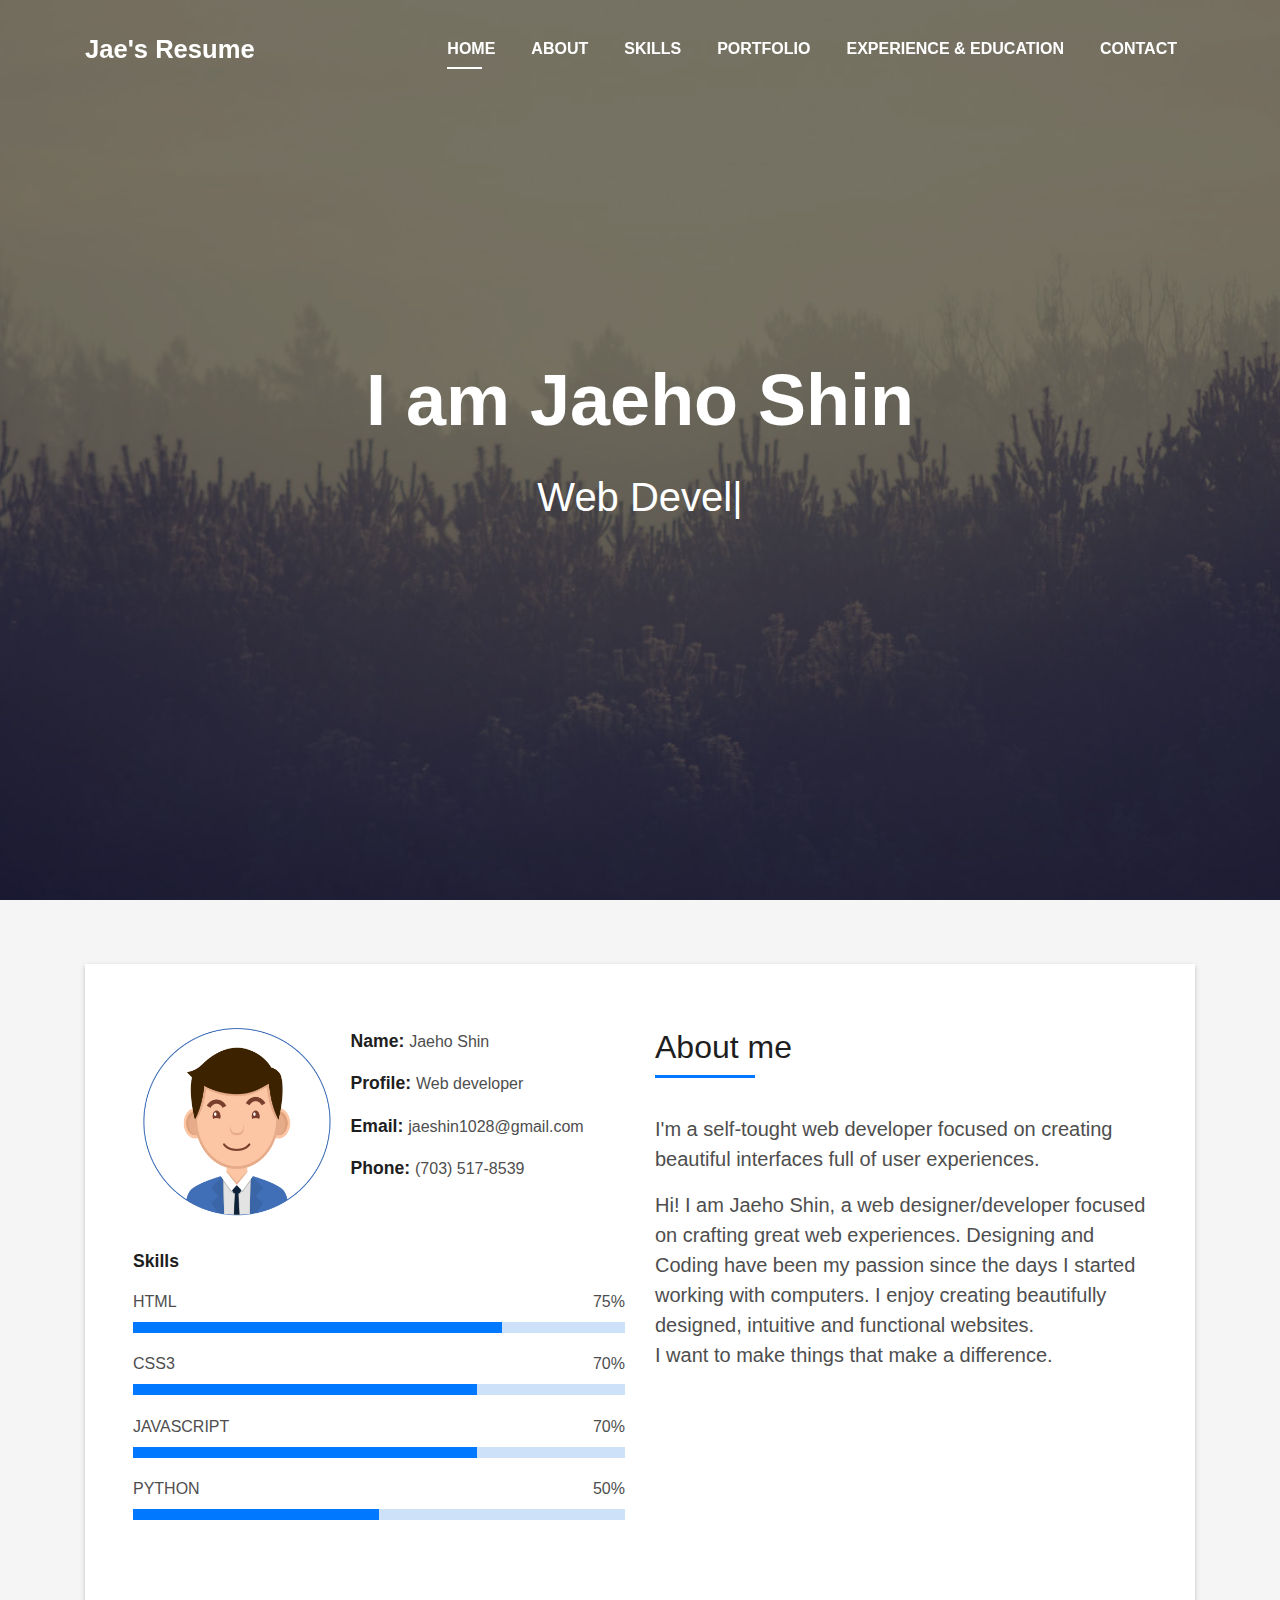
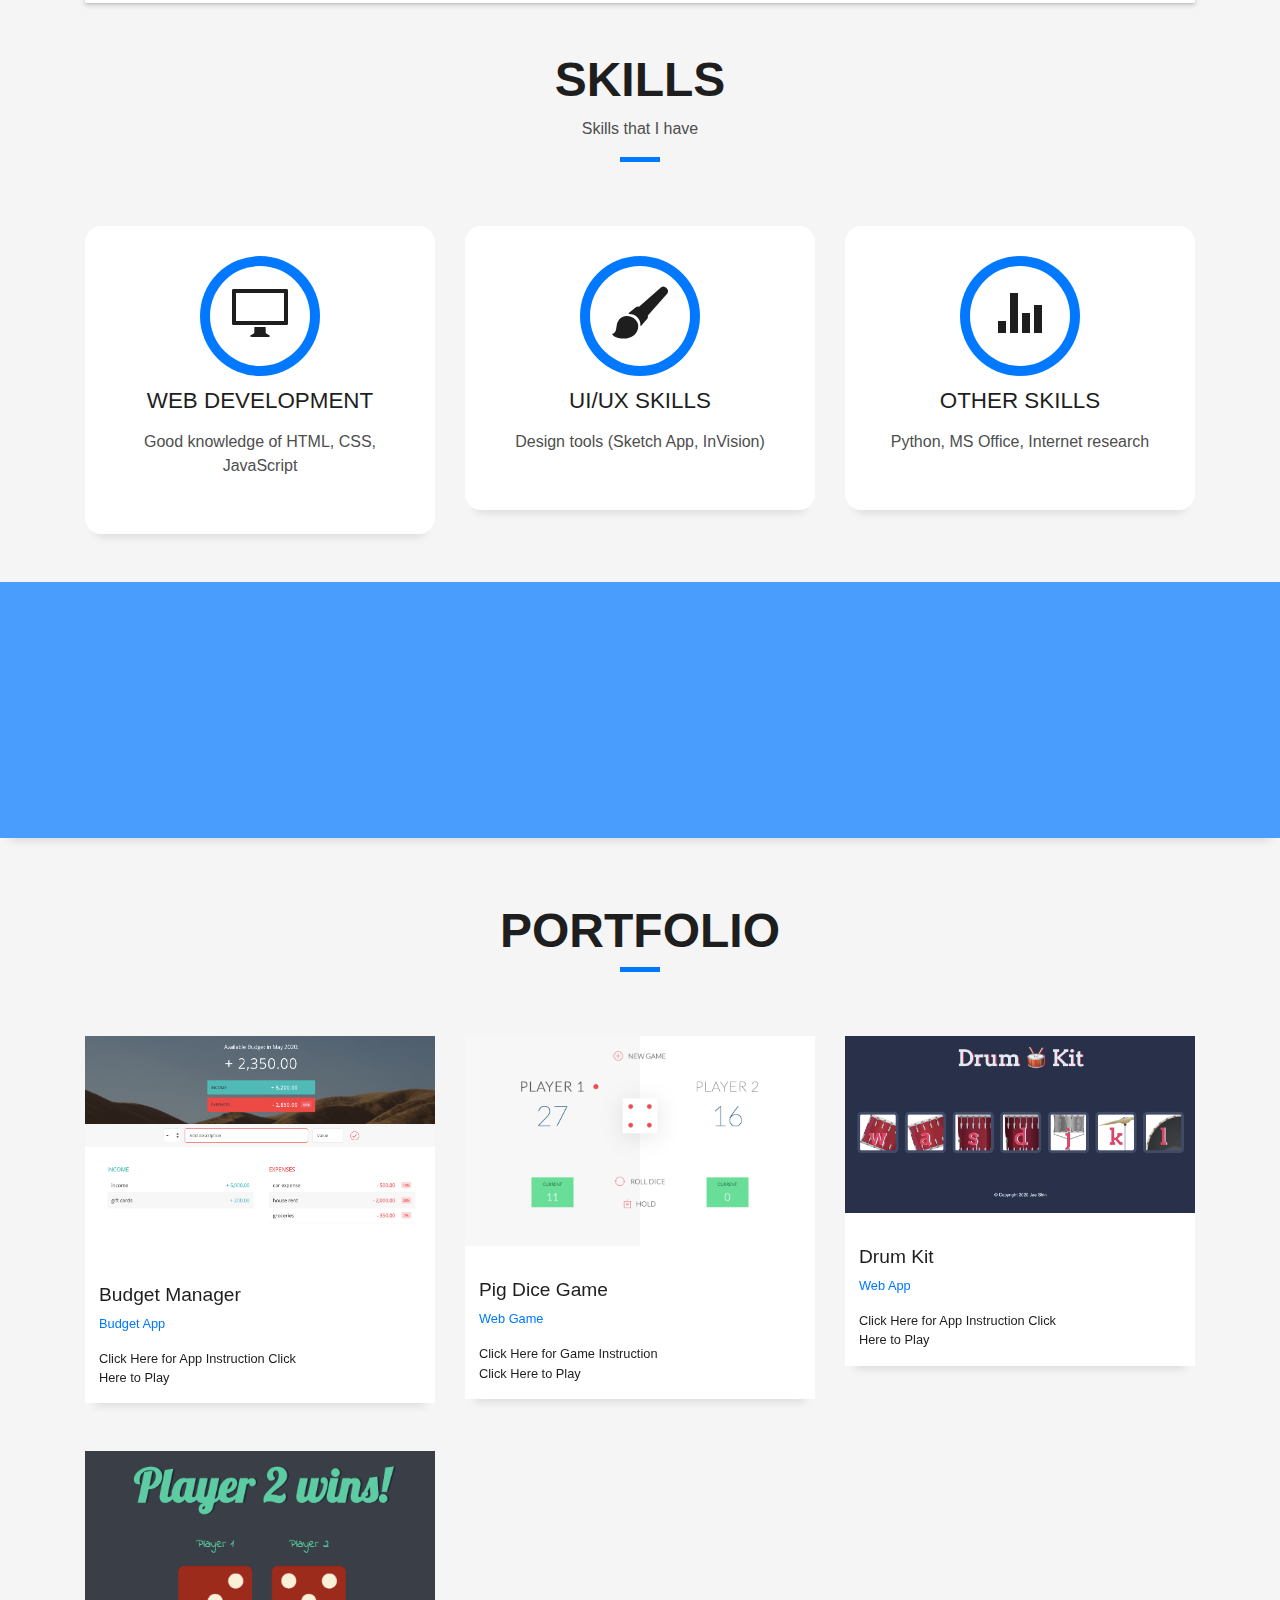
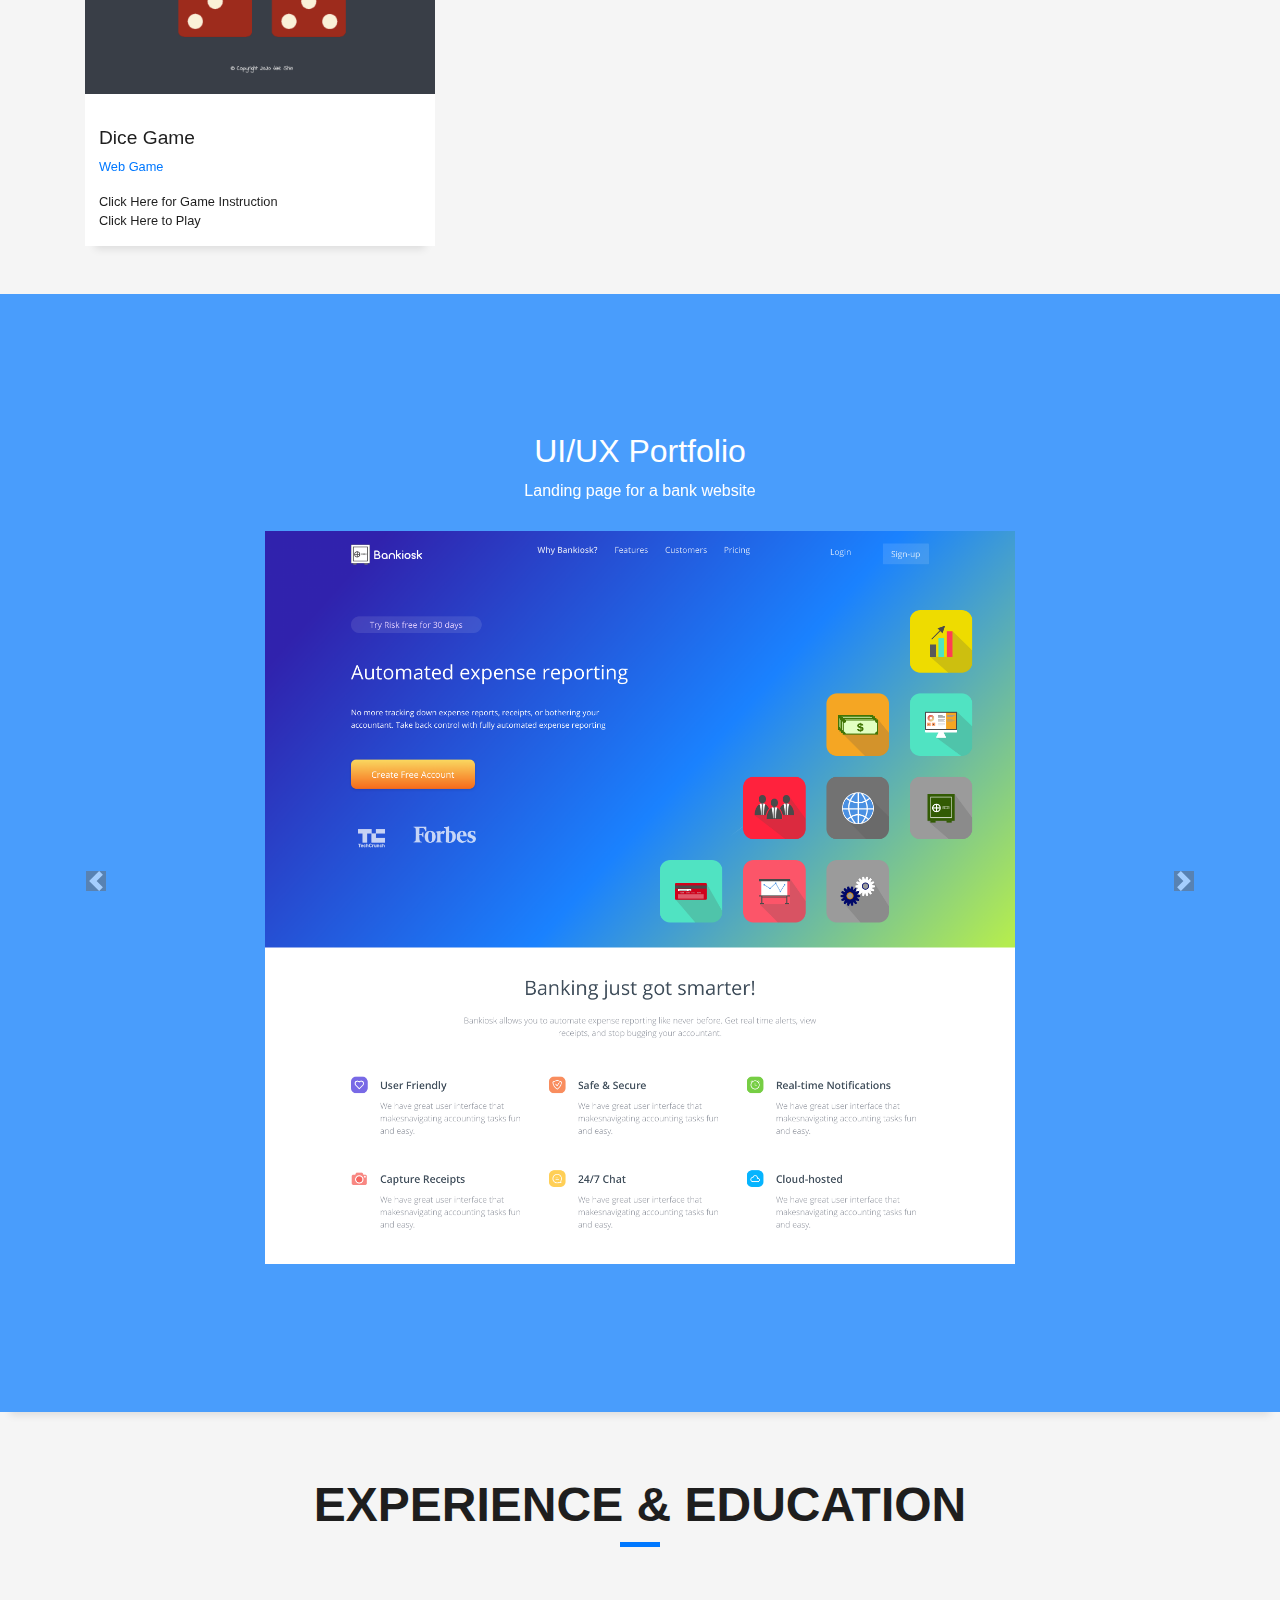
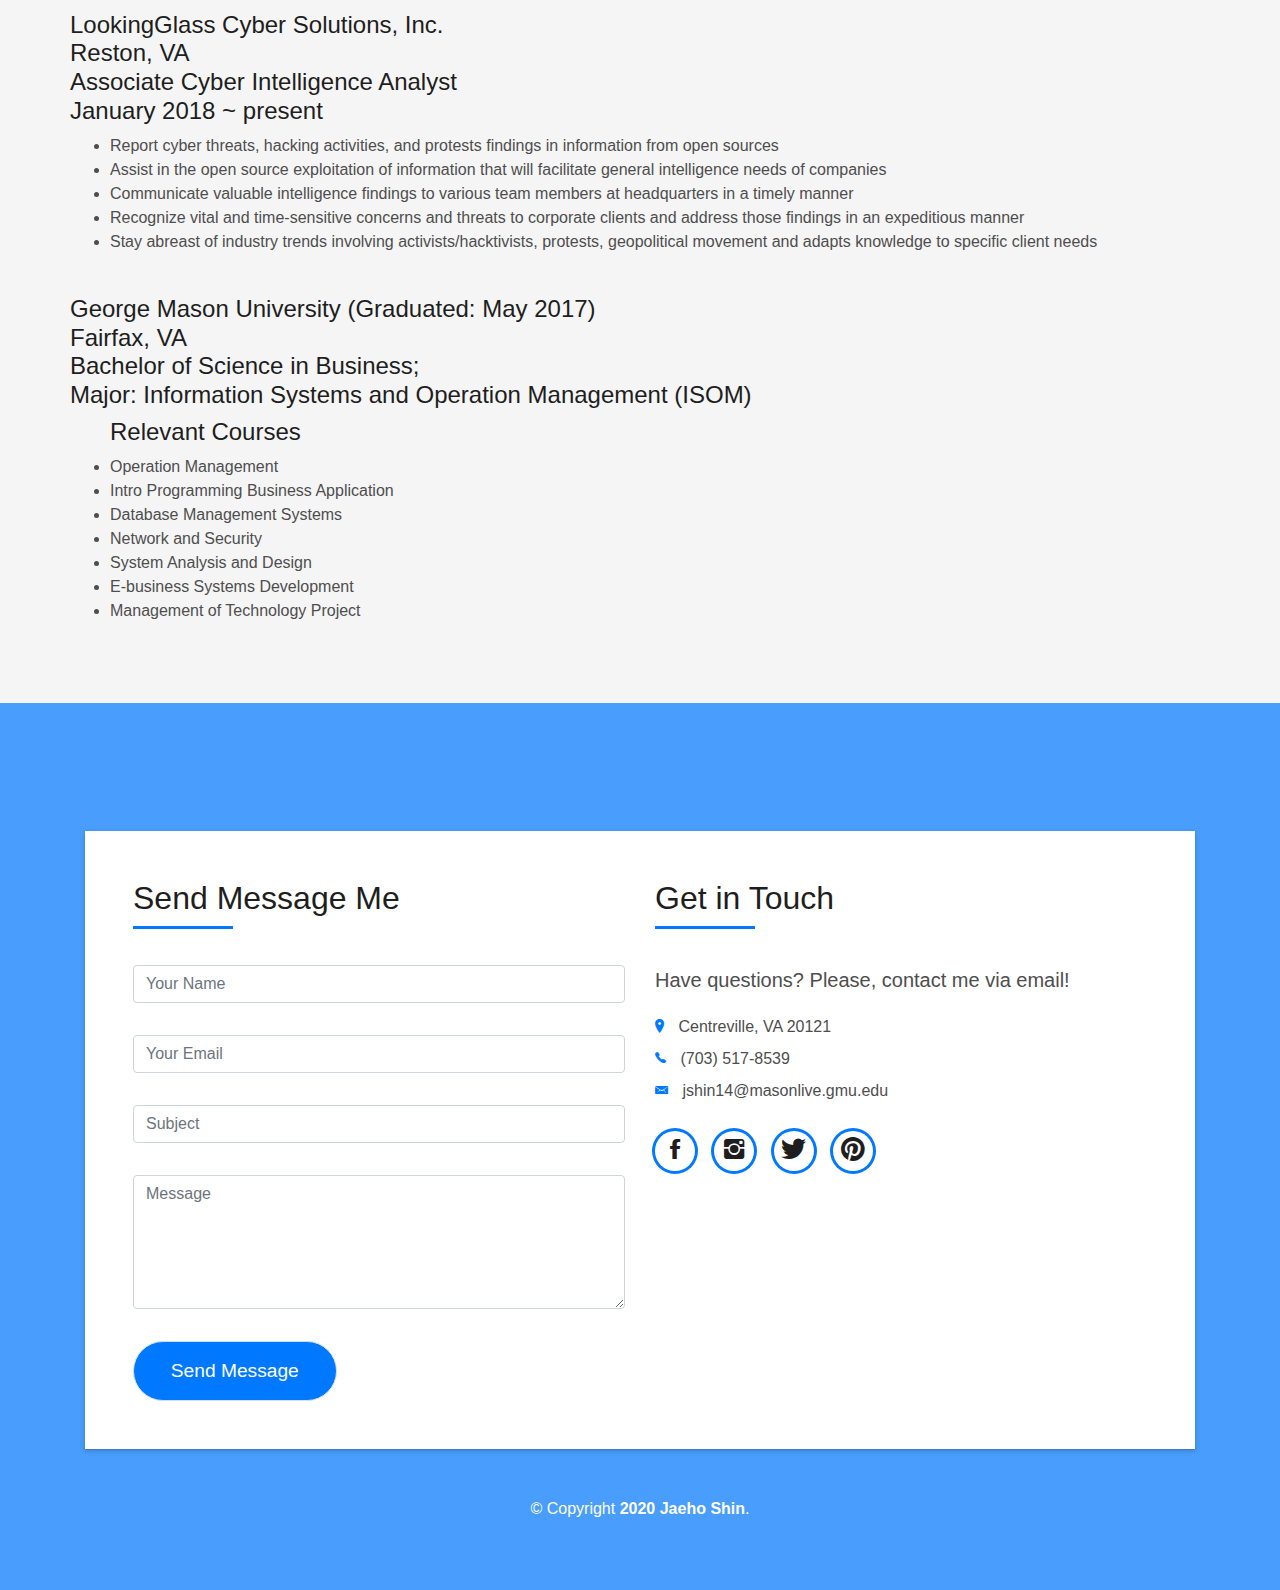
==== index.html @ 16263736 "Update index.html" ====
<!DOCTYPE html>
<html lang="en">
<head>
  <meta charset="utf-8">
  <title>Jae's Resume</title>
  <meta content="width=device-width, initial-scale=1.0" name="viewport">
  <meta content="" name="keywords">
  <meta content="" name="description">

  <!-- Favicons -->
  <link href="img/favicon.ico" rel="icon">
  <link href="img/apple-touch-icon.png" rel="apple-touch-icon">

  <!-- Bootstrap CSS File -->
  <link href="lib/bootstrap/css/bootstrap.min.css" rel="stylesheet">

  <!-- Libraries CSS Files -->
  <link href="lib/font-awesome/css/font-awesome.min.css" rel="stylesheet">
  <link href="lib/animate/animate.min.css" rel="stylesheet">
  <link href="lib/ionicons/css/ionicons.min.css" rel="stylesheet">
  <link href="lib/owlcarousel/assets/owl.carousel.min.css" rel="stylesheet">
  <link href="lib/lightbox/css/lightbox.min.css" rel="stylesheet">

  <!-- Main Stylesheet File -->
  <link href="css/style.css" rel="stylesheet">

</head>

<body id="page-top">

  <!--/ Nav Star /-->
  <nav class="navbar navbar-b navbar-trans navbar-expand-md fixed-top" id="mainNav">
    <div class="container">
      <a class="navbar-brand js-scroll" href="#page-top">Jae's Resume</a>
      <button class="navbar-toggler collapsed" type="button" data-toggle="collapse" data-target="#navbarDefault"
        aria-controls="navbarDefault" aria-expanded="false" aria-label="Toggle navigation">
        <span></span>
        <span></span>
        <span></span>
      </button>
      <div class="navbar-collapse collapse justify-content-end" id="navbarDefault">
        <ul class="navbar-nav">
          <li class="nav-item">
            <a class="nav-link js-scroll active" href="#home">Home</a>
          </li>
          <li class="nav-item">
            <a class="nav-link js-scroll" href="#about">About</a>
          </li>
          <li class="nav-item">
            <a class="nav-link js-scroll" href="#service">Skills</a>
          </li>
          <li class="nav-item">
            <a class="nav-link js-scroll" href="#work">Portfolio</a>
          </li>
          <li class="nav-item">
            <a class="nav-link js-scroll" href="#blog">Experience & Education</a>
          </li>
          <li class="nav-item">
            <a class="nav-link js-scroll" href="#contact">Contact</a>
          </li>
        </ul>
      </div>
    </div>
  </nav>
  <!--/ Nav End /-->

  <!--/ Intro Skew Star /-->
  <div id="home" class="intro route bg-image" style="background-image: url(img/overlay-bg.jpg)">
    <div class="overlay-itro"></div>
    <div class="intro-content display-table">
      <div class="table-cell">
        <div class="container">
          <!--<p class="display-6 color-d">Hello, world!</p>-->
          <h1 class="intro-title mb-4">I am Jaeho Shin</h1>
          <p class="intro-subtitle"><span class="text-slider-items">Web Developer,Web Designer,UI/UX Designer</span><strong class="text-slider"></strong></p>
          <!-- <p class="pt-3"><a class="btn btn-primary btn js-scroll px-4" href="#about" role="button">Learn More</a></p> -->
        </div>
      </div>
    </div>
  </div>
  <!--/ Intro Skew End /-->

  <section id="about" class="about-mf sect-pt4 route">
    <div class="container">
      <div class="row">
        <div class="col-sm-12">
          <div class="box-shadow-full">
            <div class="row">
              <div class="col-md-6">
                <div class="row">
                  <div class="col-sm-6 col-md-5">
                    <div class="about-img">
                      <img src="img/JAEHO_03.png" class="img-fluid rounded b-shadow-a" alt="">
                    </div>
                  </div>
                  <div class="col-sm-6 col-md-7">
                    <div class="about-info">
                      <p><span class="title-s">Name: </span> <span>Jaeho Shin</span></p>
                      <p><span class="title-s">Profile: </span> <span>Web developer</span></p>
                      <p><span class="title-s">Email: </span> <span>jaeshin1028@gmail.com</span></p>
                      <p><span class="title-s">Phone: </span> <span>(703) 517-8539</span></p>
                    </div>
                  </div>
                </div>
                <div class="skill-mf">
                  <p class="title-s">Skills</p>
                  <span>HTML</span> <span class="pull-right">75%</span>
                  <div class="progress">
                    <div class="progress-bar" role="progressbar" style="width: 75%;" aria-valuenow="75" aria-valuemin="0"
                      aria-valuemax="100"></div>
                  </div>
                  <span>CSS3</span> <span class="pull-right">70%</span>
                  <div class="progress">
                    <div class="progress-bar" role="progressbar" style="width: 70%" aria-valuenow="70" aria-valuemin="0"
                      aria-valuemax="100"></div>
                  </div>
                  <span>JAVASCRIPT</span> <span class="pull-right">70%</span>
                  <div class="progress">
                    <div class="progress-bar" role="progressbar" style="width: 70%" aria-valuenow="70" aria-valuemin="0"
                      aria-valuemax="100"></div>
                  </div>
                  <span>PYTHON</span> <span class="pull-right">50%</span>
                  <div class="progress">
                    <div class="progress-bar" role="progressbar" style="width: 50%" aria-valuenow="50" aria-valuemin="0"
                      aria-valuemax="100"></div>
                  </div>
                </div>
              </div>
              <div class="col-md-6">
                <div class="about-me pt-4 pt-md-0">
                  <div class="title-box-2">
                    <h5 class="title-left">
                      About me
                    </h5>
                  </div>
                  <p class="lead">
                    I'm a self-tought web developer focused on creating beautiful interfaces full of user experiences.
                  </p>
                  <p class="lead">
                    Hi! I am Jaeho Shin, a web designer/developer focused on crafting great web experiences. Designing and Coding have been my passion since the days I started working with computers. I enjoy creating beautifully designed, intuitive and functional websites.
                    <br>I want to make things that make a difference.
                  </p>
                </div>
              </div>
            </div>
          </div>
        </div>
      </div>
    </div>
  </section>

  <!--/ Section Services Star /-->
  <section id="service" class="services-mf route">
    <div class="container">
      <div class="row">
        <div class="col-sm-12">
          <div class="title-box text-center">
            <h3 class="title-a">
              Skills
            </h3>
            <p class="subtitle-a">
              Skills that I have
            </p>
            <div class="line-mf"></div>
          </div>
        </div>
      </div>
      <div class="row">
        <div class="col-md-4">
          <div class="service-box">
            <div class="service-ico">
              <span class="ico-circle"><i class="ion-monitor"></i></span>
            </div>
            <div class="service-content">
              <h2 class="s-title">Web Development</h2>
              <p class="s-description text-center">
                Good knowledge of HTML, CSS, JavaScript
              </p>
            </div>
          </div>
        </div>
        <div class="col-md-4">
          <div class="service-box">
            <div class="service-ico">
              <span class="ico-circle"><i class="ion-paintbrush"></i></span>
            </div>
            <div class="service-content">
              <h2 class="s-title">UI/UX Skills</h2>
              <p class="s-description text-center">
                Design tools (Sketch App, InVision)
              </p>
            </div>
          </div>
        </div>
        <div class="col-md-4">
          <div class="service-box">
            <div class="service-ico">
              <span class="ico-circle"><i class="ion-stats-bars"></i></span>
            </div>
            <div class="service-content">
              <h2 class="s-title">Other Skills</h2>
              <p class="s-description text-center">
                Python, MS Office, Internet research
              </p>
            </div>
          </div>
        </div>
      </div>
    </div>
  </section>
  <!--/ Section Services End /-->

  <div class="section-counter paralax-mf bg-image" style="background-image: url(img/counters-bg.jpg)">
    <div class="overlay-mf"></div>
    <div class="container">
      <div class="row">

      </div>
    </div>
  </div>

  <!--/ Section Portfolio Star /-->
  <section id="work" class="portfolio-mf sect-pt4 route">
    <div class="container">
      <div class="row">
        <div class="col-sm-12">
          <div class="title-box text-center">
            <h3 class="title-a">
              Portfolio
            </h3>
            <div class="line-mf"></div>
          </div>
        </div>
      </div>
      <div class="row">
        <div class="col-md-4">
          <div class="work-box">
            <a href="img/images/budget_manager.png" data-lightbox="gallery-mf">
              <div class="work-img">
                <img src="img/images/budget_manager.png" alt="" class="img-fluid">
              </div>
              <div class="work-content">
                <div class="row">
                  <div class="col-sm-8">
                    <h2 class="w-title">Budget Manager</h2>
                    <div class="w-more">
                      <p>
                        <span class="w-ctegory">Budget App</span>
                      </p>
                      <span class="w-instruction1">Click Here for App Instruction</span>
                      <span class="play-link"><a class="app-link" href="portfolio/budget_manager/index.html">Click Here to Play</a></span>
                    </div>
                  </div>

                </div>
              </div>
            </a>
          </div>
        </div>
        <div class="col-md-4">
          <div class="work-box">
            <a href="img/images/pig_game.png" data-lightbox="gallery-mf">
              <div class="work-img">
                <img src="img/images/pig_game.png" alt="" class="img-fluid">
              </div>
              <div class="work-content">
                <div class="row">
                  <div class="col-sm-8">
                    <h2 class="w-title">Pig Dice Game</h2>
                    <div class="w-more">
                      <p>
                        <span class="w-ctegory">Web Game</span>
                      </p>
                      <span class="w-instruction2">Click Here for Game Instruction</span>   <span class="play-link"><a class="app-link" href="portfolio/pig_game/index.html">Click Here to Play</a></span>
                    </div>
                  </div>

                </div>
              </div>
            </a>
          </div>
        </div>
        <div class="col-md-4">
          <div class="work-box">
            <a href="img/images/drum_kit.png" data-lightbox="gallery-mf">
              <div class="work-img">
                <img src="img/images/drum_kit.png" alt="" class="img-fluid">
              </div>
              <div class="work-content">
                <div class="row">
                  <div class="col-sm-8">
                    <h2 class="w-title">Drum Kit</h2>
                    <div class="w-more">
                      <p>
                      <span class="w-ctegory">Web App</span>
                      </p>
                      <span class="w-instruction3">Click Here for App Instruction</span>
                       <a class="app-link" href="portfolio/Drum_Kit/index.html">Click Here to Play</a></span>
                    </div>
                  </div>

                </div>
              </div>
            </a>
          </div>
        </div>
        <div class="col-md-4">
          <div class="work-box">
            <a href="img/images/dice_game.png" data-lightbox="gallery-mf">
              <div class="work-img">
                <img src="img/images/dice_game.png" alt="" class="img-fluid">
              </div>
              <div class="work-content">
                <div class="row">
                  <div class="col-sm-8">
                    <h2 class="w-title">Dice Game</h2>
                    <div class="w-more">
                      <p>
                      <span class="w-ctegory">Web Game</span>
                      </p>
                      <span class="w-instruction4">Click Here for Game Instruction</span>
                      <a class="app-link" href="portfolio/dice_game/dicee.html">Click Here to Play</a></span>
                    </div>
                  </div>

                </div>
              </div>
            </a>
          </div>
        </div>


      </div>
    </div>
  </section>
  <!--/ Section Portfolio End /-->

  <!--/ Section Testimonials Star /-->
  <div class="testimonials paralax-mf bg-image" style="background-image: url(img/overlay-bg.jpg)">
    <div class="overlay-mf"></div>

  <section id="testimonials">
    <h2 class="uiux-portfolio">UI/UX Portfolio</h2>
    <div id="testimonial-carousel" class="carousel slide" data-ride="false">
      <div class="carousel-inner">
        <div class="carousel-item active container-fluid">
          <h2 class="testimonial-text">Landing page for a bank website</h2>
          <img class="testimonial-image" src="img/images/landing page.png" alt="dog-profile">

        </div>
        <div class="carousel-item container-fluid">
          <h2 class="testimonial-text">Shopping App</h2>
          <img class="testimonial-image2" src="img/images/smartbuy home.png" alt="lady-profile">
          <img class="testimonial-image2" src="img/images/smartbuy search.png" alt="lady-profile">
          <img class="testimonial-image2" src="img/images/smartbuy mypage.png" alt="lady-profile">

        </div>

        <div class="carousel-item container-fluid">
          <h2 class="testimonial-text">Cryptocurrency App</h2>
          <img class="testimonial-image2" src="img/images/coineat-mainpage.png" alt="lady-profile">
          <img class="testimonial-image2" src="img/images/coineat-trade.png" alt="lady-profile">
          <img class="testimonial-image2" src="img/images/coineat-accounts.png" alt="lady-profile">

        </div>

      </div>
      <a class="carousel-control-prev" href="#testimonial-carousel" role="button" data-slide="prev">
        <span class="carousel-control-prev-icon"></span>

      </a>
      <a class="carousel-control-next" href="#testimonial-carousel" role="button" data-slide="next">
        <span class="carousel-control-next-icon"></span>

      </a>
    </div>

  </section>
  </div>

  <!--/ Section Blog Star /-->
  <section id="blog" class="blog-mf sect-pt4 route">
    <div class="container">
      <div class="row">
        <div class="col-sm-12">
          <div class="title-box text-center">
            <h3 class="title-a">
              Experience & Education
            </h3>

            <div class="line-mf"></div>
          </div>
        </div>
      </div>
      <div class="row">
        <p>
          <h4 class="company-name">LookingGlass Cyber Solutions, Inc.<br>
          Reston, VA<br>
          Associate Cyber Intelligence Analyst<br>
          January 2018 ~ present</h4>
        <ul class="feature-list">
          <li>Report cyber threats, hacking activities, and protests findings in information from open sources</li>
          <li>Assist in the open source exploitation of information that will facilitate general intelligence needs of companies</li>
          <li>Communicate valuable intelligence findings to various team members at headquarters in a timely manner</li>
          <li>Recognize vital and time-sensitive concerns and threats to corporate clients and address those findings in an expeditious manner</li>
          <li>Stay abreast of industry trends involving activists/hacktivists, protests, geopolitical movement and adapts knowledge to specific client needs</li>
        </ul>
        </p>

        <p>
        <h4 class="school-name">George Mason University (Graduated: May 2017)<br>
          Fairfax, VA<br>
          Bachelor of Science in Business;<br>
          Major: Information Systems and Operation Management (ISOM)</h4>
        </p>

        <p class="courses">
        <ul class="feature-list">
          <h4>Relevant Courses</h4>
          <li>Operation Management</li>
          <li>Intro Programming Business Application</li>
          <li>Database Management Systems</li>
          <li>Network and Security</li>
          <li>System Analysis and Design</li>
          <li>E-business Systems Development</li>
          <li>Management of Technology Project</li>
        </ul>
      </p>
      </div>
    </div>
  </section>

  <!--/ Section Contact-Footer Star /-->
  <section class="paralax-mf footer-paralax bg-image sect-mt4 route" style="background-image: url(img/overlay-bg.jpg)">
    <div class="overlay-mf"></div>
    <div class="container">
      <div class="row">
        <div class="col-sm-12">
          <div class="contact-mf">
            <div id="contact" class="box-shadow-full">
              <div class="row">
                <div class="col-md-6">
                  <div class="title-box-2">
                    <h5 class="title-left">
                      Send Message Me
                    </h5>
                  </div>
                  <div>
                      <form action="mailto:skyhappys@hotmail.com" method="post" role="form" class="contactForm">
                      <div id="sendmessage">Your message has been sent. Thank you!</div>
                      <div id="errormessage"></div>
                      <div class="row">
                        <div class="col-md-12 mb-3">
                          <div class="form-group">
                            <input type="text" name="name" class="form-control" id="name" placeholder="Your Name" data-rule="minlen:4" data-msg="Please enter at least 4 chars" />
                            <div class="validation"></div>
                          </div>
                        </div>
                        <div class="col-md-12 mb-3">
                          <div class="form-group">
                            <input type="email" class="form-control" name="email" id="email" placeholder="Your Email" data-rule="email" data-msg="Please enter a valid email" />
                            <div class="validation"></div>
                          </div>
                        </div>
                        <div class="col-md-12 mb-3">
                            <div class="form-group">
                              <input type="text" class="form-control" name="subject" id="subject" placeholder="Subject" data-rule="minlen:4" data-msg="Please enter at least 8 chars of subject" />
                              <div class="validation"></div>
                            </div>
                        </div>
                        <div class="col-md-12 mb-3">
                          <div class="form-group">
                            <textarea class="form-control" name="message" rows="5" data-rule="required" data-msg="Please write something for me" placeholder="Message"></textarea>
                            <div class="validation"></div>
                          </div>
                        </div>
                        <div class="col-md-12">
                          <button type="submit" class="button button-a button-big button-rouded">Send Message</button>
                        </div>
                      </div>
                    </form>
                  </div>
                </div>
                <div class="col-md-6">
                  <div class="title-box-2 pt-4 pt-md-0">
                    <h5 class="title-left">
                      Get in Touch
                    </h5>
                  </div>
                  <div class="more-info">
                    <p class="lead">
                      Have questions?
                      Please, contact me via email!
                    </p>
                    <ul class="list-ico">
                      <li><span class="ion-ios-location"></span> Centreville, VA 20121</li>
                      <li><span class="ion-ios-telephone"></span> (703) 517-8539</li>
                      <li><span class="ion-email"></span> jshin14@masonlive.gmu.edu</li>
                    </ul>
                  </div>
                  <div class="socials">
                    <ul>
                      <li><a href=""><span class="ico-circle"><i class="ion-social-facebook"></i></span></a></li>
                      <li><a href=""><span class="ico-circle"><i class="ion-social-instagram"></i></span></a></li>
                      <li><a href=""><span class="ico-circle"><i class="ion-social-twitter"></i></span></a></li>
                      <li><a href=""><span class="ico-circle"><i class="ion-social-pinterest"></i></span></a></li>
                    </ul>
                  </div>
                </div>
              </div>
            </div>
          </div>
        </div>
      </div>
    </div>
    <footer>
      <div class="container">
        <div class="row">
          <div class="col-sm-12">
            <div class="copyright-box">
              <p class="copyright">&copy; Copyright <strong>2020 Jaeho Shin</strong>.</p>
              <div class="credits">
              </div>
            </div>
          </div>
        </div>
      </div>
    </footer>
  </section>
  <!--/ Section Contact-footer End /-->

  <a href="#" class="back-to-top"><i class="fa fa-chevron-up"></i></a>
  <div id="preloader"></div>

  <!-- JavaScript Libraries -->
  <script src="lib/jquery/jquery.min.js"></script>
  <script src="lib/jquery/jquery-migrate.min.js"></script>
  <script src="lib/popper/popper.min.js"></script>
  <script src="lib/bootstrap/js/bootstrap.min.js"></script>
  <script src="lib/easing/easing.min.js"></script>
  <script src="lib/counterup/jquery.waypoints.min.js"></script>
  <script src="lib/counterup/jquery.counterup.js"></script>
  <script src="lib/owlcarousel/owl.carousel.min.js"></script>
  <script src="lib/lightbox/js/lightbox.min.js"></script>
  <script src="lib/typed/typed.min.js"></script>
  <!-- Contact Form JavaScript File -->
  <script src="contactform/contactform.js"></script>

  <!-- Template Main Javascript File -->
  <script src="js/main.js"></script>

</body>
</html>
---- css/style.css ----
/*
  Theme Name: DevFolio
  Theme URL: https://bootstrapmade.com/devfolio-bootstrap-portfolio-html-template/
  Author: BootstrapMade.com
  License: https://bootstrapmade.com/license/
*/

/*======================================
//--//-->   STYLES GENERALES
======================================*/

body {
  background-color: #f5f5f5;
  color: #4e4e4e;
}

h1,
h2,
h3,
h4,
h5,
h6 {
  color: #1e1e1e;
}

a {
  color: #1e1e1e;
  transition: all 0.5s ease-in-out;
}

a:hover {
  color: #0078ff;
  text-decoration: none;
  transition: all 0.5s ease-in-out;
}

.p-r {
  position: relative;
}

.color-a {
  color: #0078ff;
}

.color-d {
  color: #f5f5f5;
}

.color-text-a {
  color: #4e4e4e;
}

.box-shadow,
.paralax-mf,
.service-box,
.work-box,
.card-blog {
  box-shadow: 0 13px 8px -10px rgba(0, 0, 0, 0.1);
}

.box-shadow-a,
.button:hover {
  box-shadow: 0 0 0 4px #cde1f8;
}

.display-5 {
  font-size: 2.5rem;
  font-weight: 300;
  line-height: 1.1;
}

.display-6 {
  font-size: 2rem;
  font-weight: 300;
  line-height: 1.1;
}

.avatar {
  width: 32px;
  height: 32px;
  margin-right: 4px;
  overflow: hidden;
}

.bg-image {
  background-repeat: no-repeat;
  background-attachment: fixed;
  background-size: cover;
  background-position: center center;
}

.overlay-mf {
  background-color: #0078ff;
}

.overlay-mf {
  position: absolute;
  top: 0;
  left: 0px;
  padding: 0;
  height: 100%;
  width: 100%;
  opacity: .7;
}

.paralax-mf {
  position: relative;
  padding: 8rem 0;
}

.display-table {
  width: 100%;
  height: 100%;
  display: table;
}

.table-cell {
  display: table-cell;
  vertical-align: middle;
}

/*--/ Sections /--*/

.sect-4 {
  padding: 4rem 0;
}

.sect-pt4 {
  padding-top: 4rem;
}

.sect-mt4 {
  margin-top: 4rem;
}

/*--/ Title s /--*/

.title-s {
  font-weight: 600;
  color: #1e1e1e;
  font-size: 1.1rem;
}

/*--/ Title A /--*/

.title-box {
  margin-bottom: 4rem;
}

.title-a {
  font-size: 3rem;
  font-weight: bold;
  text-transform: uppercase;
}

.subtitle-a {
  color: #4e4e4e;
}

.line-mf {
  width: 40px;
  height: 5px;
  background-color: #0078ff;
  margin: 0 auto;
}

/*--/ Title Left /--*/

.title-box-2 {
  margin-bottom: 3rem;
}

.title-left {
  font-size: 2rem;
  position: relative;
}

.title-left:before {
  content: '';
  position: absolute;
  height: 3px;
  background-color: #0078ff;
  width: 100px;
  bottom: -12px;
}

/*------/ Box /------*/

.box-pl2 {
  padding-left: 2rem;
}

.box-shadow-full {
  padding: 3rem 1.25rem;
  position: relative;
  background-color: #fff;
  margin-bottom: 3rem;
  z-index: 2;
  box-shadow: 0 1px 1px 0 rgba(0, 0, 0, 0.06), 0 2px 5px 0 rgba(0, 0, 0, 0.2);
}

/*------/ Socials /------*/

.socials {
  padding: 1.5rem 0;
}

.socials ul li {
  display: inline-block;
}

.socials .ico-circle {
  height: 40px;
  width: 40px;
  font-size: 1.7rem;
  border-radius: 50%;
  line-height: 1.4;
  margin: 0 15px 0 0;
  box-shadow: 0 0 0 3px #0078ff;
  transition: all 500ms ease;
}

.socials .ico-circle:hover {
  background-color: #0078ff;
  color: #fff;
  box-shadow: 0 0 0 3px #cde1f8;
  transition: all 500ms ease;
}

/*------/ Ul resect /------*/

.ul-resect,
.socials ul,
.list-ico,
.blog-wrapper .post-meta ul,
.box-comments .list-comments,
.widget-sidebar .list-sidebar,
.widget-tags ul {
  list-style: none;
  padding-left: 0;
  margin-bottom: 0;
}

.list-ico {
  line-height: 2;
}

.list-ico span {
  color: #0078ff;
  margin-right: 10px;
}

/*------/ Ico Circle /------*/

.ico-circle {
  height: 100px;
  width: 100px;
  font-size: 2rem;
  border-radius: 50%;
  line-height: 1.55;
  margin: 0 auto;
  text-align: center;
  box-shadow: 0 0 0 10px #0078ff;
  display: block;
}

/*------/ Owl Carousel /------*/

.rounded-square {
  width: 50px;
  height: 50px;
  position: relative;
}

.owl-theme .owl-dots {
  text-align: center;
  margin-top: 18px;
}

.owl-theme .owl-dots .owl-dot {
  display: inline-block;
}

.owl-theme .owl-dots .owl-dot span {
  width: 18px;
  height: 7px;
  margin: 5px 5px;
  background: #cde1f8;
  border: 0px solid #cde1f8;
  display: block;
  transition: all 0.6s ease-in-out;
  cursor: pointer;
}

.owl-theme .owl-dots .owl-dot:hover span {
  background-color: #cde1f8;
}

.owl-theme .owl-dots .owl-dot.active span {
  background-color: #1B1B1B;
  width: 25px;
}

/*--/ Scrolltop s /--*/

.scrolltop-mf {
  position: relative;
  display: none;
}

.scrolltop-mf span {
  z-index: 999;
  position: fixed;
  width: 42px;
  height: 42px;
  background-color: #0078ff;
  opacity: .7;
  font-size: 1.6rem;
  line-height: 1.5;
  text-align: center;
  color: #fff;
  top: auto;
  left: auto;
  right: 30px;
  bottom: 50px;
  cursor: pointer;
  border-radius: 50%;
}

/* Back to top button */

.back-to-top {
  position: fixed;
  display: none;
  background: #0078ff;
  color: #fff;
  width: 44px;
  height: 44px;
  text-align: center;
  line-height: 1;
  font-size: 16px;
  border-radius: 50%;
  right: 15px;
  bottom: 15px;
  transition: background 0.5s;
  z-index: 11;
}

.back-to-top i {
  padding-top: 12px;
  color: #fff;
}

/* Prelaoder */

#preloader {
  position: fixed;
  top: 0;
  left: 0;
  right: 0;
  bottom: 0;
  z-index: 9999;
  overflow: hidden;
  background: #fff;
}

#preloader:before {
  content: "";
  position: fixed;
  top: calc(50% - 30px);
  left: calc(50% - 30px);
  border: 6px solid #f2f2f2;
  border-top: 6px solid #0078ff;
  border-radius: 50%;
  width: 60px;
  height: 60px;
  -webkit-animation: animate-preloader 1s linear infinite;
  animation: animate-preloader 1s linear infinite;
}

@-webkit-keyframes animate-preloader {
  0% {
    -webkit-transform: rotate(0deg);
    transform: rotate(0deg);
  }

  100% {
    -webkit-transform: rotate(360deg);
    transform: rotate(360deg);
  }
}

@keyframes animate-preloader {
  0% {
    -webkit-transform: rotate(0deg);
    transform: rotate(0deg);
  }

  100% {
    -webkit-transform: rotate(360deg);
    transform: rotate(360deg);
  }
}

/*======================================
//--//-->   NAVBAR
======================================*/

.navbar-b {
  transition: all .5s ease-in-out;
  background-color: transparent;
  padding-top: 1.563rem;
  padding-bottom: 1.563rem;
}

.navbar-b.navbar-reduce {
  box-shadow: 0px 6px 9px 0px rgba(0, 0, 0, 0.06);
}

.navbar-b.navbar-trans .nav-item,
.navbar-b.navbar-reduce .nav-item {
  position: relative;
  padding-right: 10px;
  padding-left: 0;
}

.navbar-b.navbar-trans .nav-link,
.navbar-b.navbar-reduce .nav-link {
  color: #fff;
  text-transform: uppercase;
  font-weight: 600;
}

.navbar-b.navbar-trans .nav-link:before,
.navbar-b.navbar-reduce .nav-link:before {
  content: '';
  position: absolute;
  margin-left: 0px;
  width: 0%;
  bottom: 0;
  left: 0;
  height: 2px;
  transition: all 500ms ease;
}

.navbar-b.navbar-trans .nav-link:hover,
.navbar-b.navbar-reduce .nav-link:hover {
  color: #1B1B1B;
}

.navbar-b.navbar-trans .nav-link:hover:before,
.navbar-b.navbar-reduce .nav-link:hover:before {
  width: 35px;
}

.navbar-b.navbar-trans .show > .nav-link:before,
.navbar-b.navbar-trans .active > .nav-link:before,
.navbar-b.navbar-trans .nav-link.show:before,
.navbar-b.navbar-trans .nav-link.active:before,
.navbar-b.navbar-reduce .show > .nav-link:before,
.navbar-b.navbar-reduce .active > .nav-link:before,
.navbar-b.navbar-reduce .nav-link.show:before,
.navbar-b.navbar-reduce .nav-link.active:before {
  width: 35px;
}

.navbar-b.navbar-trans .nav-link:before {
  background-color: #fff;
}

.navbar-b.navbar-trans .nav-link:hover {
  color: #fff;
}

.navbar-b.navbar-trans .show > .nav-link,
.navbar-b.navbar-trans .active > .nav-link,
.navbar-b.navbar-trans .nav-link.show,
.navbar-b.navbar-trans .nav-link.active {
  color: #fff;
}

.navbar-b.navbar-reduce {
  transition: all .5s ease-in-out;
  background-color: #fff;
  padding-top: 15px;
  padding-bottom: 15px;
}

.navbar-b.navbar-reduce .nav-link {
  color: #0078ff;
}

.navbar-b.navbar-reduce .nav-link:before {
  background-color: #0078ff;
}

.navbar-b.navbar-reduce .nav-link:hover {
  color: #0078ff;
}

.navbar-b.navbar-reduce .show > .nav-link,
.navbar-b.navbar-reduce .active > .nav-link,
.navbar-b.navbar-reduce .nav-link.show,
.navbar-b.navbar-reduce .nav-link.active {
  color: #0078ff;
}

.navbar-b.navbar-reduce .navbar-brand {
  color: #0078ff;
}

.navbar-b.navbar-reduce .navbar-toggler span {
  background-color: #1B1B1B;
}

.navbar-b .navbar-brand {
  color: #fff;
  font-size: 1.6rem;
  font-weight: 600;
}

.navbar-b .navbar-nav .dropdown-item.show .dropdown-menu,
.navbar-b .dropdown.show .dropdown-menu,
.navbar-b .dropdown-btn.show .dropdown-menu {
  -webkit-transform: translate3d(0px, 0px, 0px);
  transform: translate3d(0px, 0px, 0px);
  visibility: visible !important;
}

.navbar-b .dropdown-menu {
  margin: 1.12rem 0 0;
  border-radius: 0;
}

.navbar-b .dropdown-menu .dropdown-item {
  padding: .7rem 1.7rem;
  transition: all 500ms ease;
}

.navbar-b .dropdown-menu .dropdown-item:hover {
  background-color: #0078ff;
  color: #fff;
  transition: all 500ms ease;
}

.navbar-b .dropdown-menu .dropdown-item.active {
  background-color: #0078ff;
}

/*--/ Hamburger Navbar /--*/

.navbar-toggler {
  position: relative;
}

.navbar-toggler:focus,
.navbar-toggler:active {
  outline: 0;
}

.navbar-toggler span {
  display: block;
  background-color: #fff;
  height: 3px;
  width: 25px;
  margin-top: 4px;
  margin-bottom: 4px;
  -webkit-transform: rotate(0deg);
  transform: rotate(0deg);
  left: 0;
  opacity: 1;
}

.navbar-toggler span:nth-child(1),
.navbar-toggler span:nth-child(3) {
  transition: -webkit-transform .35s ease-in-out;
  transition: transform .35s ease-in-out;
  transition: transform .35s ease-in-out, -webkit-transform .35s ease-in-out;
}

.navbar-toggler:not(.collapsed) span:nth-child(1) {
  position: absolute;
  left: 12px;
  top: 10px;
  -webkit-transform: rotate(135deg);
  transform: rotate(135deg);
  opacity: 0.9;
}

.navbar-toggler:not(.collapsed) span:nth-child(2) {
  height: 12px;
  visibility: hidden;
  background-color: transparent;
}

.navbar-toggler:not(.collapsed) span:nth-child(3) {
  position: absolute;
  left: 12px;
  top: 10px;
  -webkit-transform: rotate(-135deg);
  transform: rotate(-135deg);
  opacity: 0.9;
}

/*======================================
//--//-->   INTRO
======================================*/

.intro {
  height: 100vh;
  position: relative;
  color: #fff;
}

.intro .intro-content {
  text-align: center;
  position: absolute;
}

.intro .overlay-itro {
  background-color: rgba(0, 0, 0, 0.6);
  position: absolute;
  top: 0;
  left: 0px;
  padding: 0;
  height: 100%;
  width: 100%;
  opacity: .9;
}

.intro .intro-title {
  color: #fff;
  font-weight: 600;
  font-size: 3rem;
}

.intro .intro-subtitle {
  font-size: 1.5rem;
  font-weight: 300;
}

.intro .text-slider-items {
  display: none;
}

.intro-single {
  height: 350px;
}

.intro-single .intro-content {
  margin-top: 30px;
}

.intro-single .intro-title {
  text-transform: uppercase;
  font-size: 3rem;
}

.intro-single .breadcrumb {
  background-color: transparent;
  color: #0078ff;
}

.intro-single .breadcrumb .breadcrumb-item:before {
  color: #cde1f8;
}

.intro-single .breadcrumb .breadcrumb-item.active {
  color: #cde1f8;
}

.intro-single .breadcrumb a {
  color: #fff;
}

/*======================================
//--//-->   ABOUT
======================================*/

.about-mf .box-shadow-full {
  padding-top: 4rem;
  padding-bottom: 4rem;
}

.about-mf .about-img {
  margin-bottom: 2rem;
}

.about-mf .about-img img {
  margin-left: 10px;
}

.skill-mf span {
  color: #4e4e4e;
}

.skill-mf .progress {
  background-color: #cde1f8;
  margin: .5rem 0 1.2rem 0;
  border-radius: 0;
  height: .7rem;
}

.skill-mf .progress .progress-bar {
  height: .7rem;
  background-color: #0078ff;
}

/*======================================
//--//-->   SERVICES
======================================*/

.service-box {
  background-color: #fff;
  padding: 2.5rem 1.3rem;
  border-radius: 1rem;
  margin-bottom: 3rem;
}

.service-box:hover .ico-circle {
  transition: all 500ms ease;
  color: #fff;
  background-color: #0078ff;
  box-shadow: 0 0 0 10px #cde1f8;
}

.service-box .service-ico {
  margin-bottom: 1rem;
  color: #1e1e1e;
}

.service-box .ico-circle {
  transition: all 500ms ease;
  font-size: 4rem;
}

.service-box .s-title {
  font-size: 1.4rem;
  text-transform: uppercase;
  text-align: center;
  padding: .4rem 0;
}

.service-box .s-description {
  color: #4e4e4e;
}

/*======================================
//--//-->   COUNTER
======================================*/

.counter-box {
  color: #fff;
  text-align: center;
}

.counter-ico {
  margin-bottom: 1rem;
}

.counter-ico .ico-circle {
  height: 60px;
  width: 60px;
  line-height: 1.8;
  box-shadow: 0 0 0 10px #cde1f8;
}

.counter-num .counter {
  font-size: 2rem;
  margin-bottom: 0;
}

/*======================================
//--//-->   PORTFOLIO
======================================*/

.work-box {
  margin-bottom: 3rem;
  -webkit-backface-visibility: hidden;
  backface-visibility: hidden;
  background-color: #fff;

}

.work-box:hover img {
  -webkit-transform: scale(1.3);
  transform: scale(1.3);
}

.work-img {
  display: block;
  overflow: hidden;
}

.work-img img {
  transition: all 1s;
}

.work-content {
  padding: 2rem 3% 1rem 4%;
}

.work-content .w-more {
  color: #4e4e4e;
  font-size: .8rem;
}

.work-content .w-more .w-ctegory {
  color: #0078ff;
}



.w-title {
  font-size: 1.2rem;
}

/*======================================
//--//-->   TESTIMONIALS
======================================*/

.testimonials .owl-carousel .owl-item img {
  width: auto;
}

.testimonial-box {
  color: #fff;
  text-align: center;
}

.testimonial-box .author-test {
  margin-top: 1rem;
}

.testimonial-box .author-test img {
  margin: 0 auto;
}

.testimonial-box .author {
  color: #fff;
  text-transform: uppercase;
  font-weight: 600;
  margin: 1rem 0;
  display: block;
  font-size: 1.4rem;
}

.testimonial-box .comit {
  font-size: 2rem;
  color: #0078ff;
  background-color: #fff;
  width: 52px;
  height: 52px;
  display: block;
  margin: 0 auto;
  border-radius: 50%;
  line-height: 1.6;
}

/* Testimonial Section */
#testimonials {

  text-align: center;
}

.uiux-portfolio {
  color: #fff;
  padding-top: 10px;
  position: relative;
}

.testimonial-text {
  color: #fff;
  font-size: 1rem;
  line-height: 1.5;
}

.testimonial-image {
  width: 60%;
  margin: 20px;
}

.carousel-control-prev-icon {
  color: #696969;
  background-color: #696969;
}

.carousel-control-next-icon {
  color: #696969;
  background-color: #696969;
}

.testimonial-image2 {
  width: 20%;
  margin: 20px;
}


#press {
  background-color: #ef8172;
  padding-bottom: 3%;
}

.press-logo {
  width: 15%;
  margin: 20px 20px 50px;
}


/*======================================
//--//-->   BLOG
======================================*/

.card-blog .card-body {
  position: relative;
}

.card-blog .card-category-box {
  position: absolute;
  text-align: center;
  top: -16px;
  left: 15px;
  right: 15px;
  line-height: 25px;
  overflow: hidden;
}

.card-blog .card-category {
  display: inline-block;
  color: #fff;
  padding: 0 15px 5px;
  overflow: hidden;
  background-color: #0078ff;
  border-radius: 4px;
}

.card-blog .card-category .category {
  color: #fff;
  display: inline-block;
  text-transform: uppercase;
  font-size: .7rem;
  letter-spacing: .1px;
  margin-bottom: 0;
}

.card-blog .card-title {
  font-size: 1.3rem;
  margin-top: .6rem;
}

.card-blog .card-description {
  color: #4e4e4e;
}

.card-blog .post-author {
  display: inline-block;
}

.card-blog .post-date {
  color: #4e4e4e;
  display: inline-block;
  float: right;
}

/*======================================
//--//-->   BLOG-SINGLE
======================================*/

.post-box,
.form-comments,
.box-comments,
.widget-sidebar {
  padding: 2rem;
  background-color: #fff;
  margin-bottom: 3rem;
}

.blog-wrapper .article-title {
  font-size: 1.5rem;
}

.blog-wrapper .post-meta {
  margin: 1rem 0;
}

.blog-wrapper .post-meta ul {
  border-left: 4px solid #0078ff;
  margin-top: 1rem;
}

.blog-wrapper .post-meta ul li {
  display: inline-block;
  margin-left: 15px;
}

.blog-wrapper .post-meta ul a {
  color: #0078ff;
}

.blog-wrapper .post-meta ul span {
  color: #1e1e1e;
}

.blog-wrapper .blockquote {
  border-left: 4px solid #0078ff;
  padding: 18px;
  font-style: italic;
}

.courses {
  padding-right:100px;
  padding-left: 100px;
}

.school-name {
  padding-top: 25px;
}

/*------/ Comments /------*/

.box-comments .list-comments li {
  padding-bottom: 40px;
}

.box-comments .list-comments .comment-avatar {
  display: table-cell;
  vertical-align: top;
}

.box-comments .list-comments .comment-avatar img {
  width: 80px;
  height: 80px;
}

.box-comments .list-comments .comment-author {
  font-size: 1.3rem;
}

.box-comments .list-comments .comment-details {
  display: table-cell;
  vertical-align: top;
  padding-left: 25px;
}

.box-comments .list-comments a {
  color: #0078ff;
}

.box-comments .list-comments span {
  color: #1e1e1e;
  font-style: italic;
}

.box-comments .comment-children {
  margin-left: 40px;
}

/*------/ Sidebar /------*/

.widget-sidebar .sidebar-title {
  font-size: 1.6rem;
  font-weight: 600;
  border-left: 5px solid #0078ff;
  padding-left: 15px;
  text-transform: uppercase;
  margin-bottom: 1.5rem;
}

.widget-sidebar .list-sidebar li {
  position: relative;
  padding: 6px 0 6px 24px;
}

.widget-sidebar .list-sidebar li:before {
  position: absolute;
  content: "";
  width: 10px;
  height: 1px;
  left: 0;
  background-color: #0078ff;
  top: 20px;
}

.sidebar-search input {
  background-color: #fff;
  border-radius: 0;
  transition: all 0.5s ease-in-out;
}

.sidebar-search .btn-search {
  background-color: #0078ff;
  border-color: #0078ff;
  border-radius: 0;
  padding-left: 20px;
  padding-right: 20px;
}

.widget-tags ul li {
  display: inline-block;
  background-color: #0078ff;
  padding: .2rem .6rem;
  margin-bottom: .5rem;
  border-radius: 15px;
}

.widget-tags ul li a {
  color: #fff;
}

/*======================================
//--//-->   CONTACT
======================================*/

.footer-paralax {
  padding: 4rem 0 0 0;
}

.contact-mf {
  margin-top: 4rem;
}

/*======================================
//--//-->   FOOTER
======================================*/

footer {
  text-align: center;
  color: #fff;
  padding-bottom: 4rem;
}

footer .copyright {
  margin-bottom: .3rem;
}

footer .credits {
  margin-bottom: 0;
}

footer .credits a {
  color: #fff;
}

/*======================================
//--//-->   CONtaCT FORM
======================================*/

#sendmessage {
  color: #0078ff;
  border: 1px solid #0078ff;
  display: none;
  text-align: center;
  padding: 15px;
  font-weight: 600;
  margin-bottom: 15px;
}

#errormessage {
  color: red;
  display: none;
  border: 1px solid red;
  text-align: center;
  padding: 15px;
  font-weight: 600;
  margin-bottom: 15px;
}

#sendmessage.show,
#errormessage.show,
.show {
  display: block;
}

.validation {
  color: red;
  display: none;
  margin: 0 0 20px;
  font-weight: 400;
  font-size: 13px;
}

/*======================================
//--//-->   BUTTON
======================================*/

.button {
  display: inline-block;
  padding: .3rem .6rem;
  text-align: center;
  vertical-align: middle;
  -webkit-user-select: none;
  -moz-user-select: none;
  -ms-user-select: none;
  user-select: none;
  font-size: 1rem;
  border-radius: .3rem;
  border: 1px solid transparent;
  transition: all 500ms ease;
  cursor: pointer;
}

.button:focus {
  outline: 0;
}

.button:hover {
  background-color: #0062d3;
  color: #fff;
  transition: all 500ms ease;
}

.button-a {
  background-color: #0078ff;
  color: #fff;
  border-color: #cde1f8;
}

.button-big {
  padding: .9rem 2.3rem;
  font-size: 1.2rem;
}

.button-rouded {
  border-radius: 5rem;
}

.btn-lg {
  padding: .5rem 1rem;
  font-size: 1.25rem;
  line-height: 1.5;
  border-radius: .3rem;
}

@media (min-width: 577px) {
  .counter-box {
    margin-bottom: 1.8rem;
  }
}

@media (min-width: 767px) {
  .about-mf .box-pl2 {
    margin-top: 3rem;
    padding-left: 0rem;
  }

  .card-blog {
    margin-bottom: 3rem;
  }

  .contact-mf .box-pl2 {
    margin-top: 3rem;
    padding-left: 0rem;
  }
}

@media (min-width: 768px) {
  .box-shadow-full {
    padding: 3rem;
  }

  .navbar-b.navbar-trans .nav-item,
  .navbar-b.navbar-reduce .nav-item {
    padding-left: 10px;
  }

  .navbar-b.navbar-trans .nav-link:before,
  .navbar-b.navbar-reduce .nav-link:before {
    margin-left: 18px;
  }

  .intro .intro-title {
    font-size: 4.5rem;
  }

  .intro .intro-subtitle {
    font-size: 2.5rem;
  }

  .intro-single .intro-title {
    font-size: 3.5rem;
  }

  .testimonial-box .description {
    padding: 0 5rem;
  }

  .post-box,
  .form-comments,
  .box-comments,
  .widget-sidebar {
    padding: 3rem;
  }

  .blog-wrapper .article-title {
    font-size: 1.9rem;
  }

  .box-comments .list-comments .comment-author {
    font-size: 1.5rem;
  }
}

@media (min-width: 992px) {
  .testimonial-box .description {
    padding: 0 8rem;
  }
}

@media (min-width: 1200px) {
  .testimonial-box .description {
    padding: 0 13rem;
  }
}

@media (max-width: 1024px) {
  .bg-image {
    background-attachment: scroll;
  }
}

@media (max-width: 768px) {
  .back-to-top {
    bottom: 15px;
  }
}
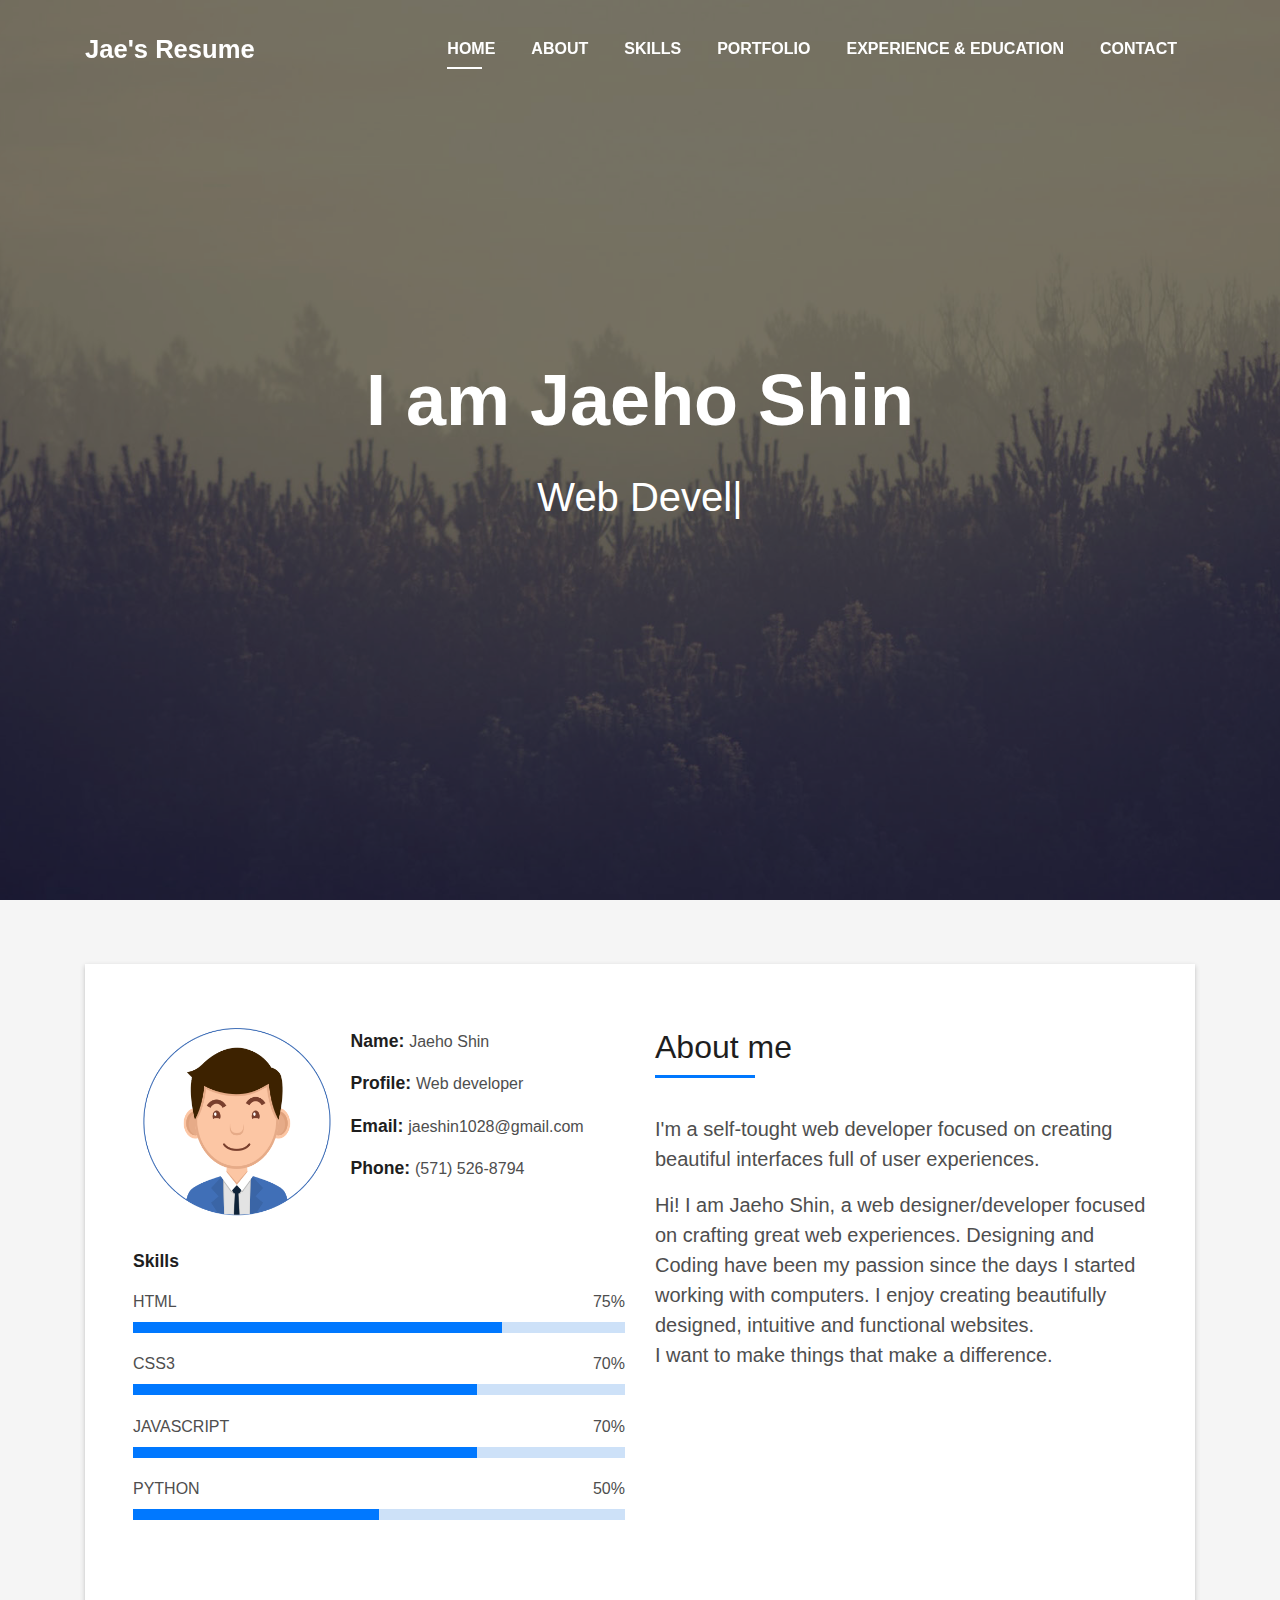
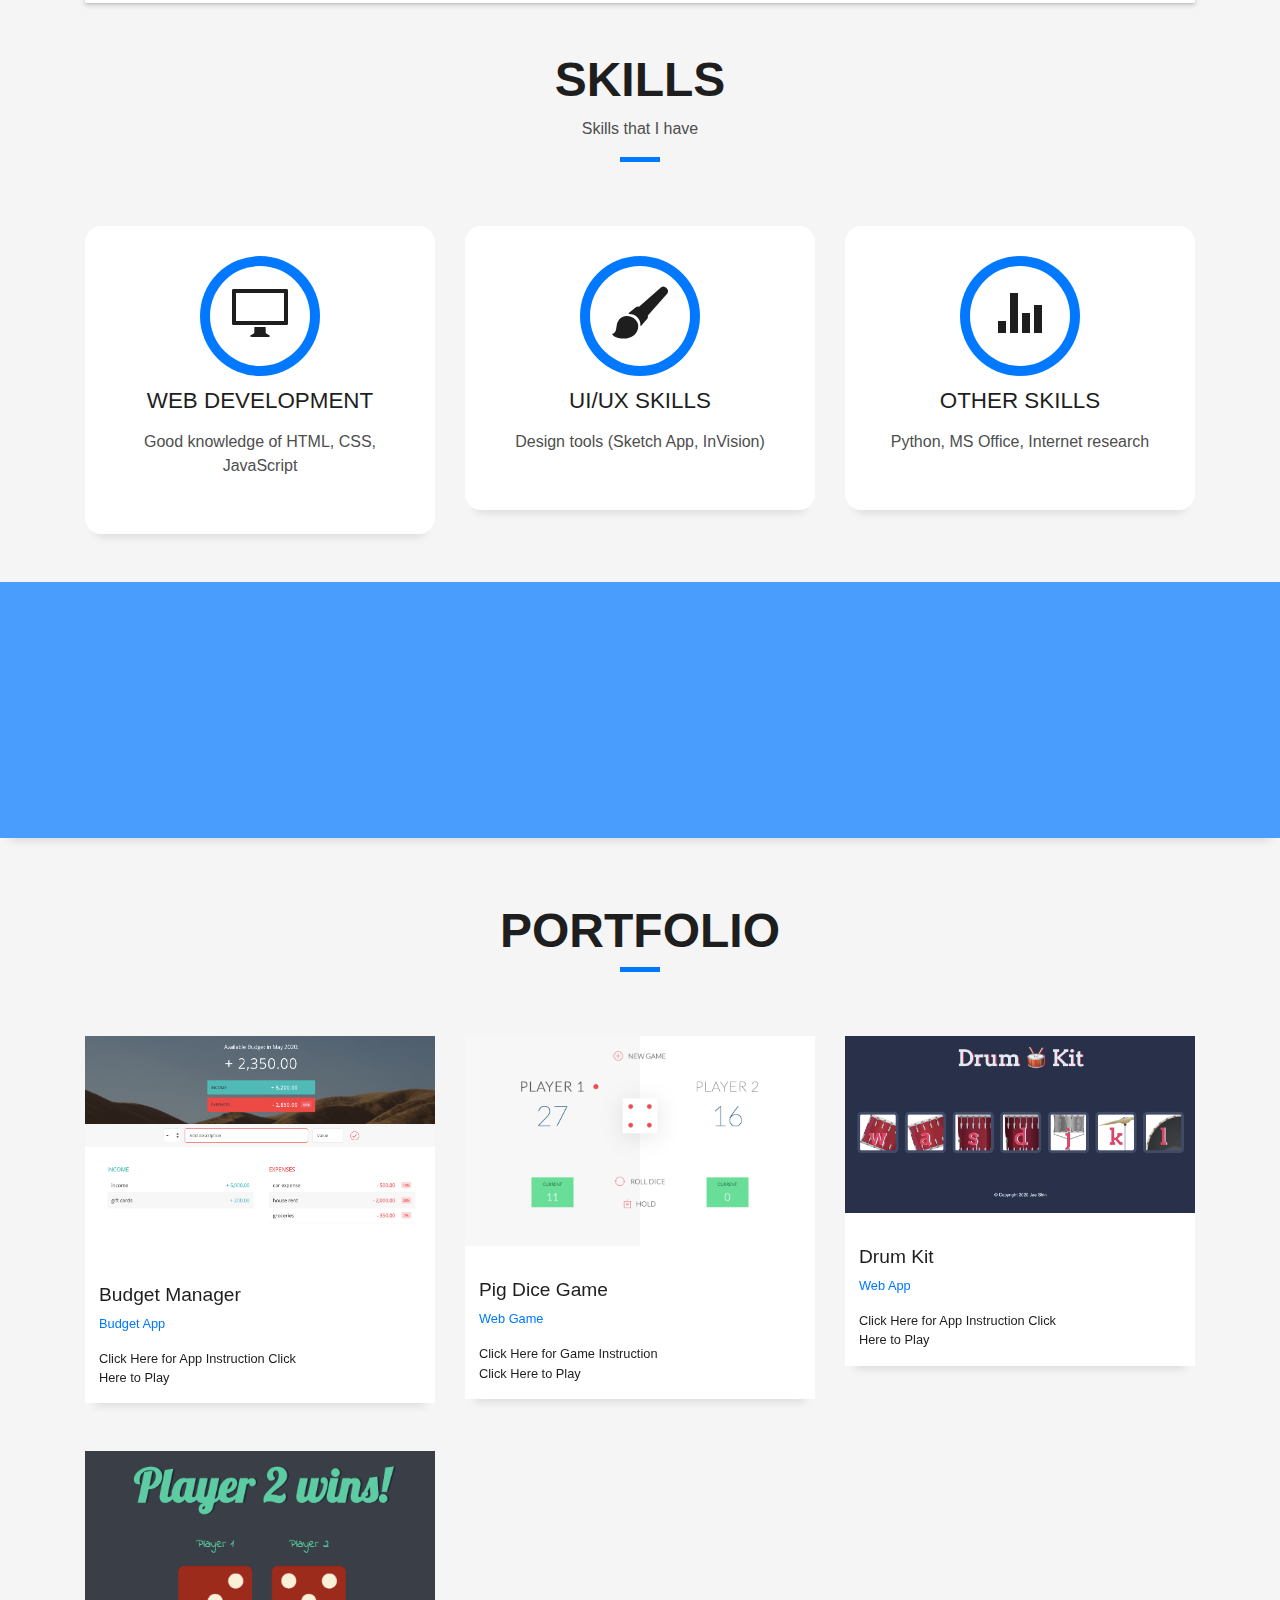
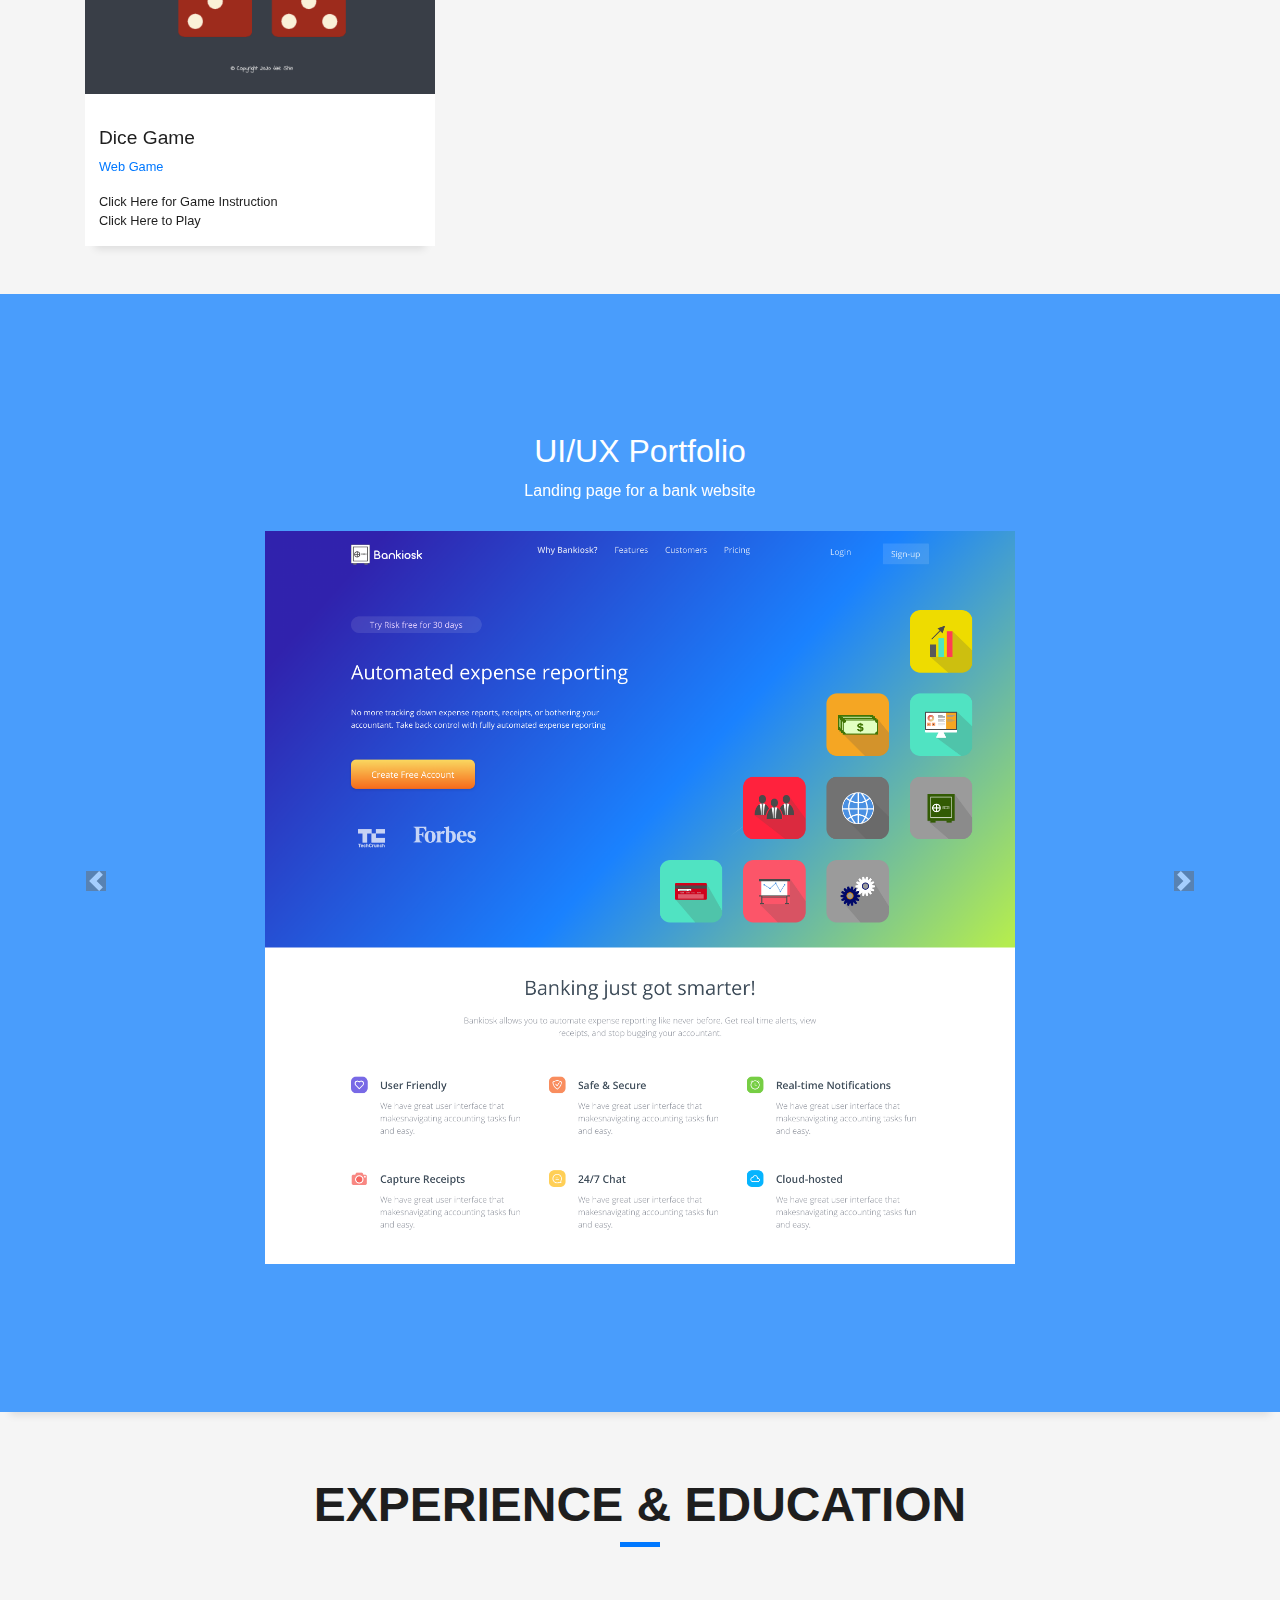
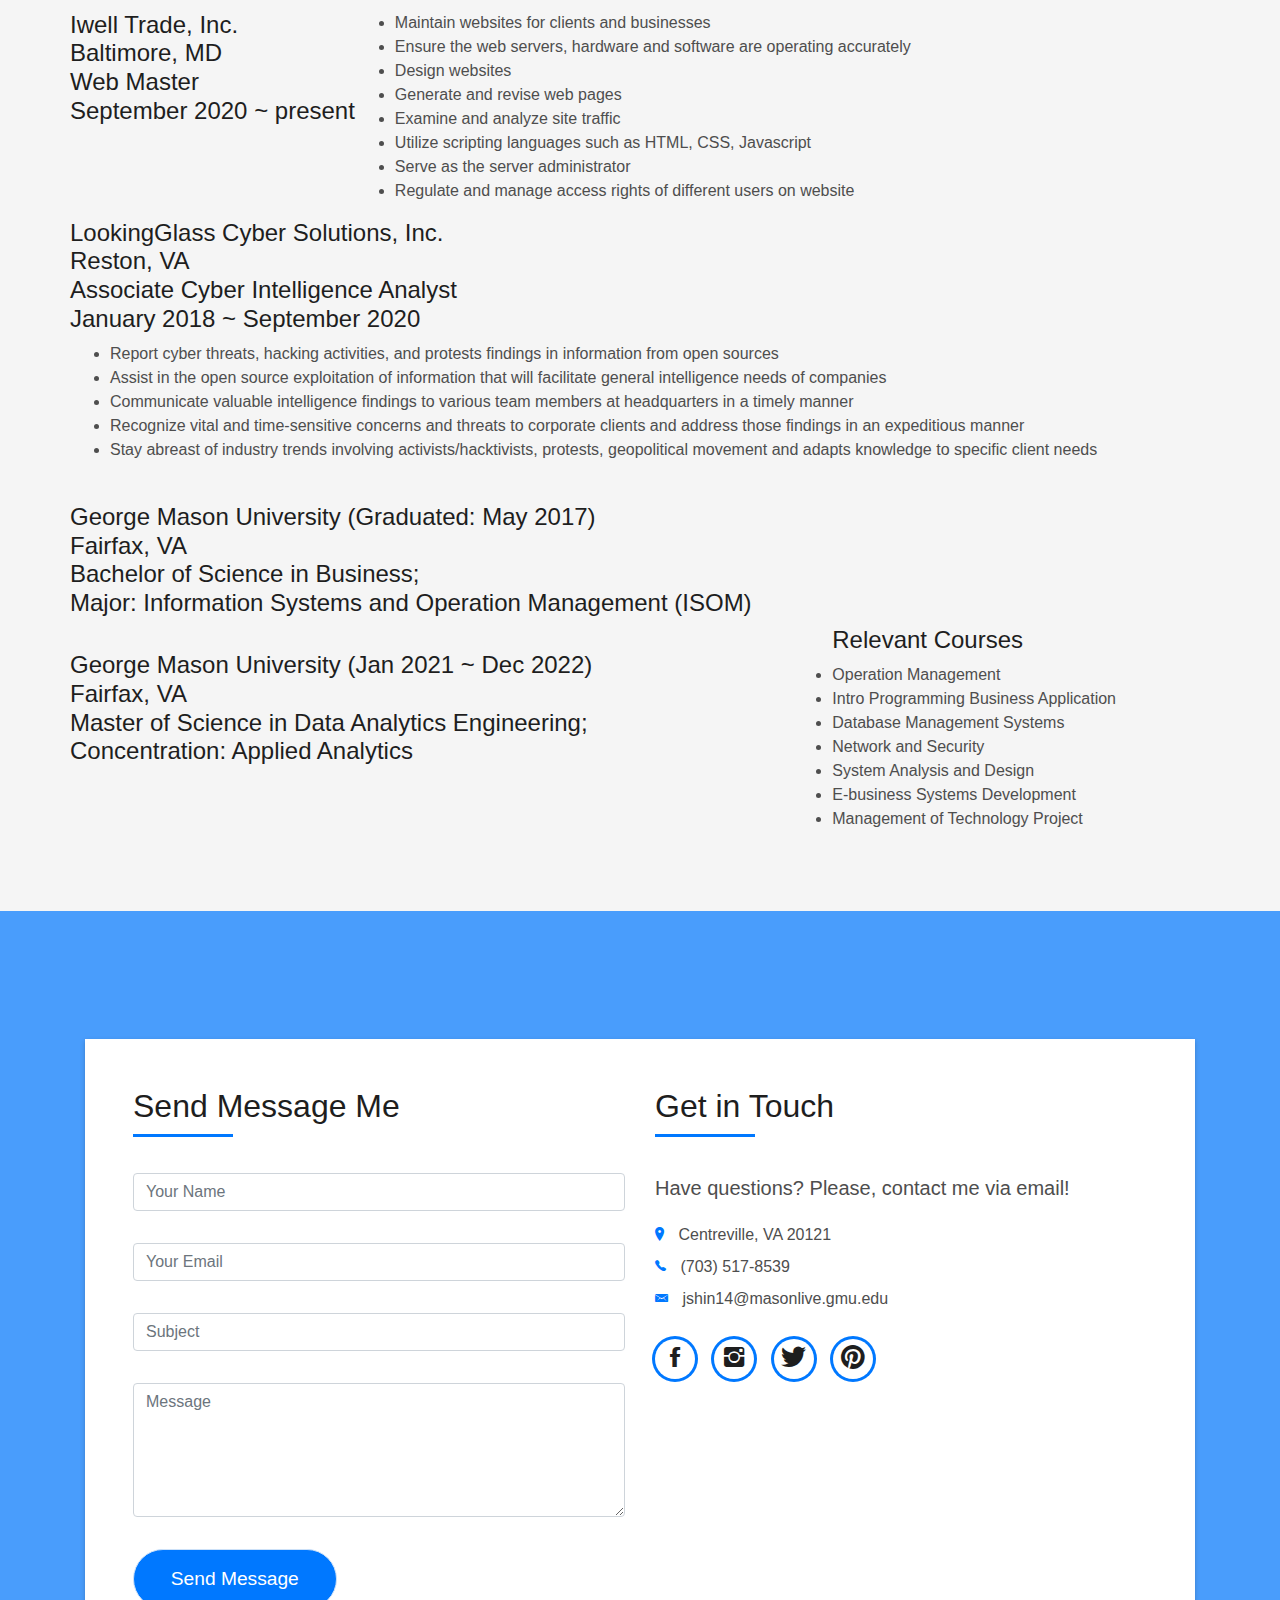
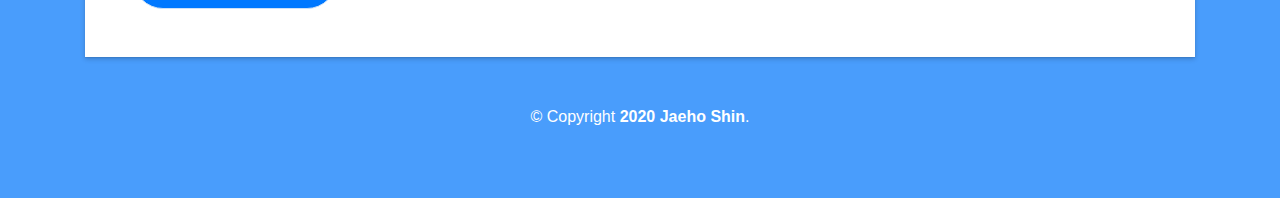
==== commit 2009ff55: "Update index.html" ====
--- a/index.html
+++ b/index.html
@@ -98,7 +98,7 @@
                       <p><span class="title-s">Name: </span> <span>Jaeho Shin</span></p>
                       <p><span class="title-s">Profile: </span> <span>Web developer</span></p>
                       <p><span class="title-s">Email: </span> <span>jaeshin1028@gmail.com</span></p>
-                      <p><span class="title-s">Phone: </span> <span>(703) 517-8539</span></p>
+                      <p><span class="title-s">Phone: </span> <span>(571) 526-8794</span></p>
                     </div>
                   </div>
                 </div>
@@ -394,10 +394,27 @@
       </div>
       <div class="row">
         <p>
+          <h4 class="company-name">Iwell Trade, Inc. <br>
+          Baltimore, MD<br>
+          Web Master<br>
+          September 2020 ~ present</h4>
+        <ul class="feature-list">
+          <li>Maintain websites for clients and businesses</li>
+          <li>Ensure the web servers, hardware and software are operating accurately</li>
+          <li>Design websites</li>
+          <li>Generate and revise web pages</li>
+          <li>Examine and analyze site traffic</li>
+          <li>Utilize scripting languages such as HTML, CSS, Javascript</li>
+          <li>Serve as the server administrator</li>
+          <li>Regulate and manage access rights of different users on website</li>
+        </ul>
+        </p>
+      
+        <p>
           <h4 class="company-name">LookingGlass Cyber Solutions, Inc.<br>
           Reston, VA<br>
           Associate Cyber Intelligence Analyst<br>
-          January 2018 ~ present</h4>
+          January 2018 ~ September 2020</h4>
         <ul class="feature-list">
           <li>Report cyber threats, hacking activities, and protests findings in information from open sources</li>
           <li>Assist in the open source exploitation of information that will facilitate general intelligence needs of companies</li>
@@ -412,6 +429,11 @@
           Fairfax, VA<br>
           Bachelor of Science in Business;<br>
           Major: Information Systems and Operation Management (ISOM)</h4>
+      
+        <h4 class="school-name">George Mason University (Jan 2021 ~ Dec 2022)<br>
+          Fairfax, VA<br>
+          Master of Science in Data Analytics Engineering;<br>
+          Concentration: Applied Analytics</h4>
         </p>
 
         <p class="courses">
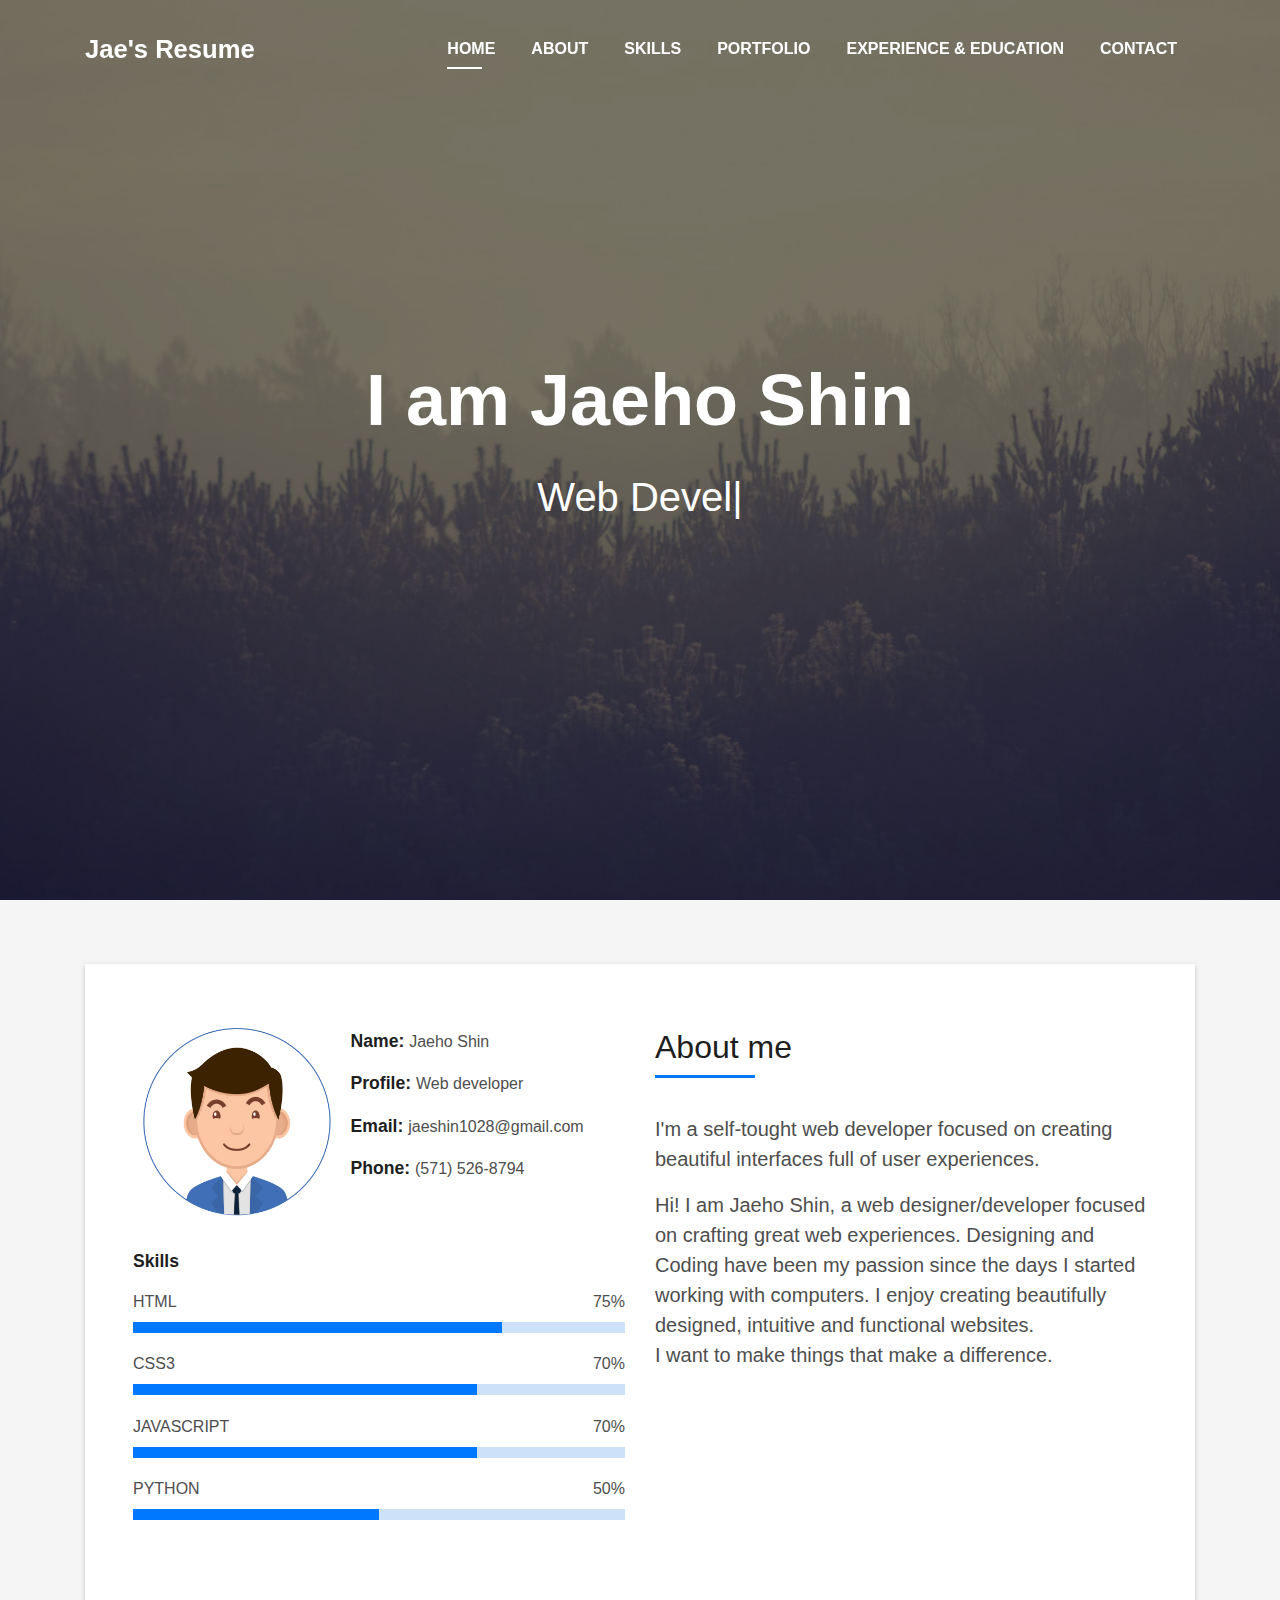
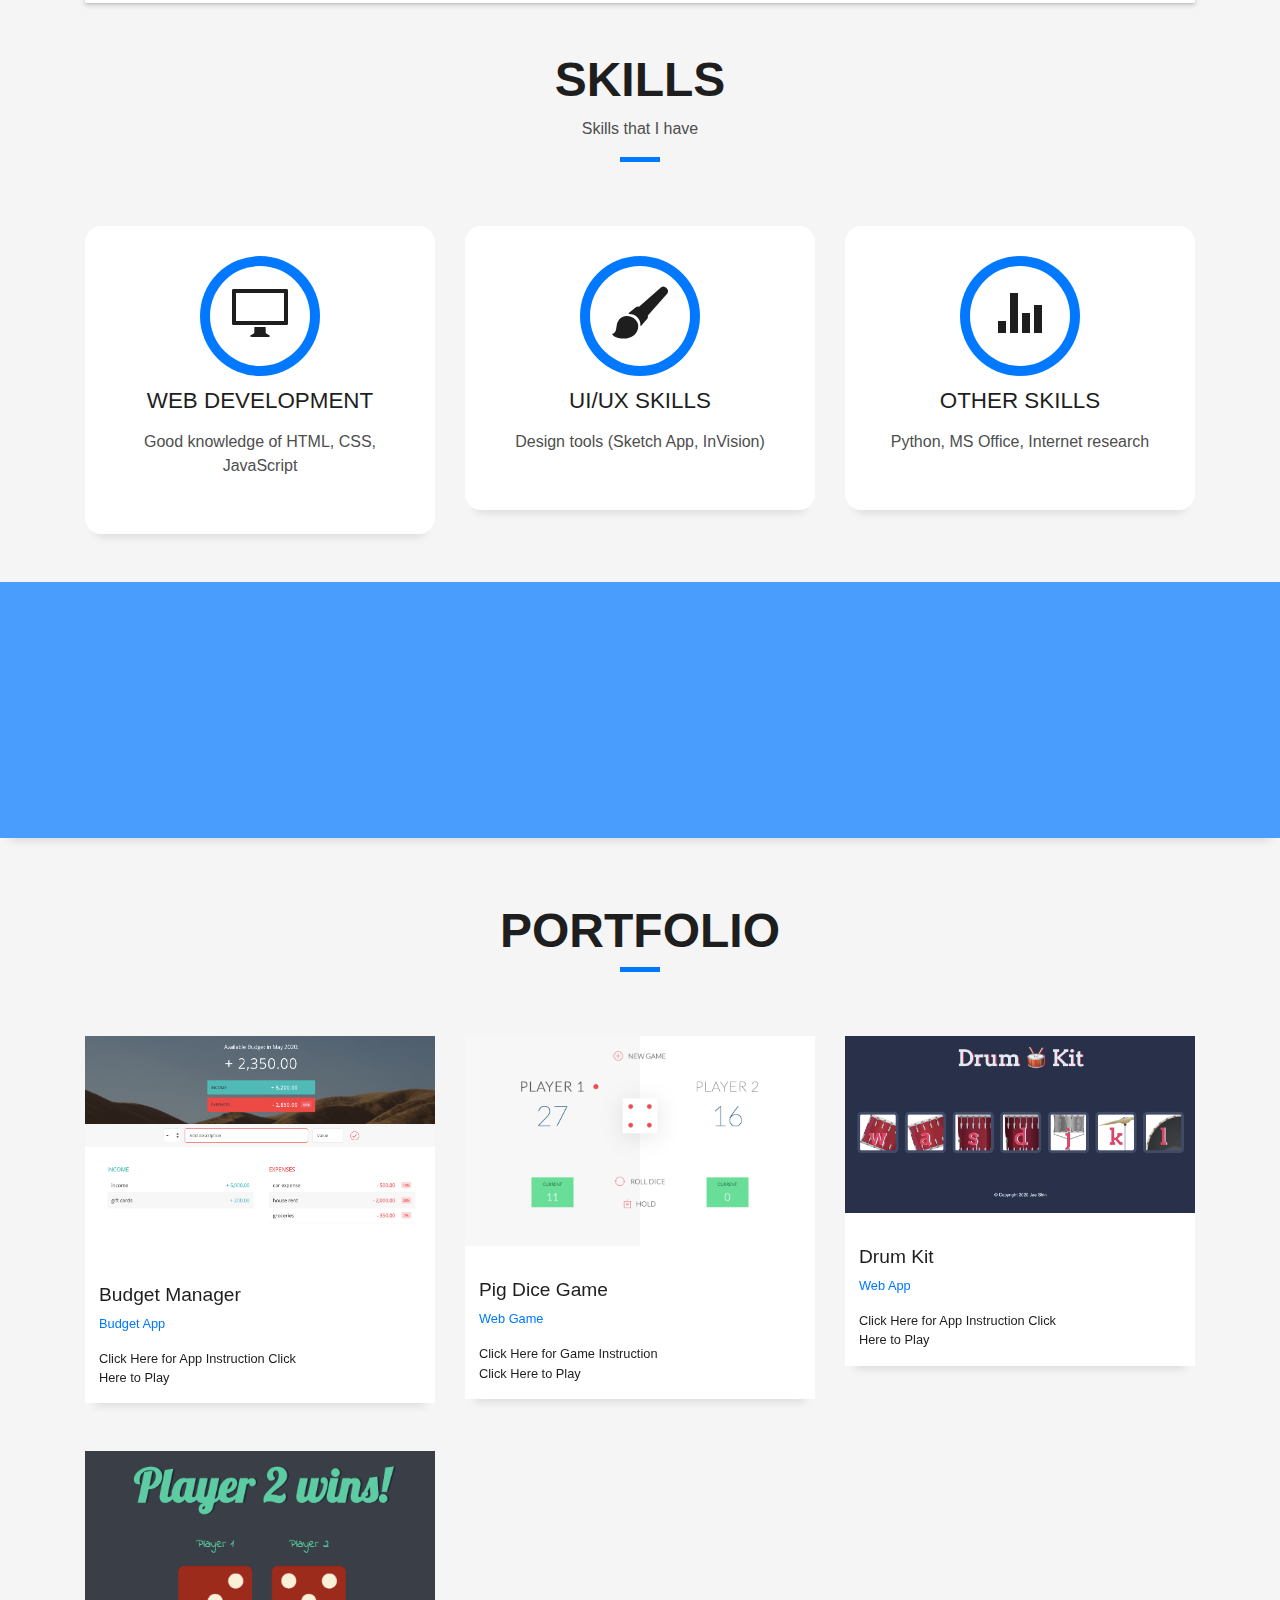
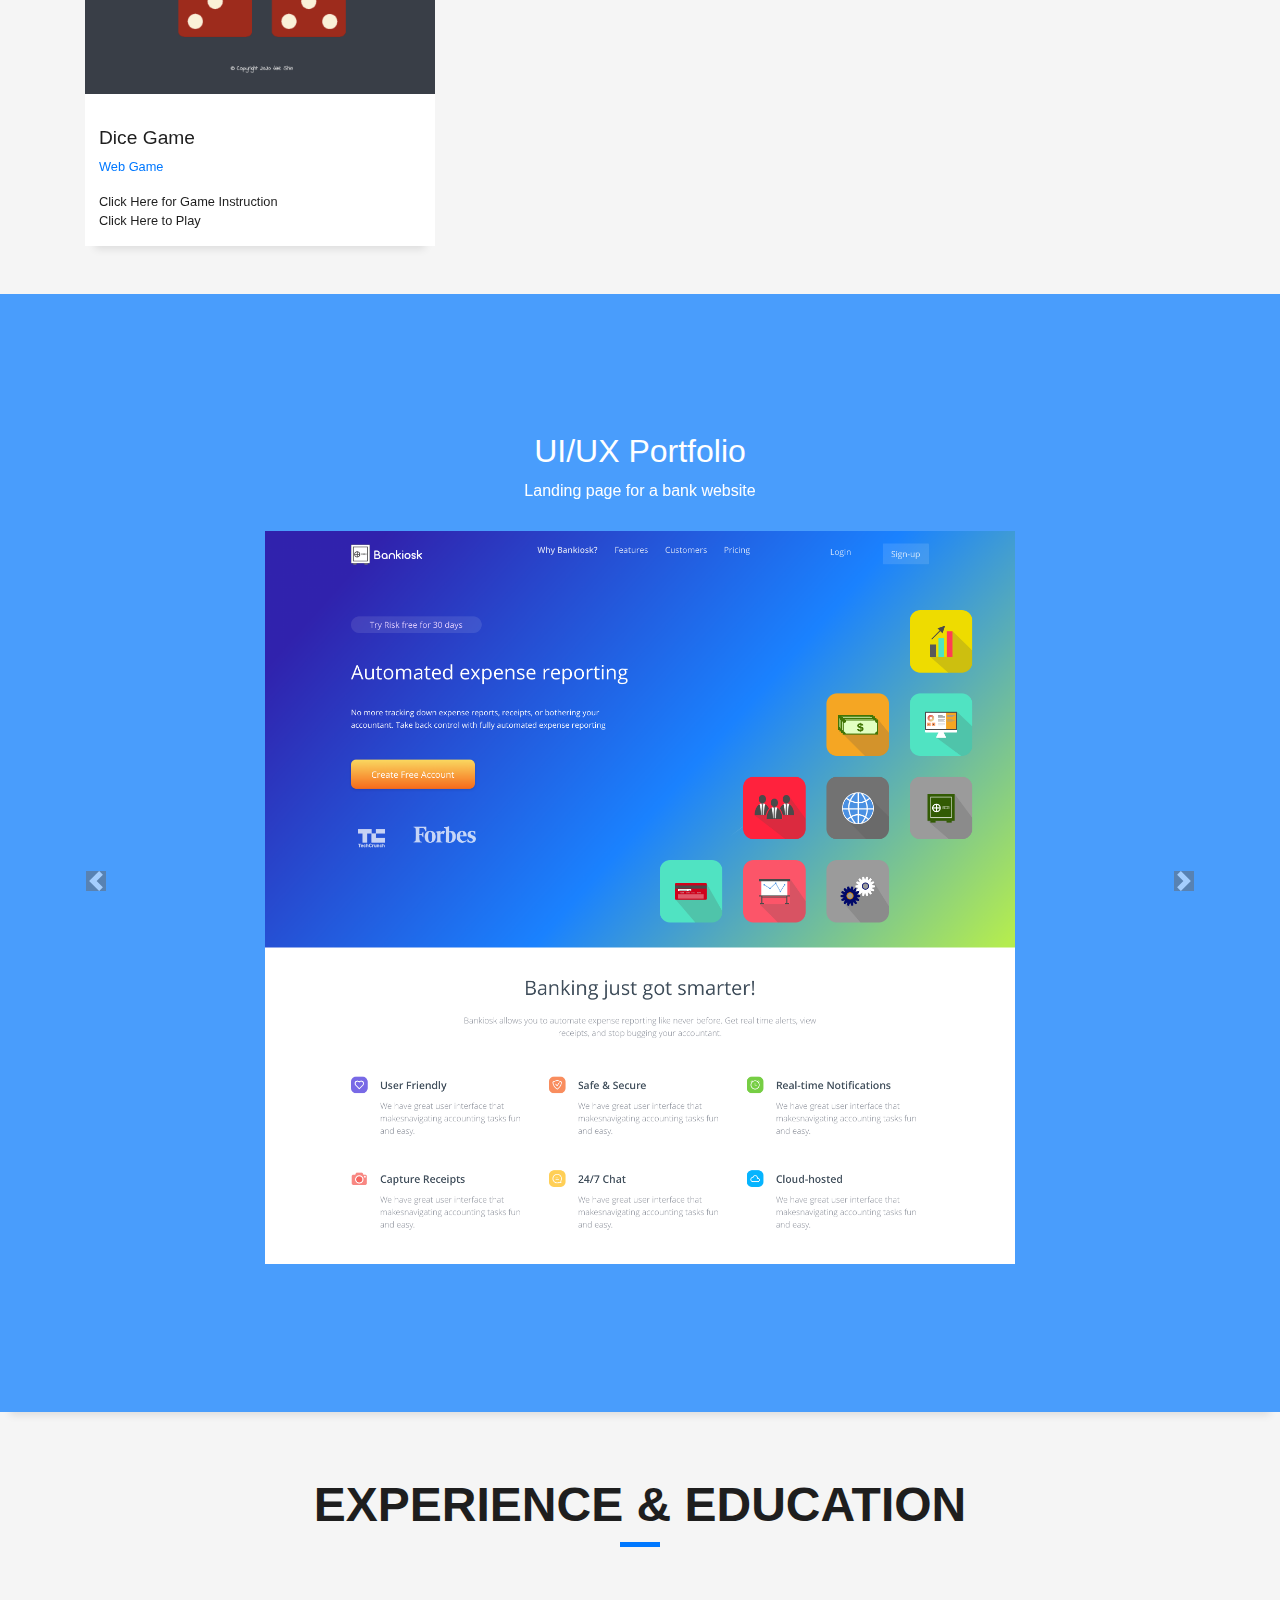
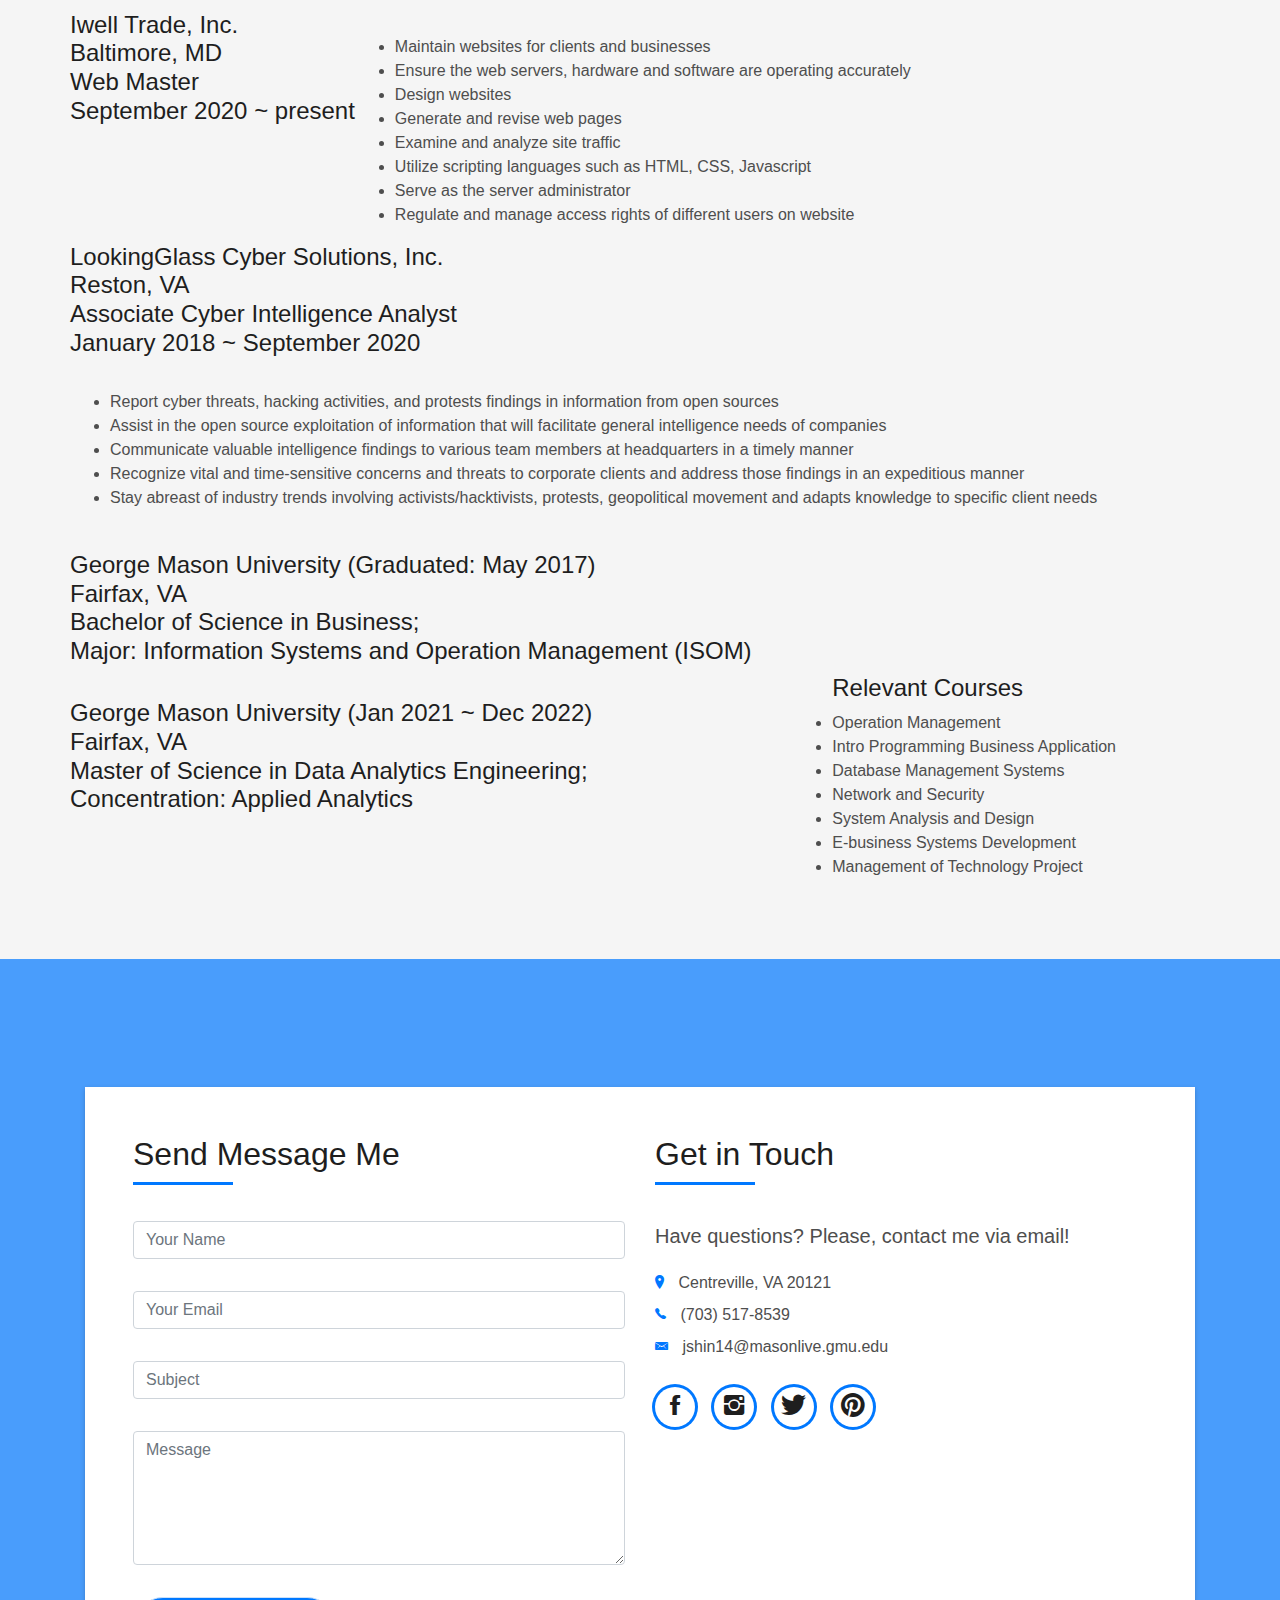
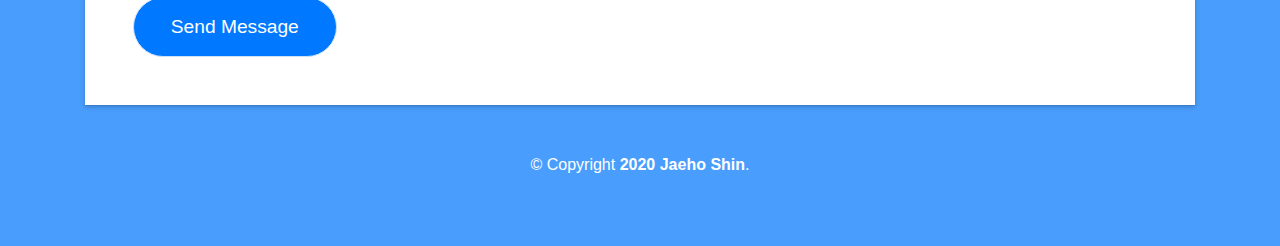
==== commit aba10aef: "Update index.html" ====
--- a/index.html
+++ b/index.html
@@ -398,7 +398,7 @@
           Baltimore, MD<br>
           Web Master<br>
           September 2020 ~ present</h4>
-        <ul class="feature-list">
+        <ul class="feature-list"><br>
           <li>Maintain websites for clients and businesses</li>
           <li>Ensure the web servers, hardware and software are operating accurately</li>
           <li>Design websites</li>
@@ -415,7 +415,7 @@
           Reston, VA<br>
           Associate Cyber Intelligence Analyst<br>
           January 2018 ~ September 2020</h4>
-        <ul class="feature-list">
+        <ul class="feature-list"><br>
           <li>Report cyber threats, hacking activities, and protests findings in information from open sources</li>
           <li>Assist in the open source exploitation of information that will facilitate general intelligence needs of companies</li>
           <li>Communicate valuable intelligence findings to various team members at headquarters in a timely manner</li>
@@ -435,7 +435,7 @@
           Master of Science in Data Analytics Engineering;<br>
           Concentration: Applied Analytics</h4>
         </p>
-
+        <br>
         <p class="courses">
         <ul class="feature-list">
           <h4>Relevant Courses</h4>
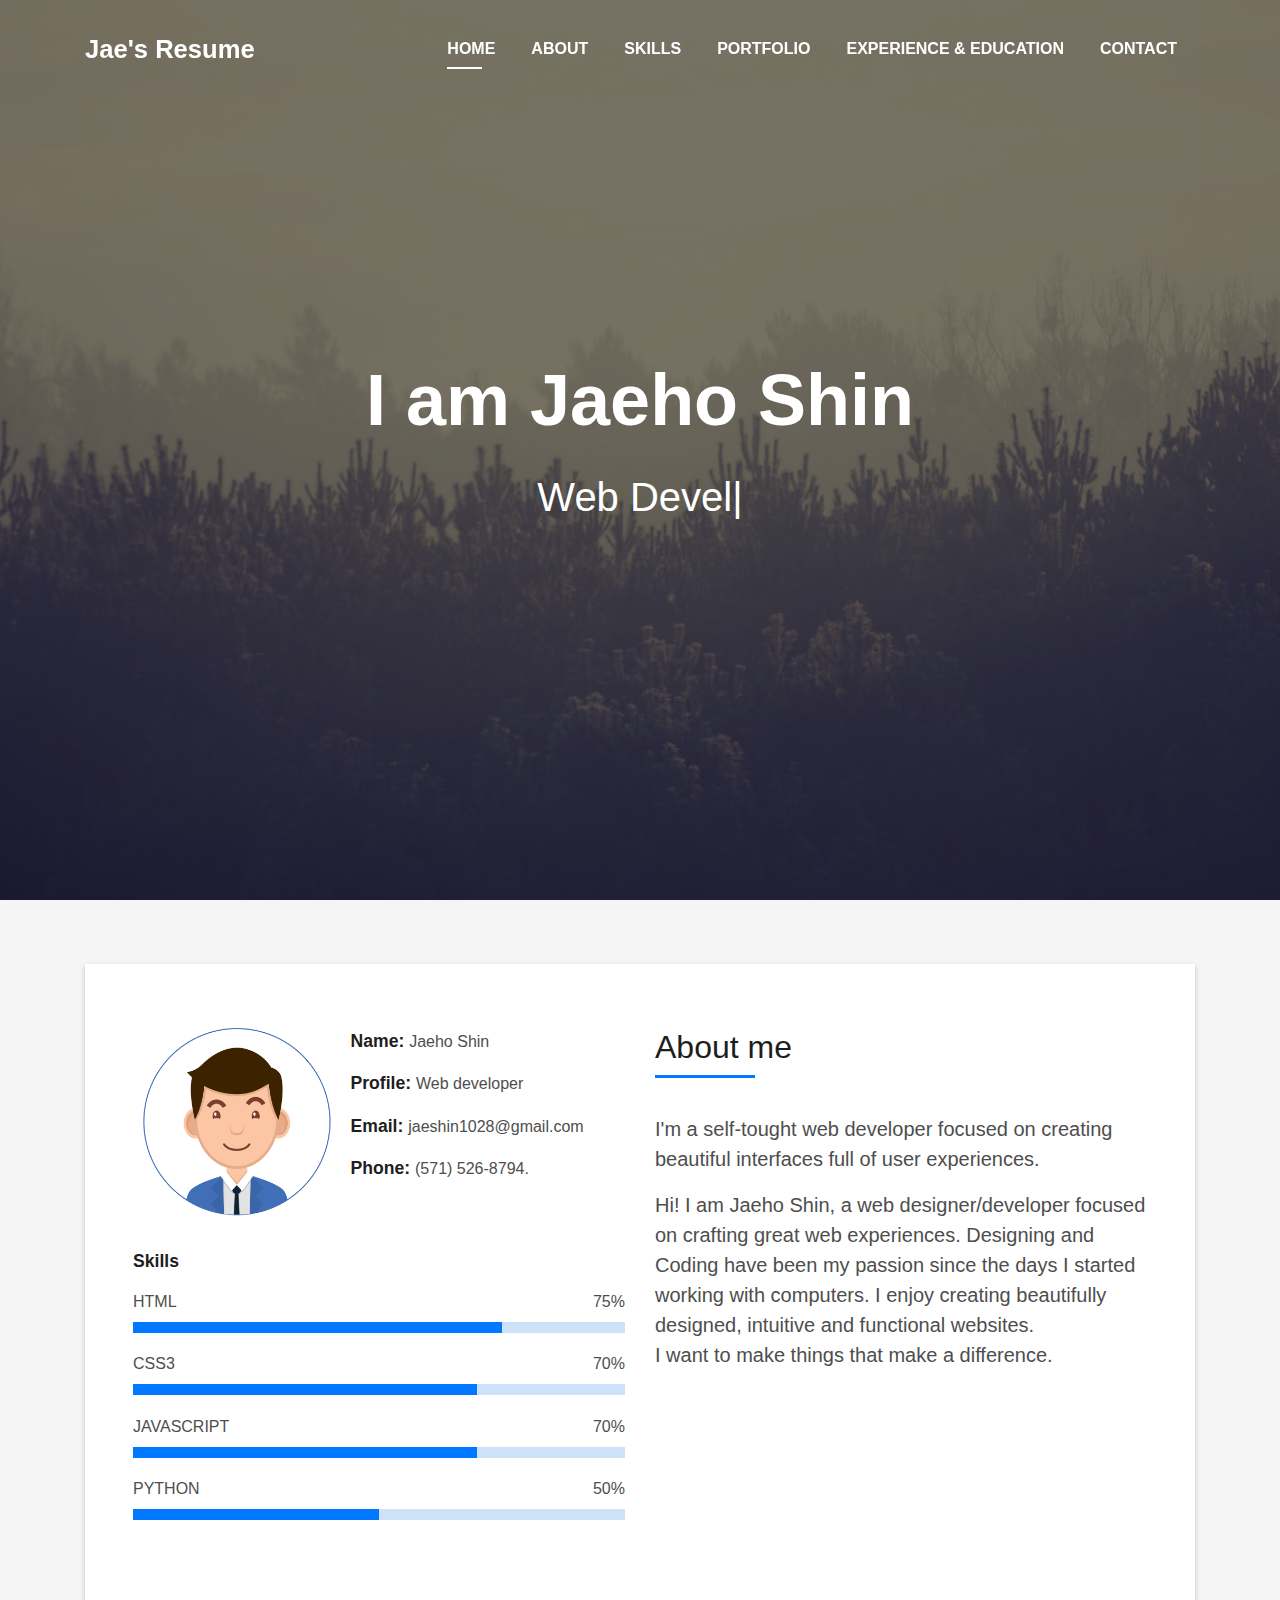
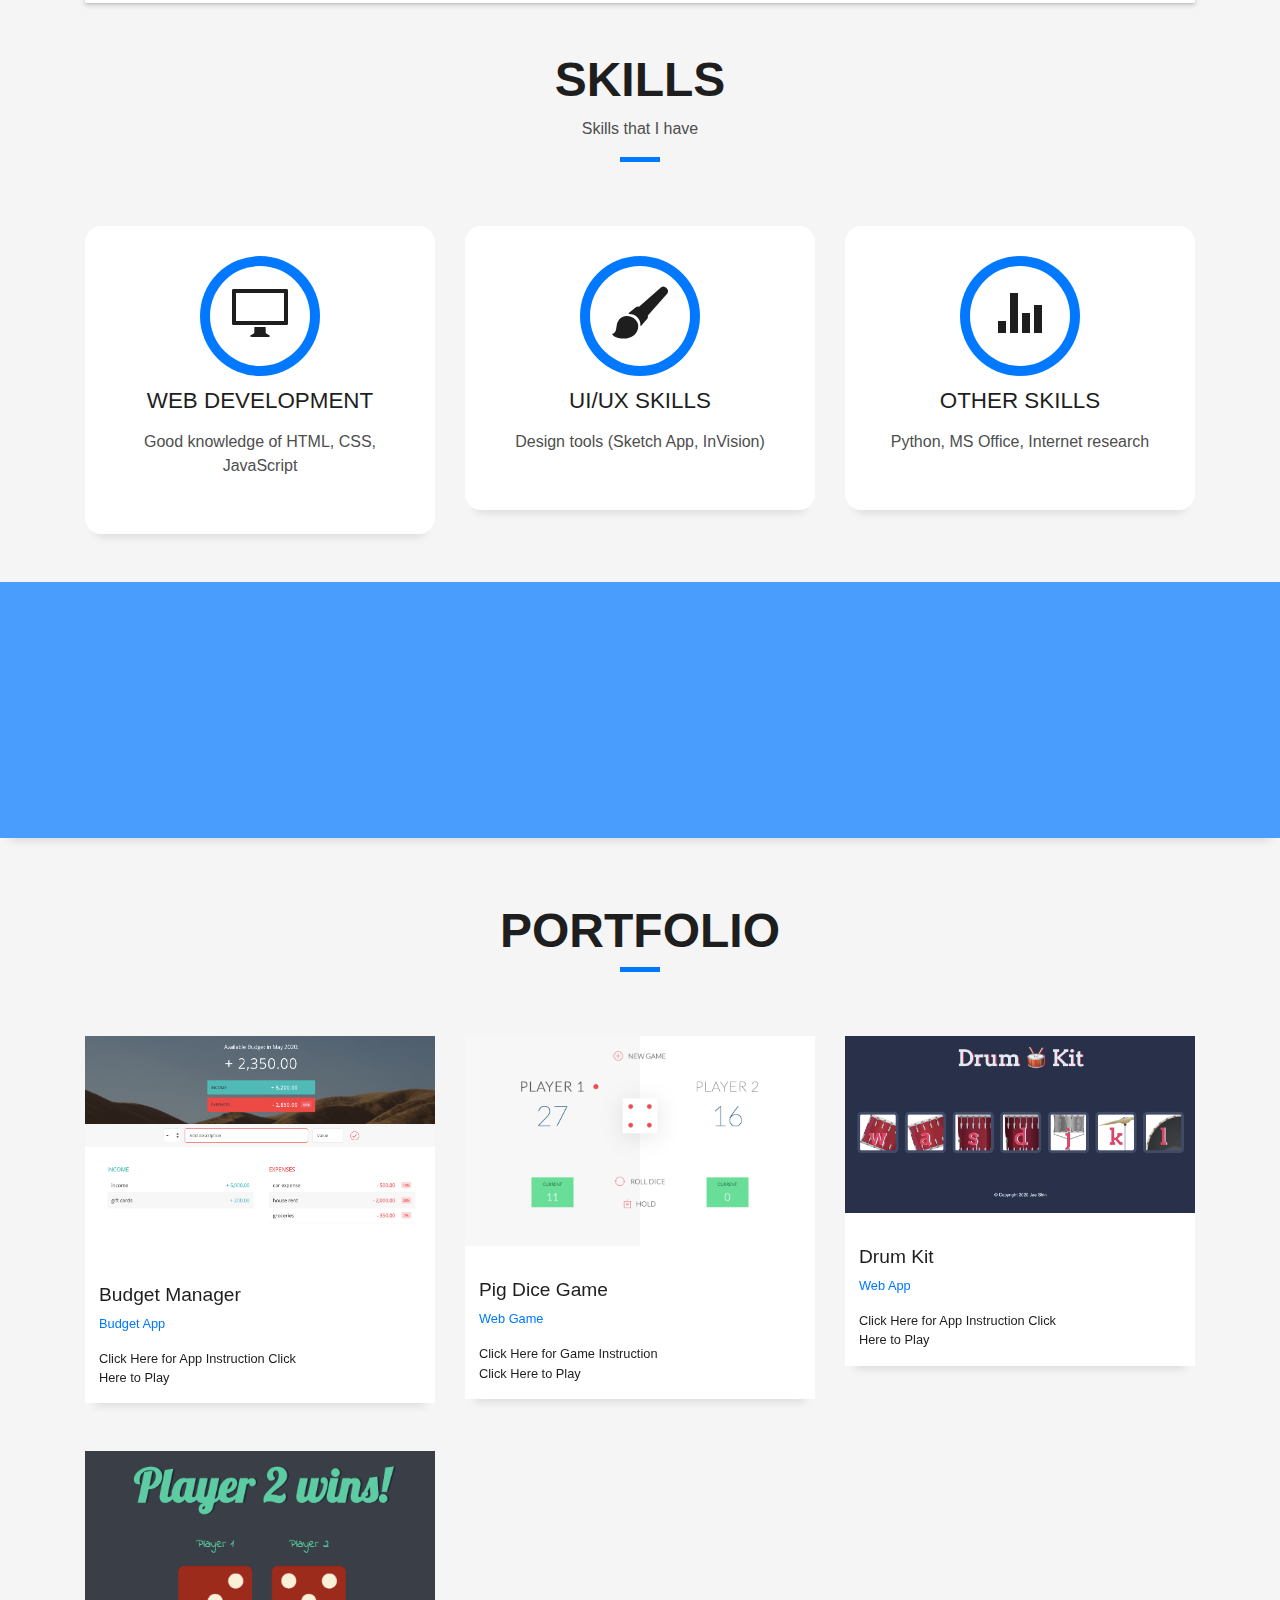
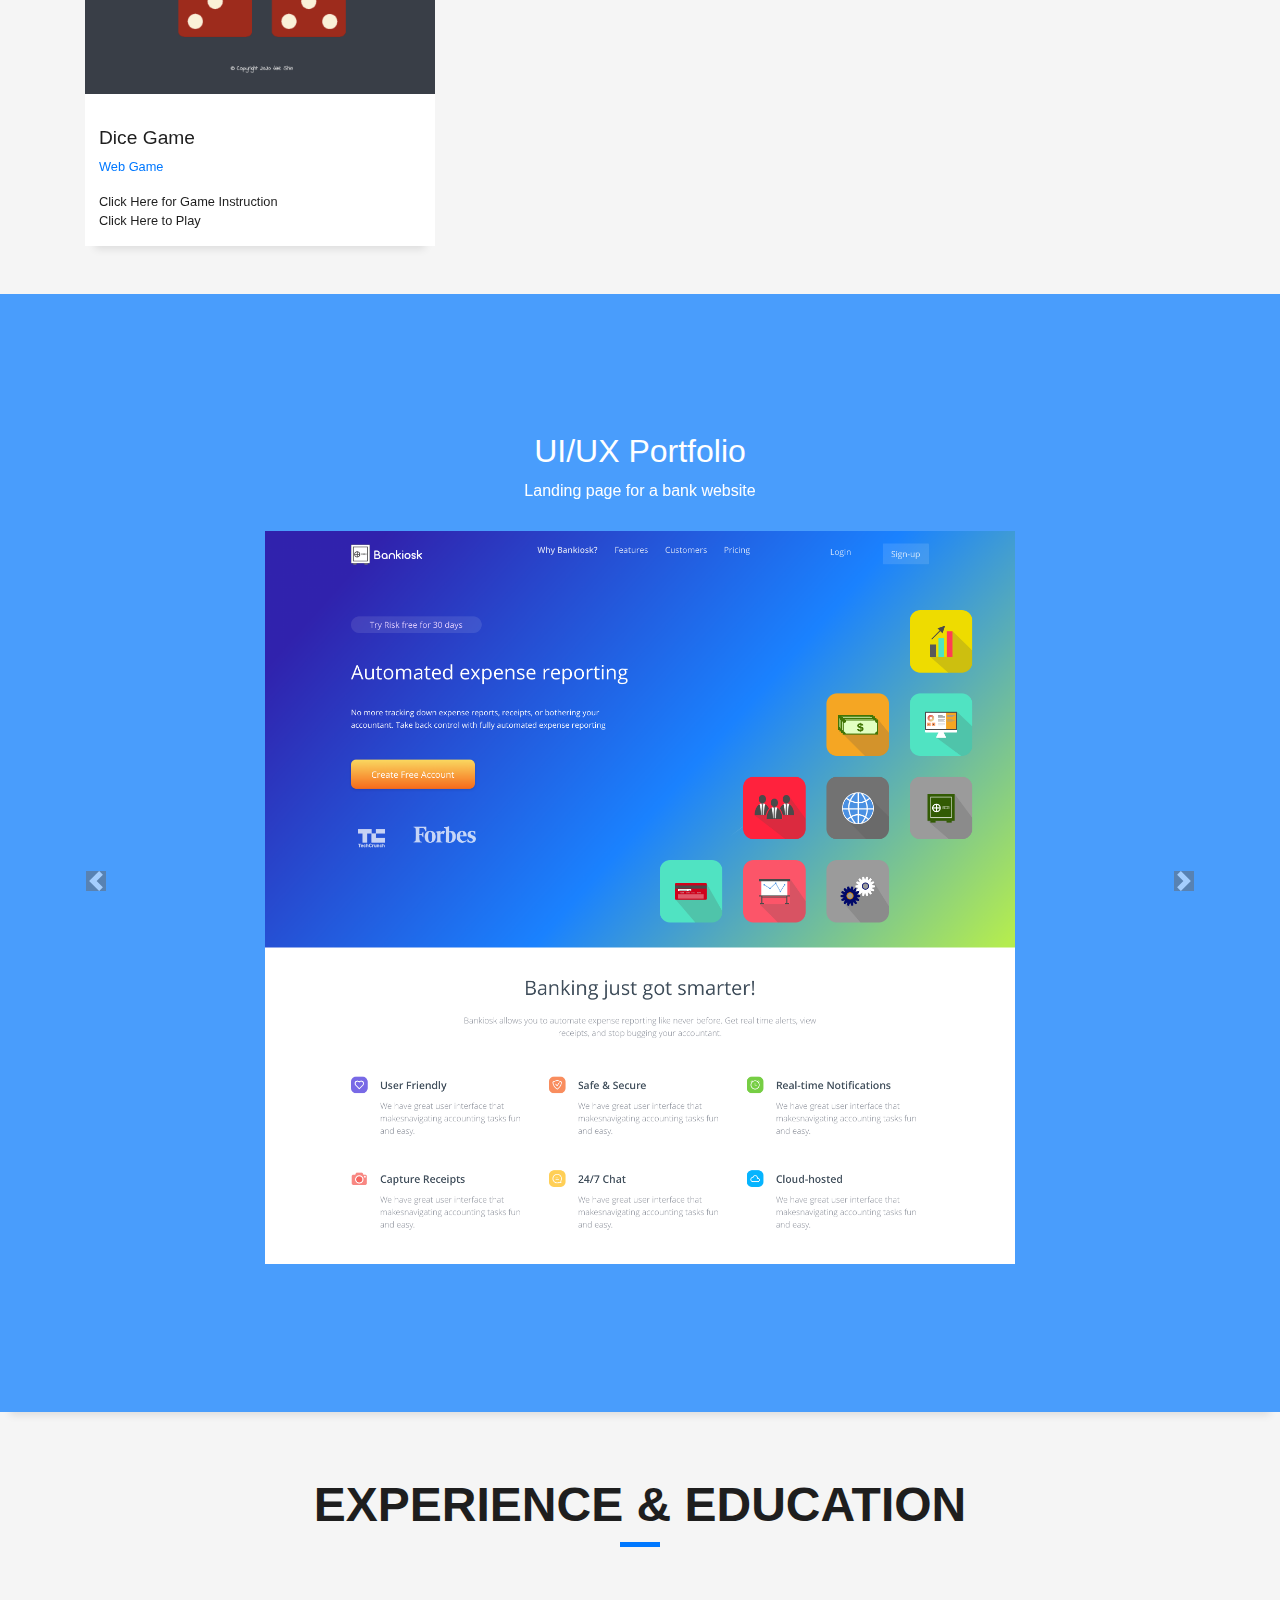
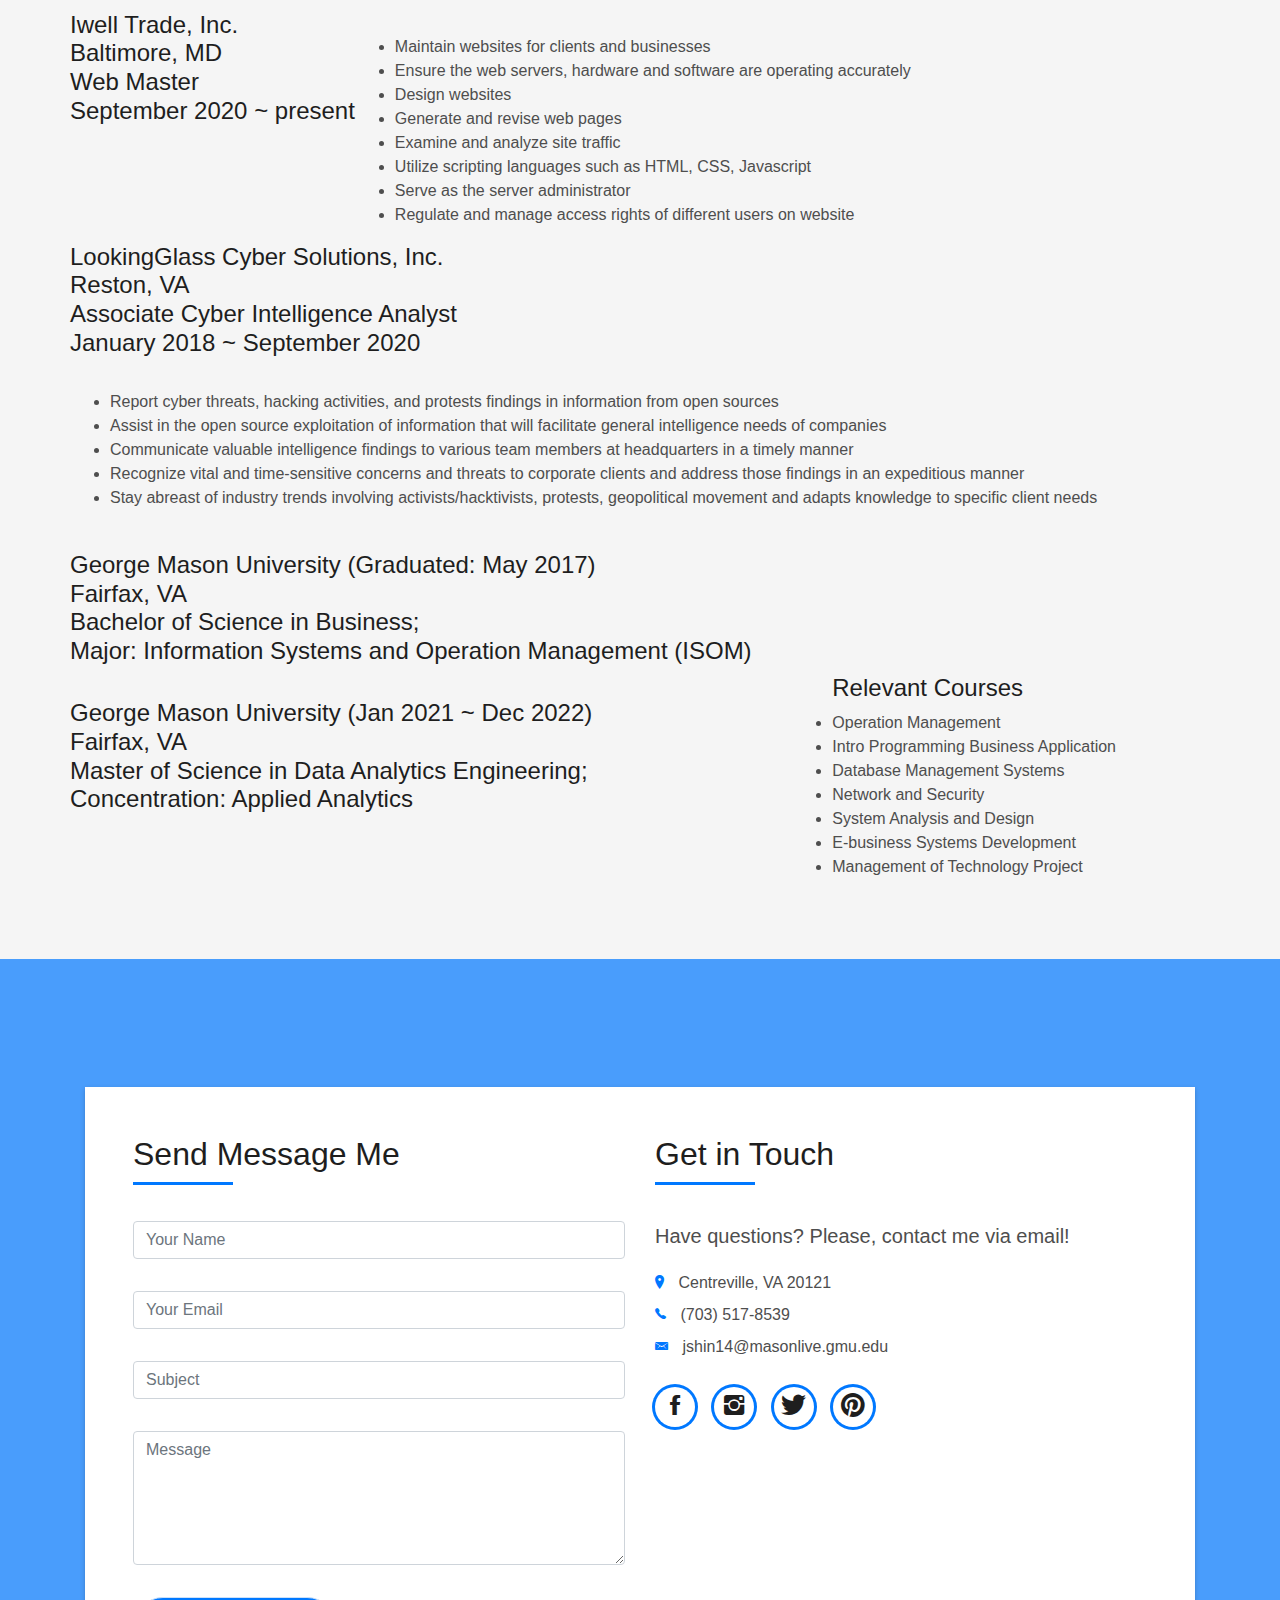
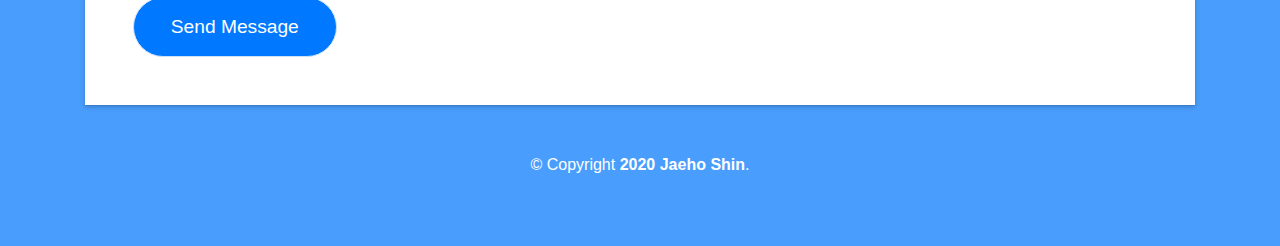
==== commit 7a8f0603: "Update index.html" ====
--- a/index.html
+++ b/index.html
@@ -98,7 +98,7 @@
                       <p><span class="title-s">Name: </span> <span>Jaeho Shin</span></p>
                       <p><span class="title-s">Profile: </span> <span>Web developer</span></p>
                       <p><span class="title-s">Email: </span> <span>jaeshin1028@gmail.com</span></p>
-                      <p><span class="title-s">Phone: </span> <span>(571) 526-8794</span></p>
+                      <p><span class="title-s">Phone: </span> <span>(571) 526-8794.</span></p>
                     </div>
                   </div>
                 </div>
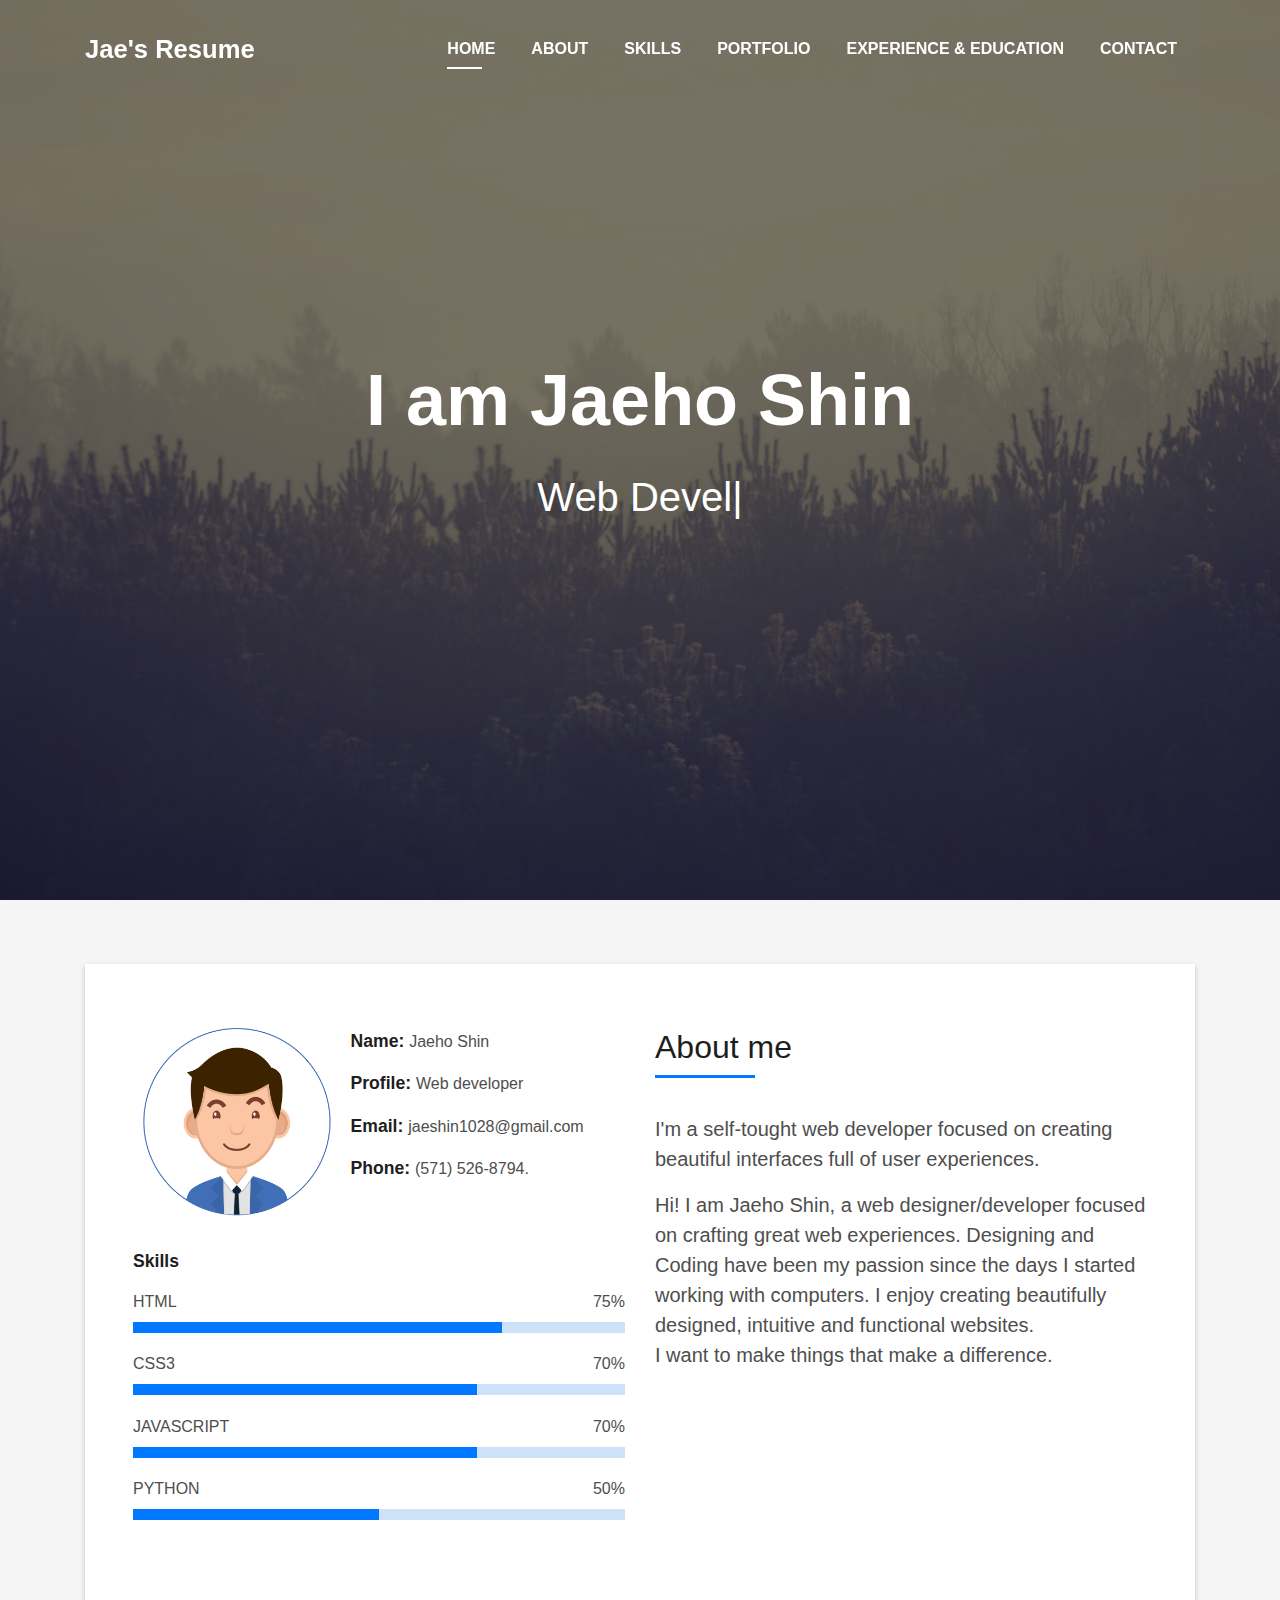
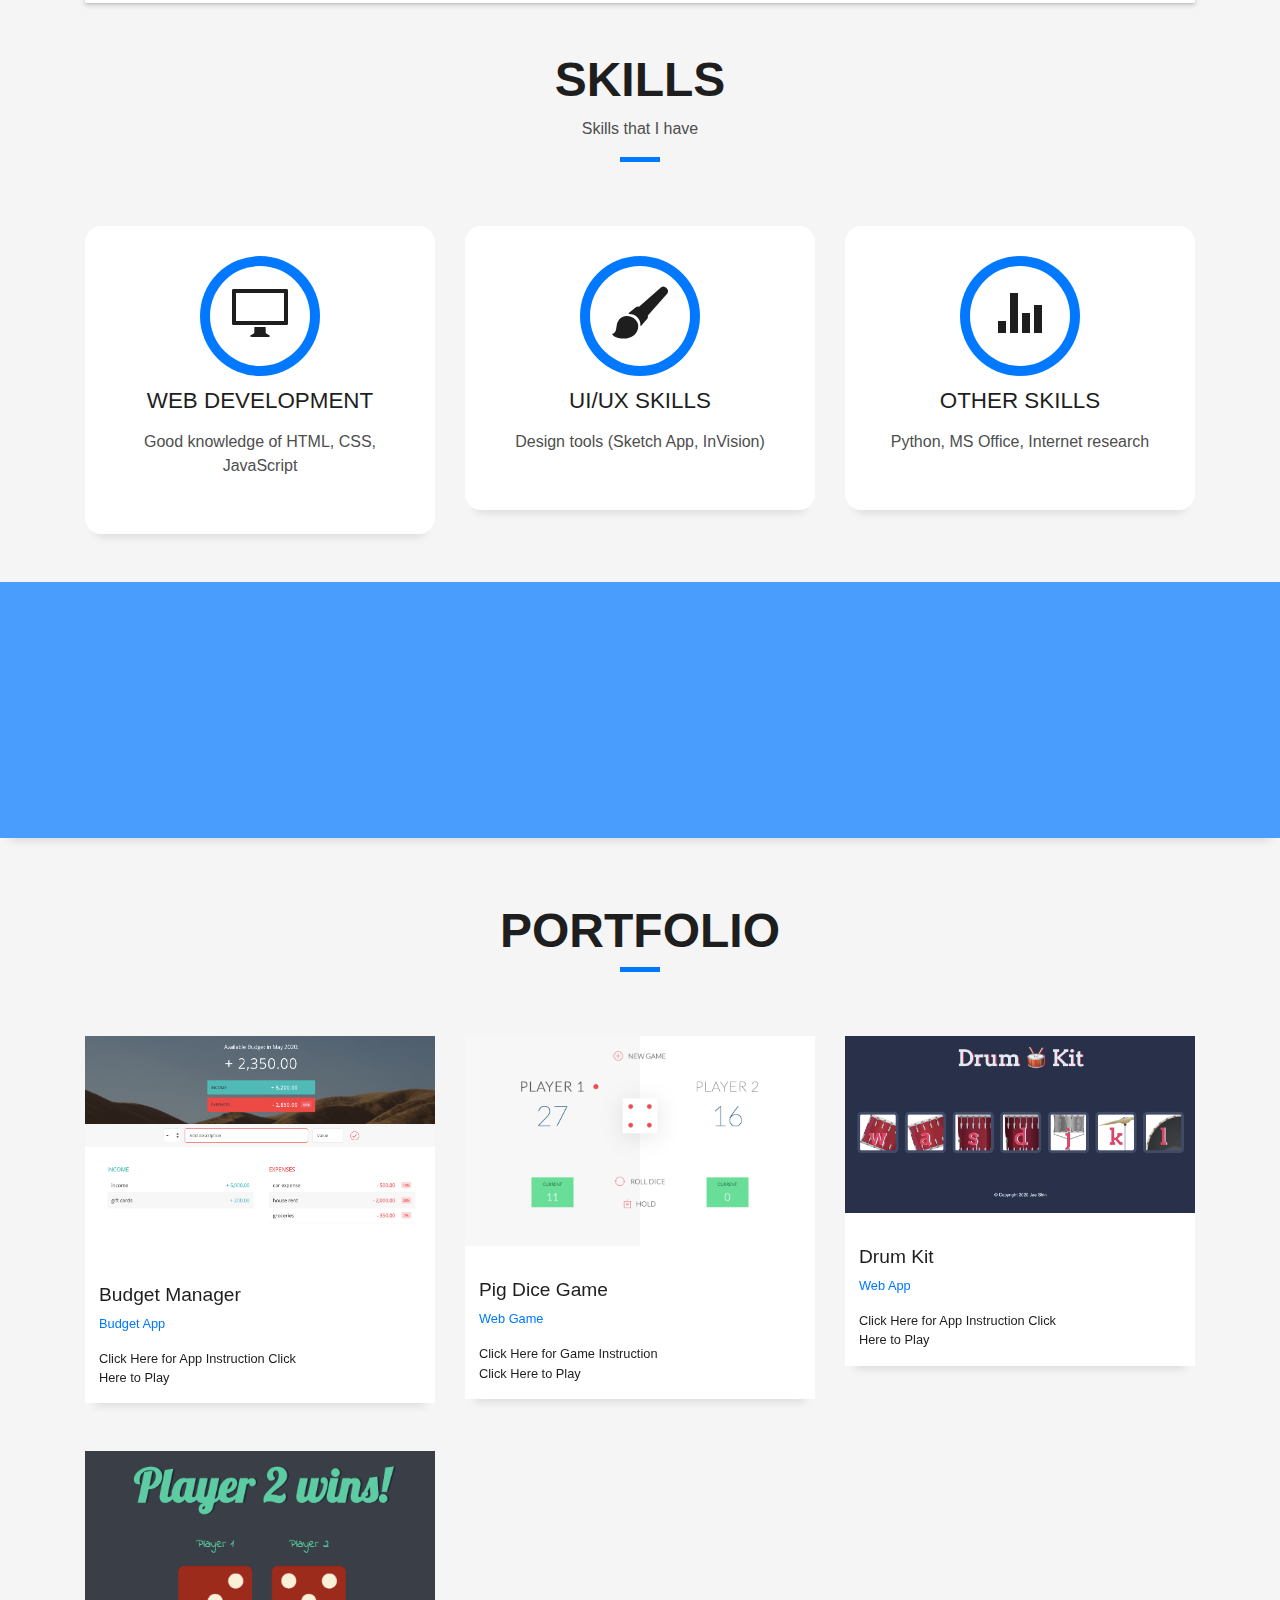
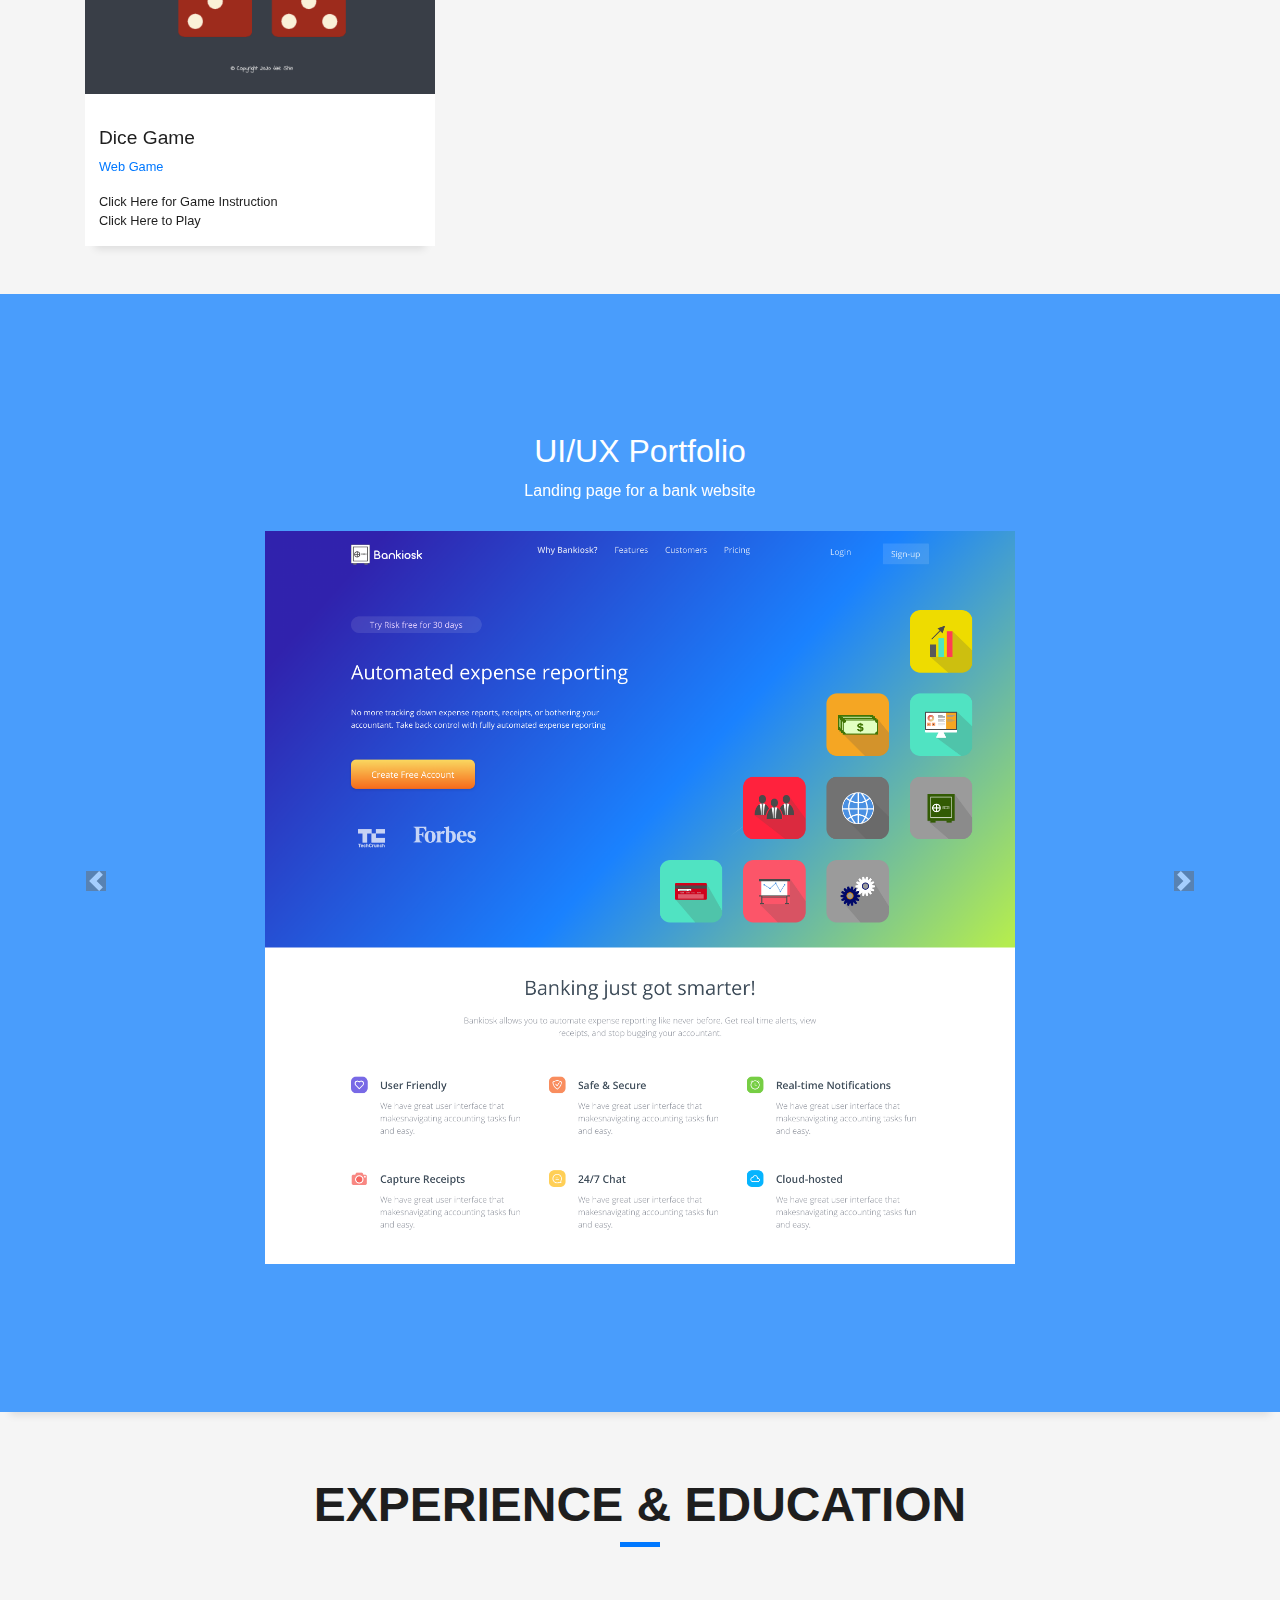
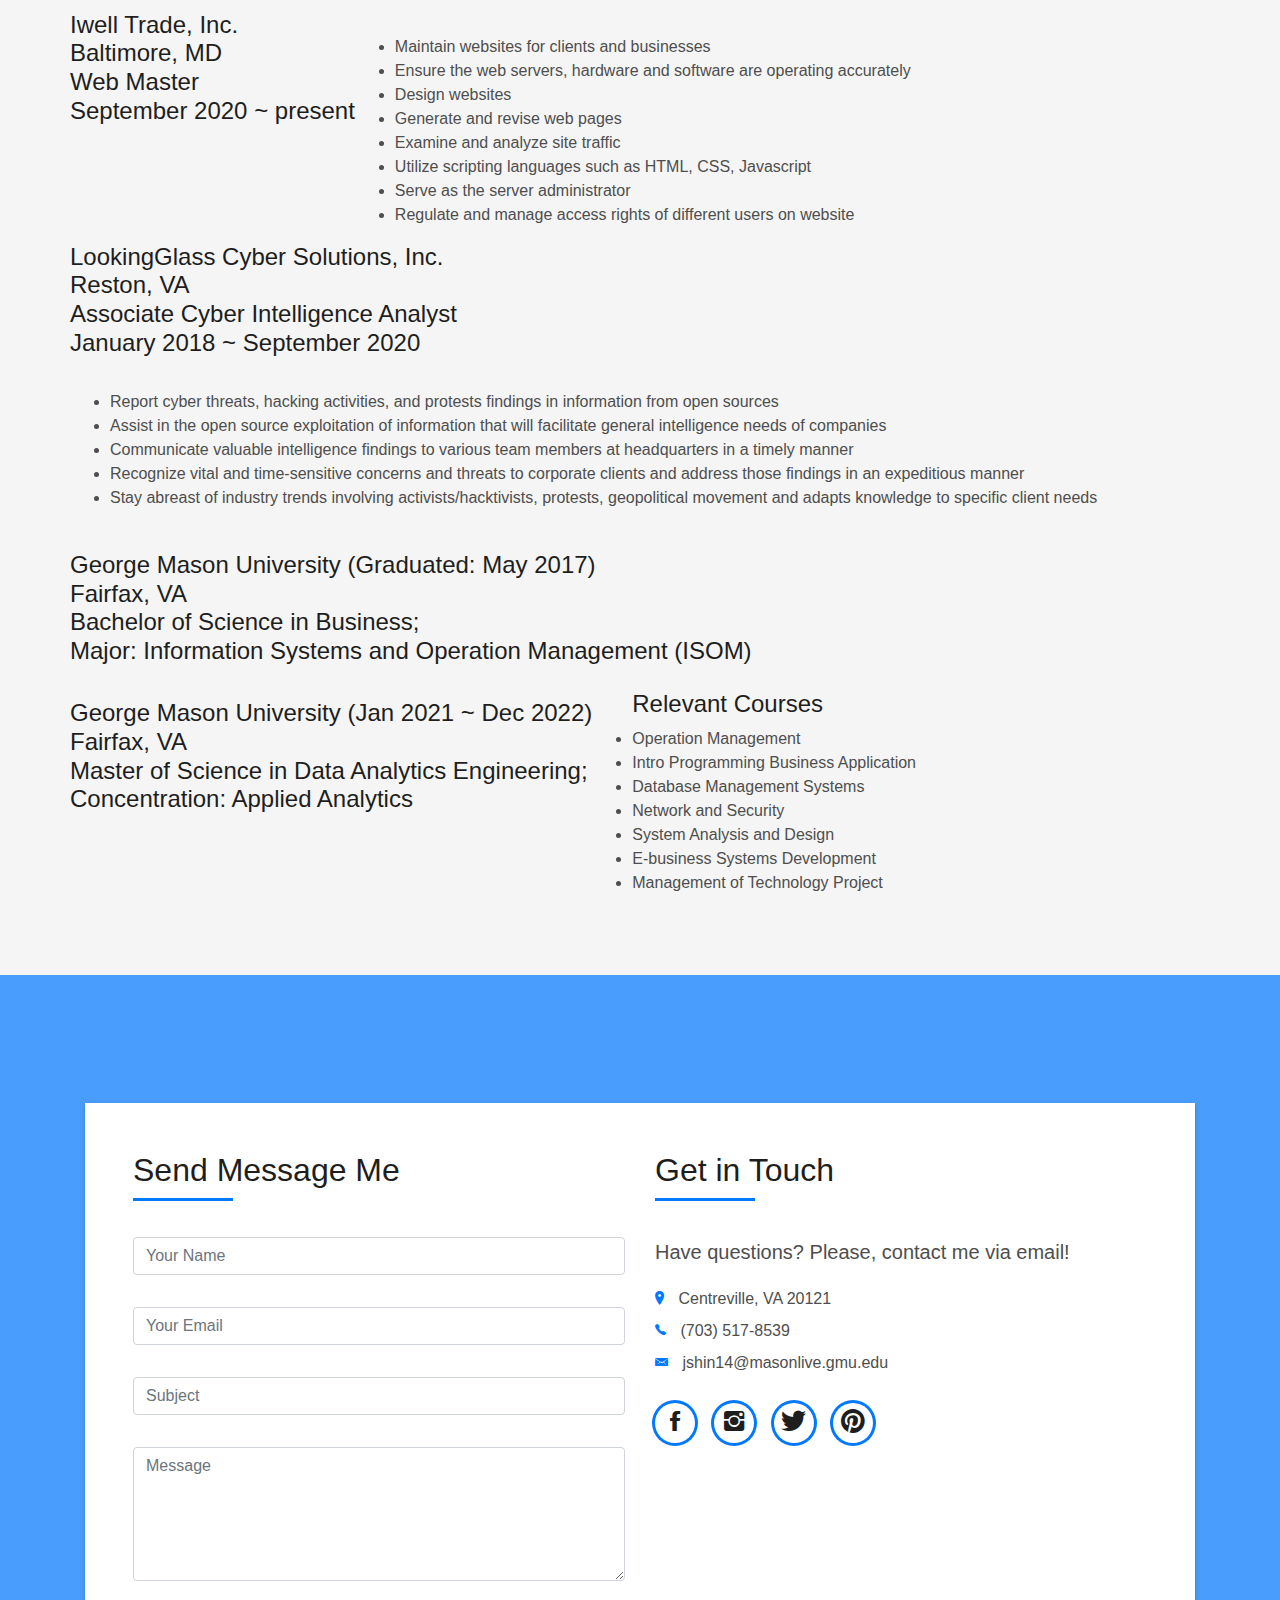
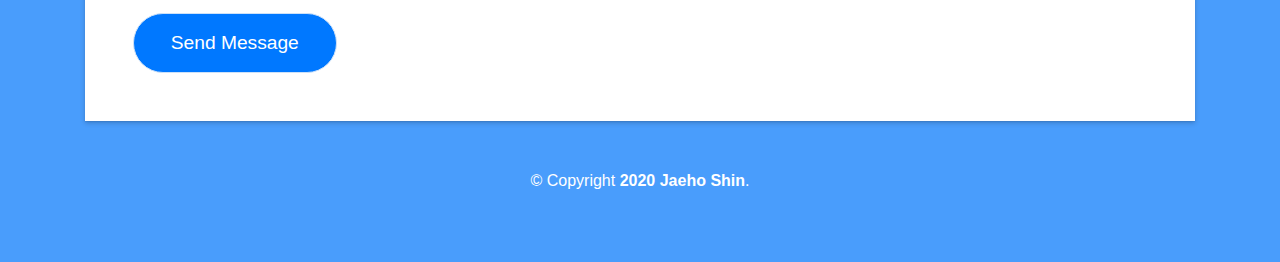
==== commit 0fb79e0c: "Update index.html" ====
--- a/index.html
+++ b/index.html
@@ -398,7 +398,8 @@
           Baltimore, MD<br>
           Web Master<br>
           September 2020 ~ present</h4>
-        <ul class="feature-list"><br>
+        <ul class="feature-list">
+          <br>
           <li>Maintain websites for clients and businesses</li>
           <li>Ensure the web servers, hardware and software are operating accurately</li>
           <li>Design websites</li>
@@ -415,7 +416,8 @@
           Reston, VA<br>
           Associate Cyber Intelligence Analyst<br>
           January 2018 ~ September 2020</h4>
-        <ul class="feature-list"><br>
+        <ul class="feature-list">
+          <br>
           <li>Report cyber threats, hacking activities, and protests findings in information from open sources</li>
           <li>Assist in the open source exploitation of information that will facilitate general intelligence needs of companies</li>
           <li>Communicate valuable intelligence findings to various team members at headquarters in a timely manner</li>
@@ -435,7 +437,7 @@
           Master of Science in Data Analytics Engineering;<br>
           Concentration: Applied Analytics</h4>
         </p>
-        <br>
+ <div>
         <p class="courses">
         <ul class="feature-list">
           <h4>Relevant Courses</h4>
@@ -448,6 +450,7 @@
           <li>Management of Technology Project</li>
         </ul>
       </p>
+</div>
       </div>
     </div>
   </section>
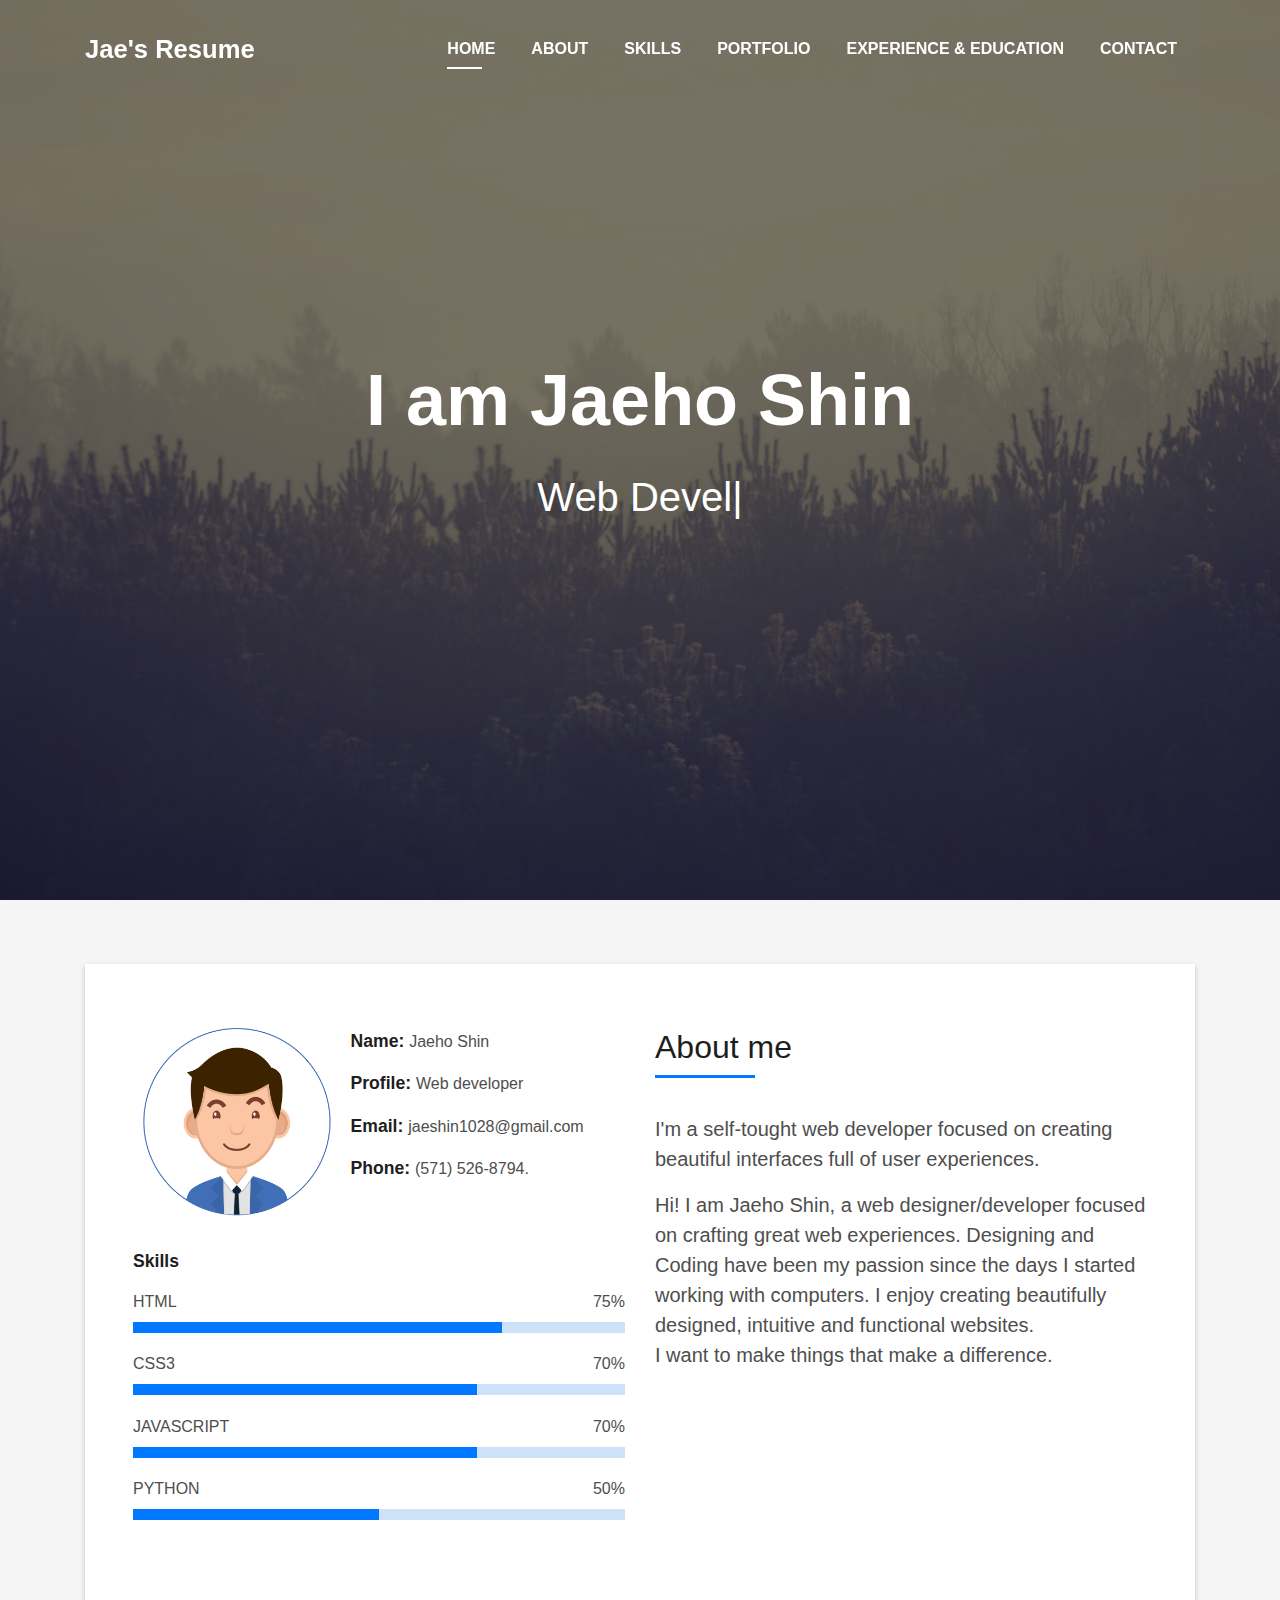
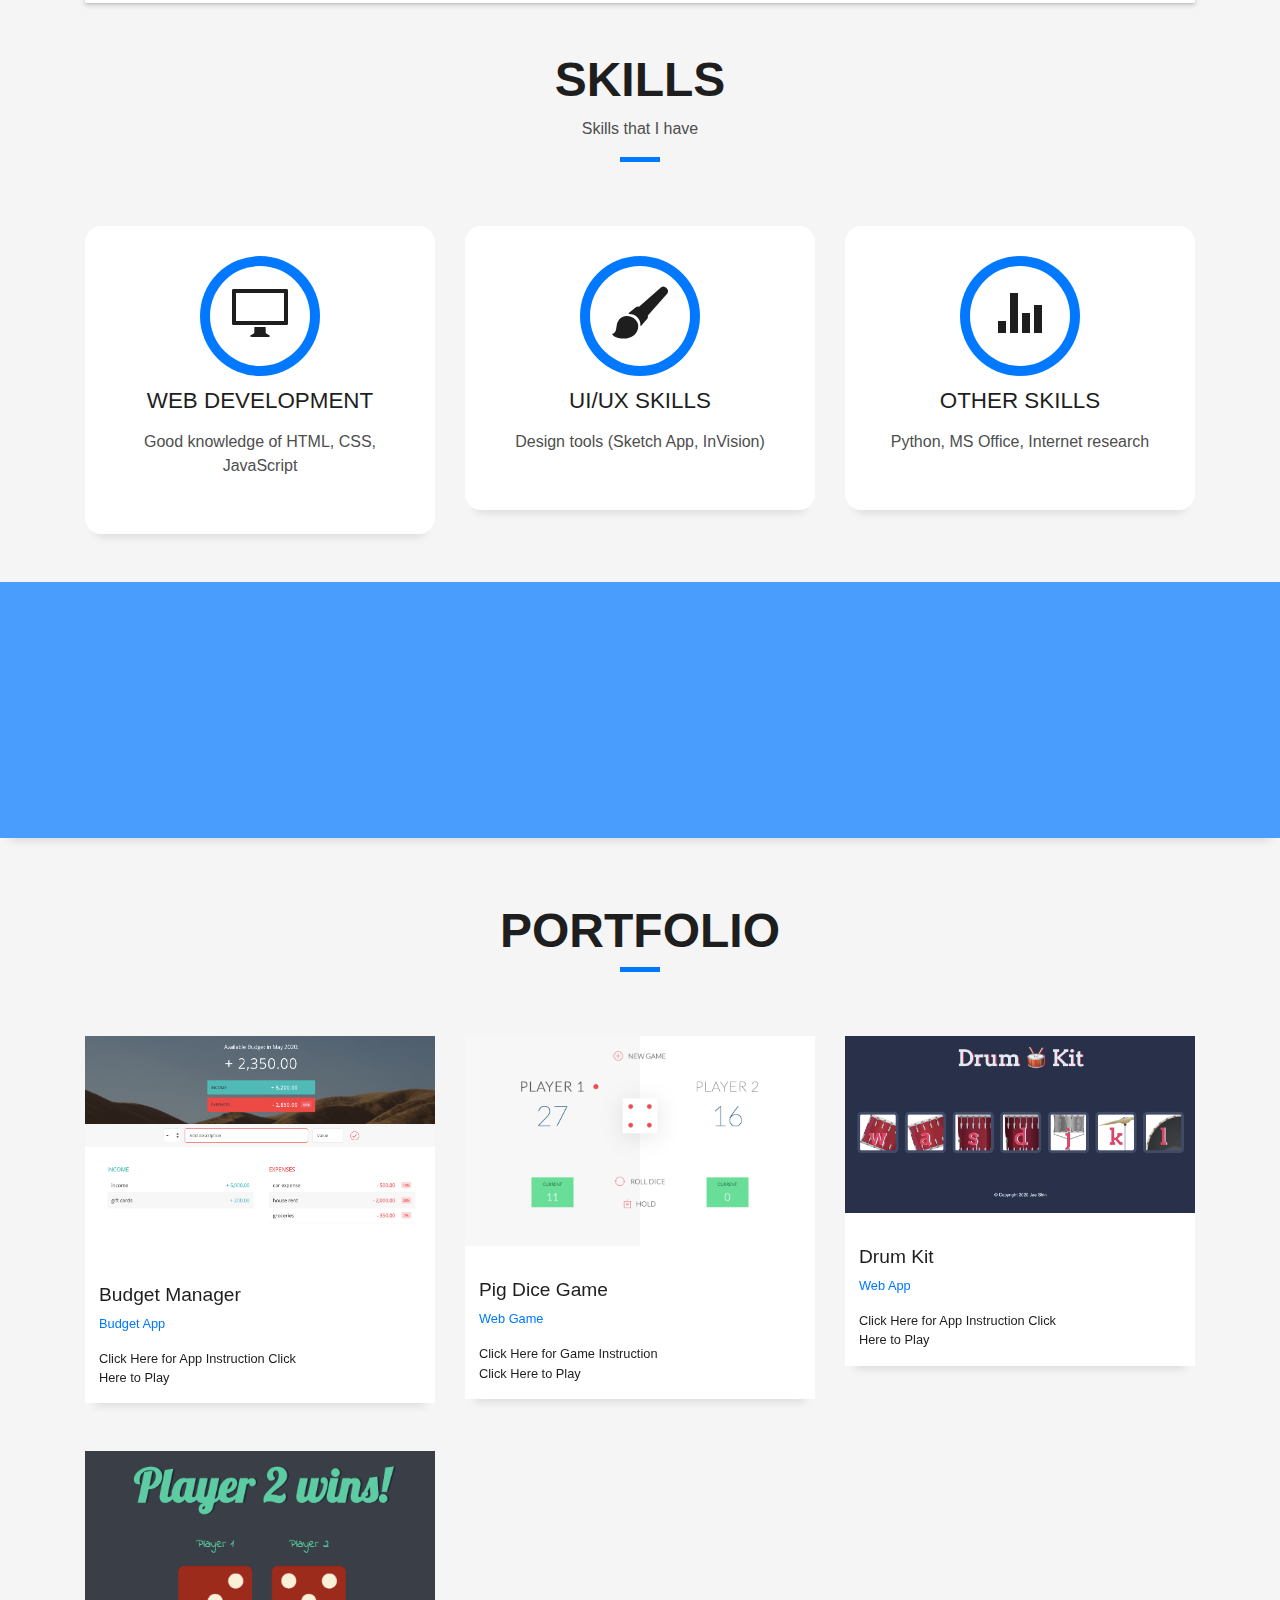
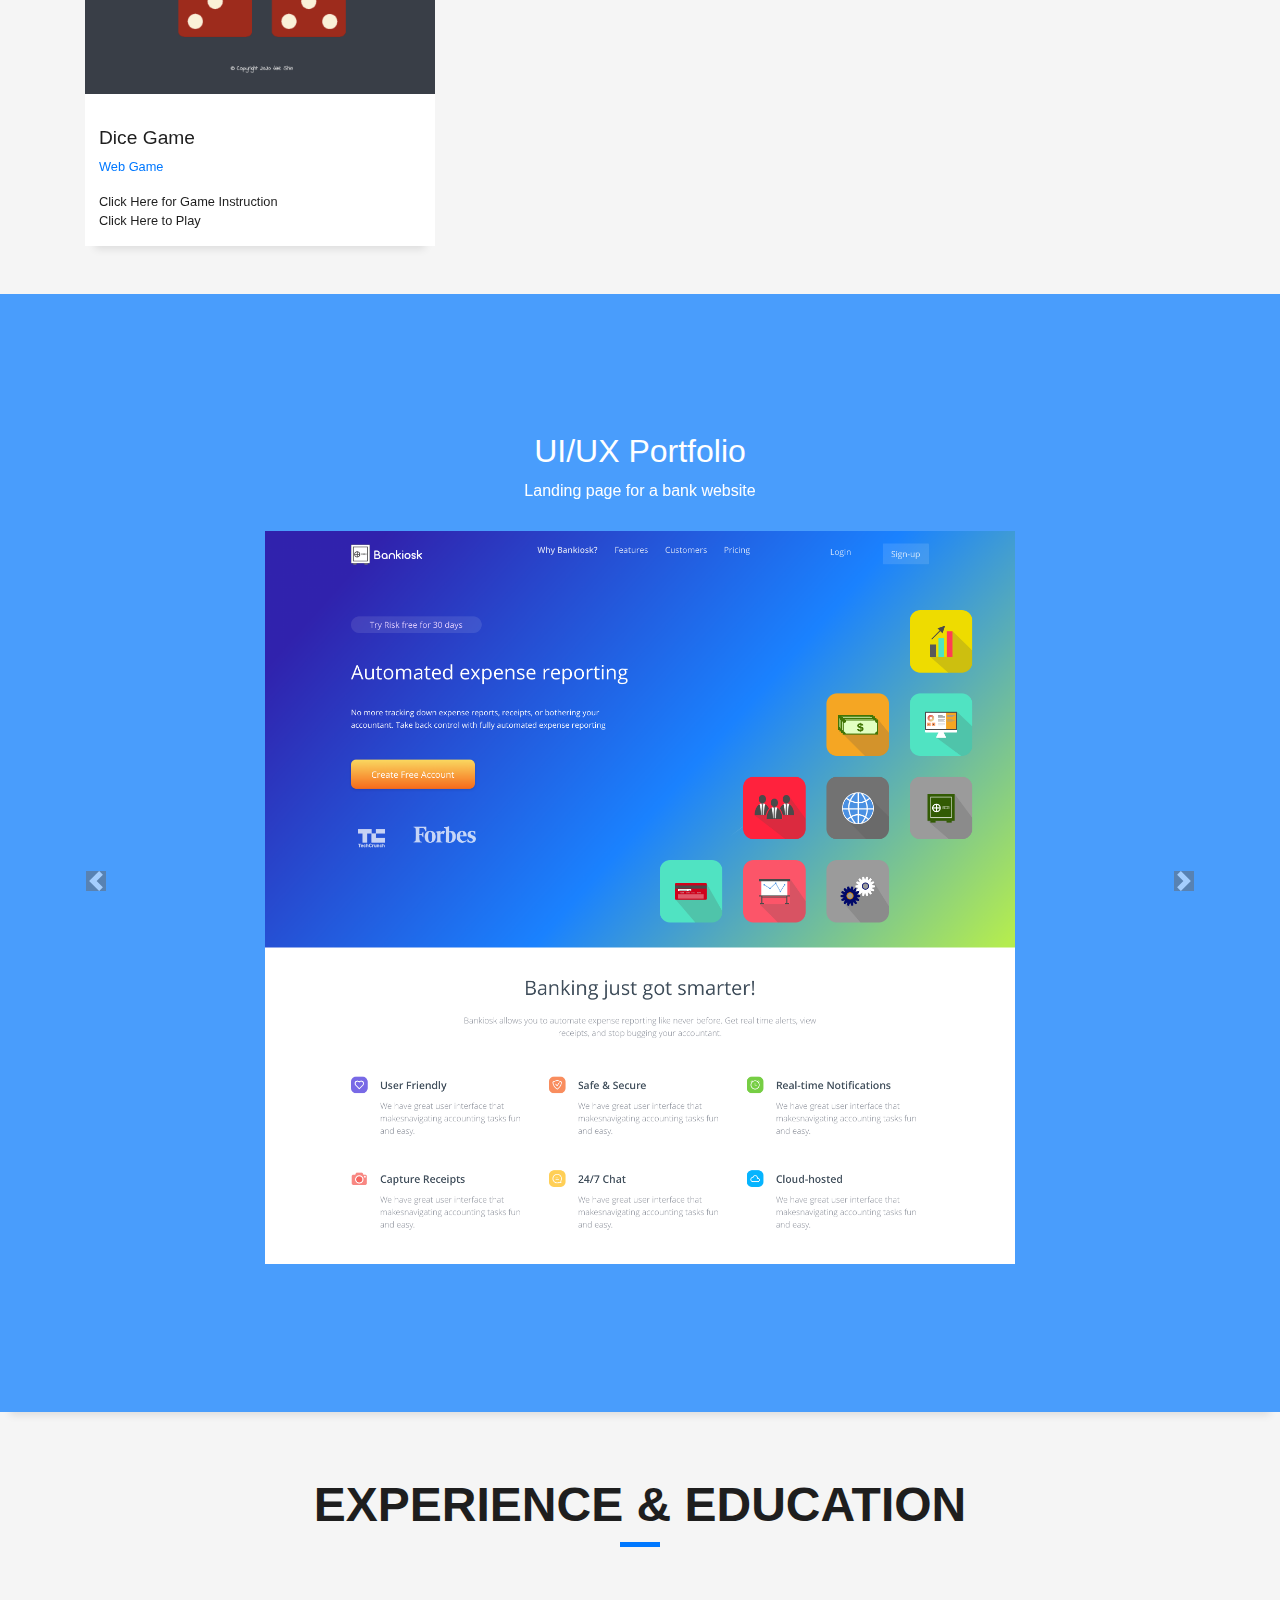
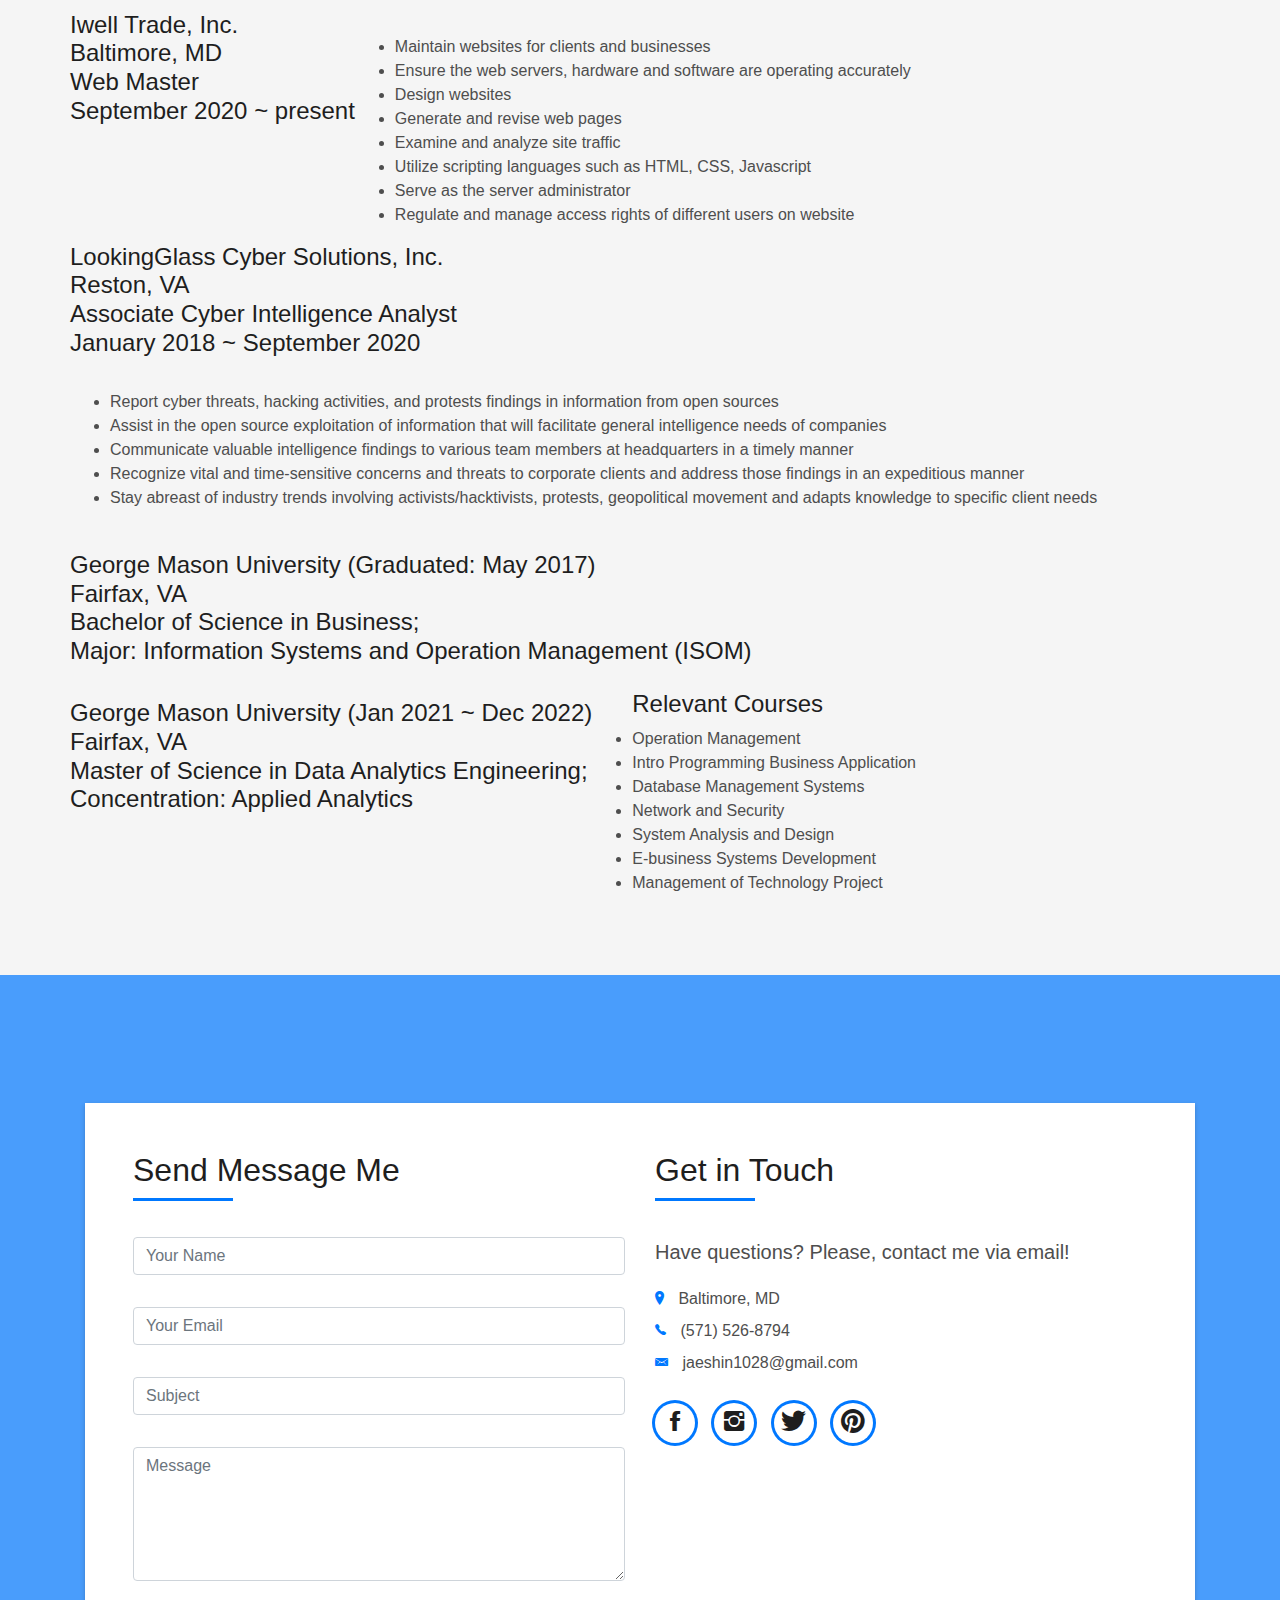
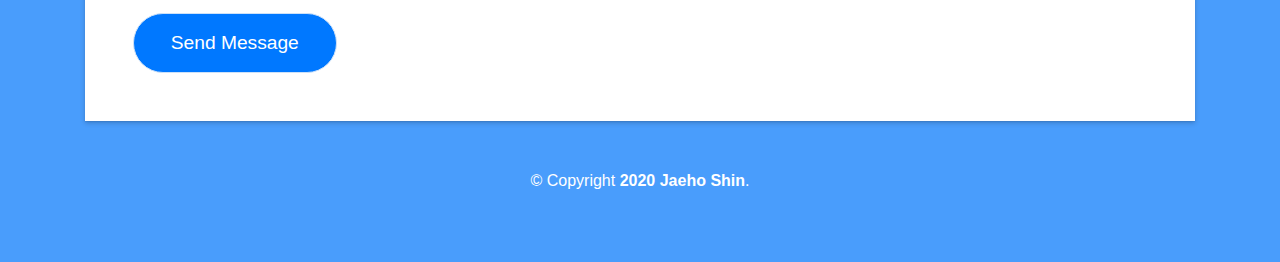
==== commit 657a5720: "Update index.html" ====
--- a/index.html
+++ b/index.html
@@ -518,9 +518,9 @@
                       Please, contact me via email!
                     </p>
                     <ul class="list-ico">
-                      <li><span class="ion-ios-location"></span> Centreville, VA 20121</li>
-                      <li><span class="ion-ios-telephone"></span> (703) 517-8539</li>
-                      <li><span class="ion-email"></span> jshin14@masonlive.gmu.edu</li>
+                      <li><span class="ion-ios-location"></span> Baltimore, MD</li>
+                      <li><span class="ion-ios-telephone"></span> (571) 526-8794</li>
+                      <li><span class="ion-email"></span> jaeshin1028@gmail.com</li>
                     </ul>
                   </div>
                   <div class="socials">
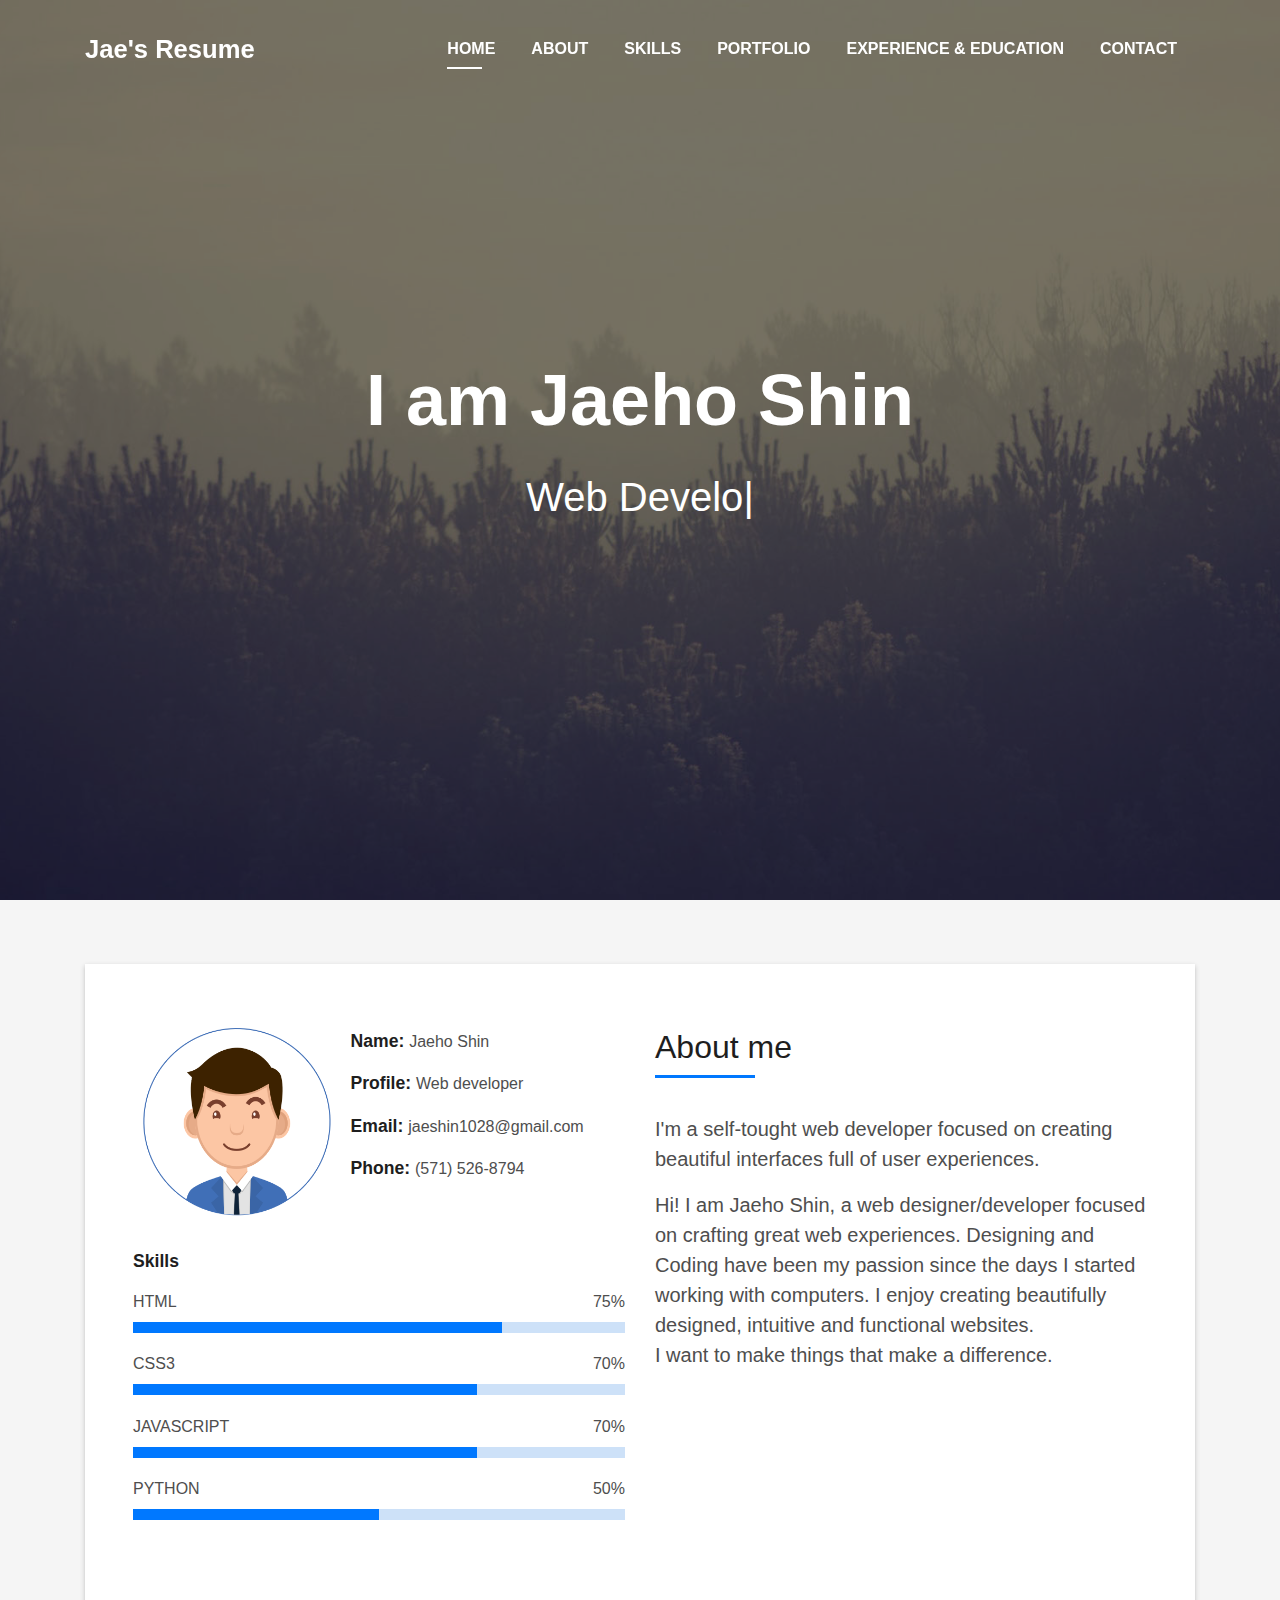
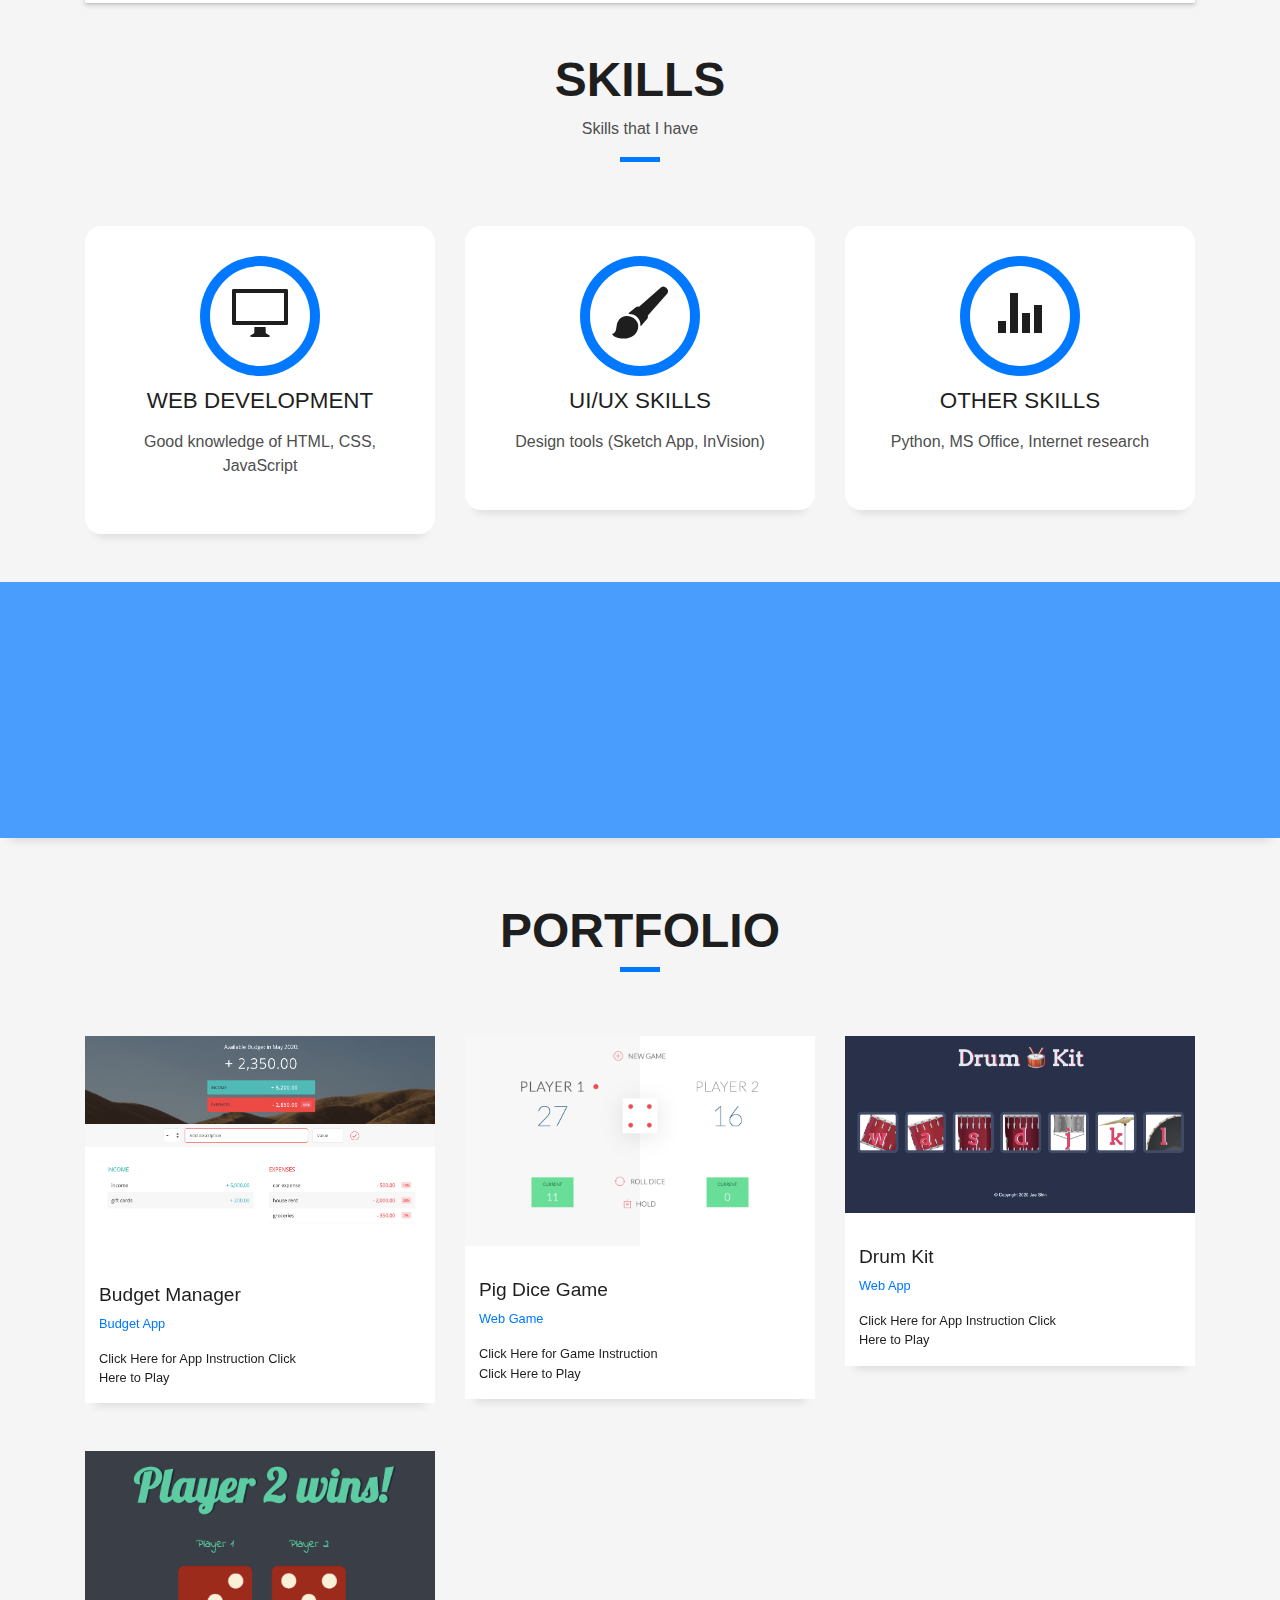
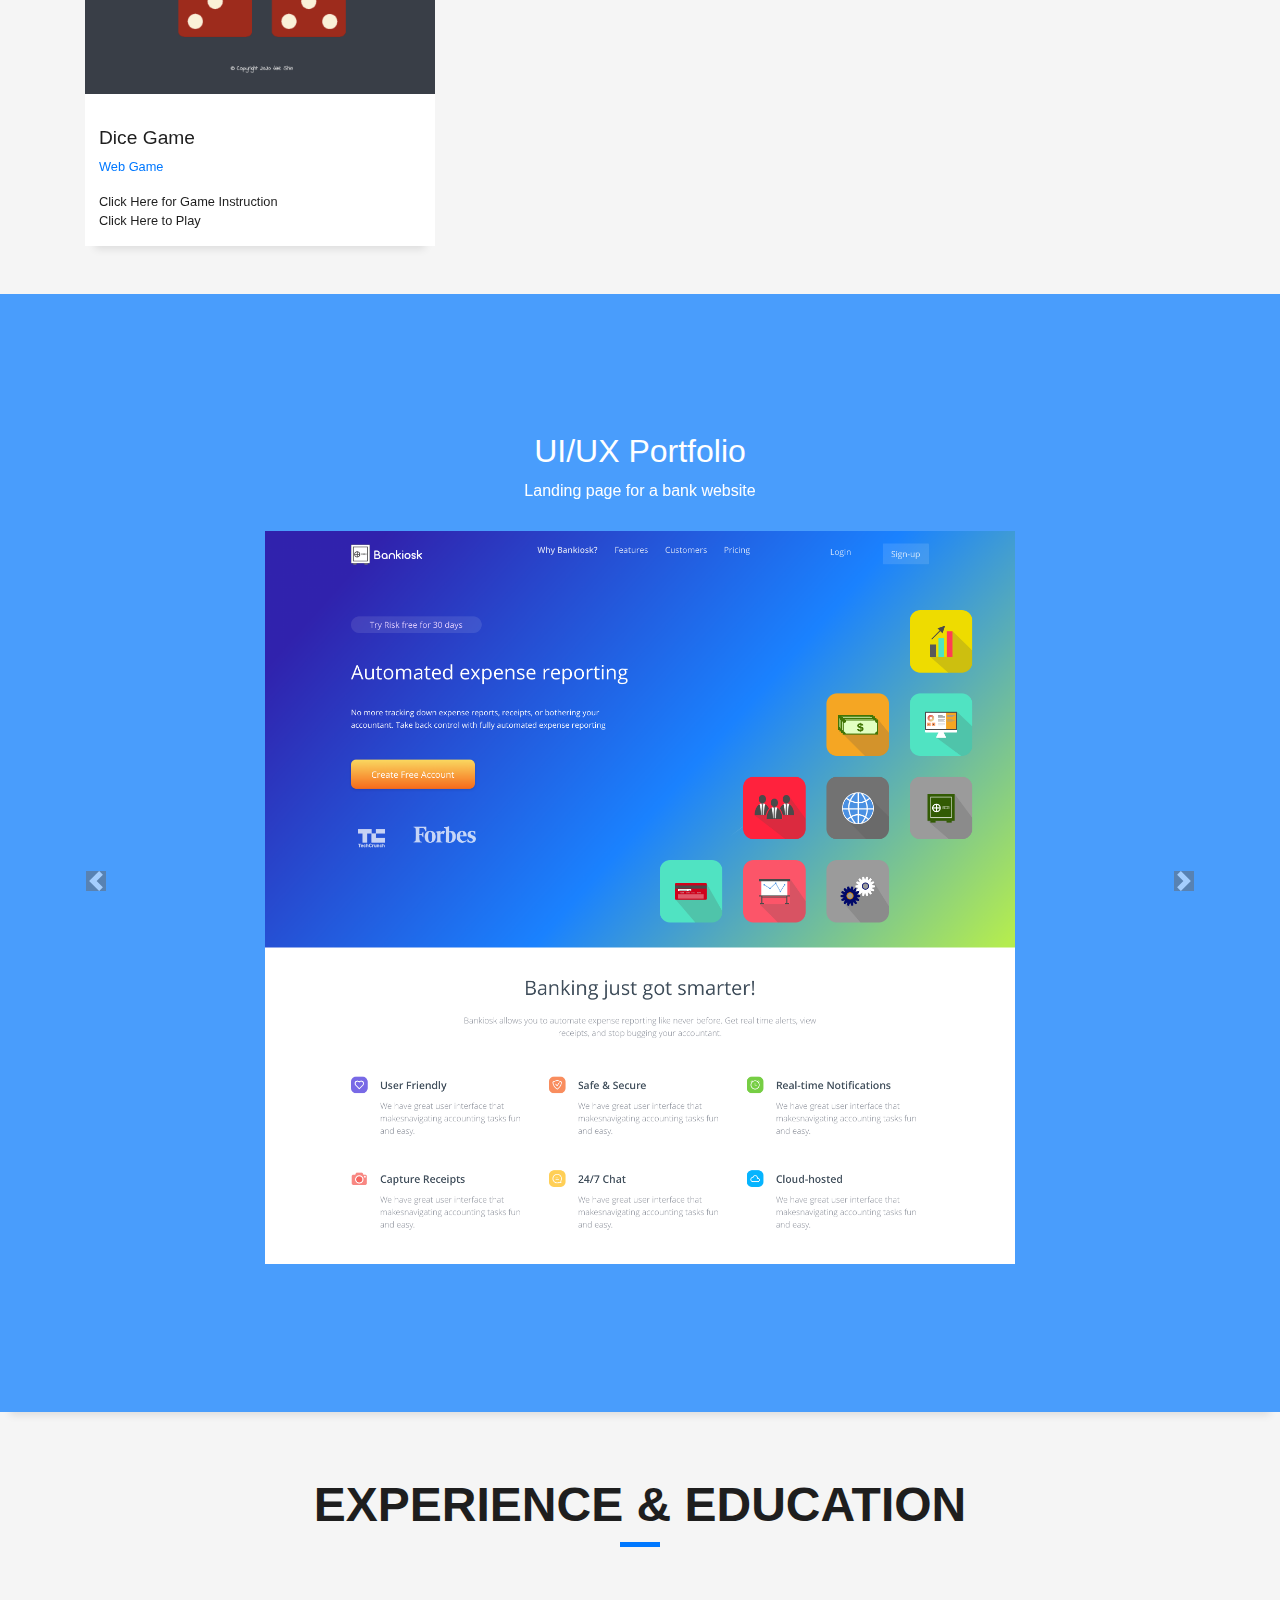
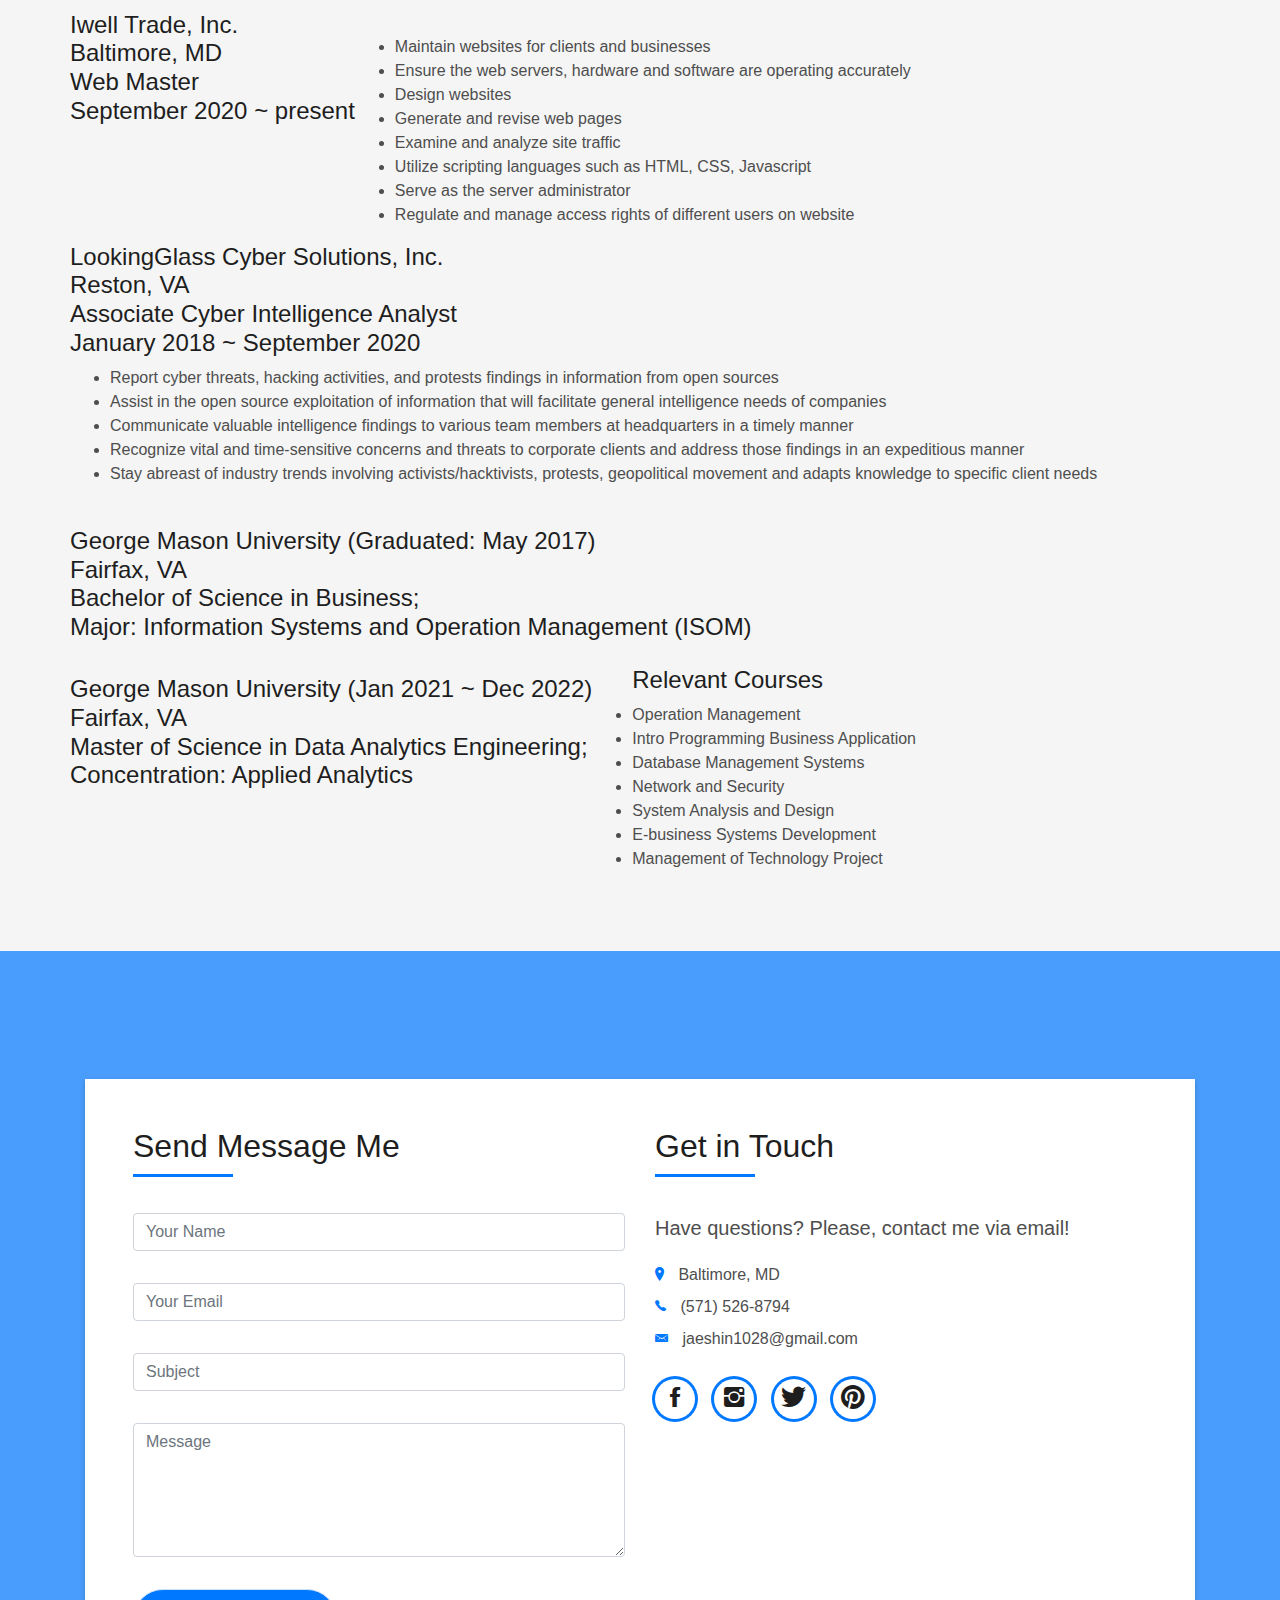
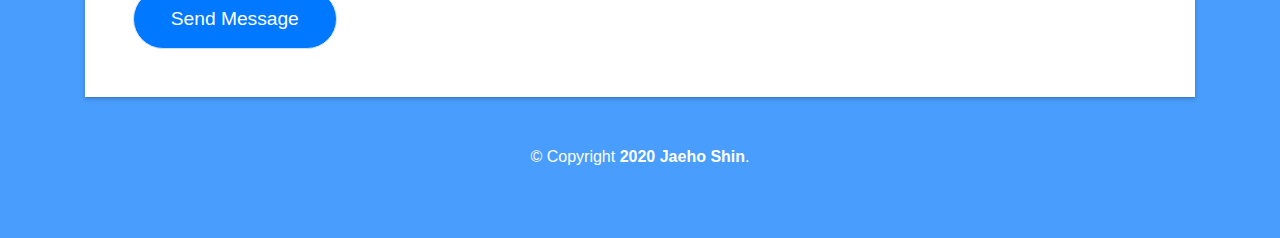
==== commit 7e1a5f10: "Update index.html" ====
--- a/index.html
+++ b/index.html
@@ -98,7 +98,7 @@
                       <p><span class="title-s">Name: </span> <span>Jaeho Shin</span></p>
                       <p><span class="title-s">Profile: </span> <span>Web developer</span></p>
                       <p><span class="title-s">Email: </span> <span>jaeshin1028@gmail.com</span></p>
-                      <p><span class="title-s">Phone: </span> <span>(571) 526-8794.</span></p>
+                      <p><span class="title-s">Phone: </span> <span>(571) 526-8794</span></p>
                     </div>
                   </div>
                 </div>
@@ -415,9 +415,9 @@
           <h4 class="company-name">LookingGlass Cyber Solutions, Inc.<br>
           Reston, VA<br>
           Associate Cyber Intelligence Analyst<br>
-          January 2018 ~ September 2020</h4>
+          January 2018 ~ September 2020           </h4>
         <ul class="feature-list">
-          <br>
+          
           <li>Report cyber threats, hacking activities, and protests findings in information from open sources</li>
           <li>Assist in the open source exploitation of information that will facilitate general intelligence needs of companies</li>
           <li>Communicate valuable intelligence findings to various team members at headquarters in a timely manner</li>
@@ -435,7 +435,7 @@
         <h4 class="school-name">George Mason University (Jan 2021 ~ Dec 2022)<br>
           Fairfax, VA<br>
           Master of Science in Data Analytics Engineering;<br>
-          Concentration: Applied Analytics</h4>
+          Concentration: Applied Analytics                     </h4>
         </p>
  <div>
         <p class="courses">
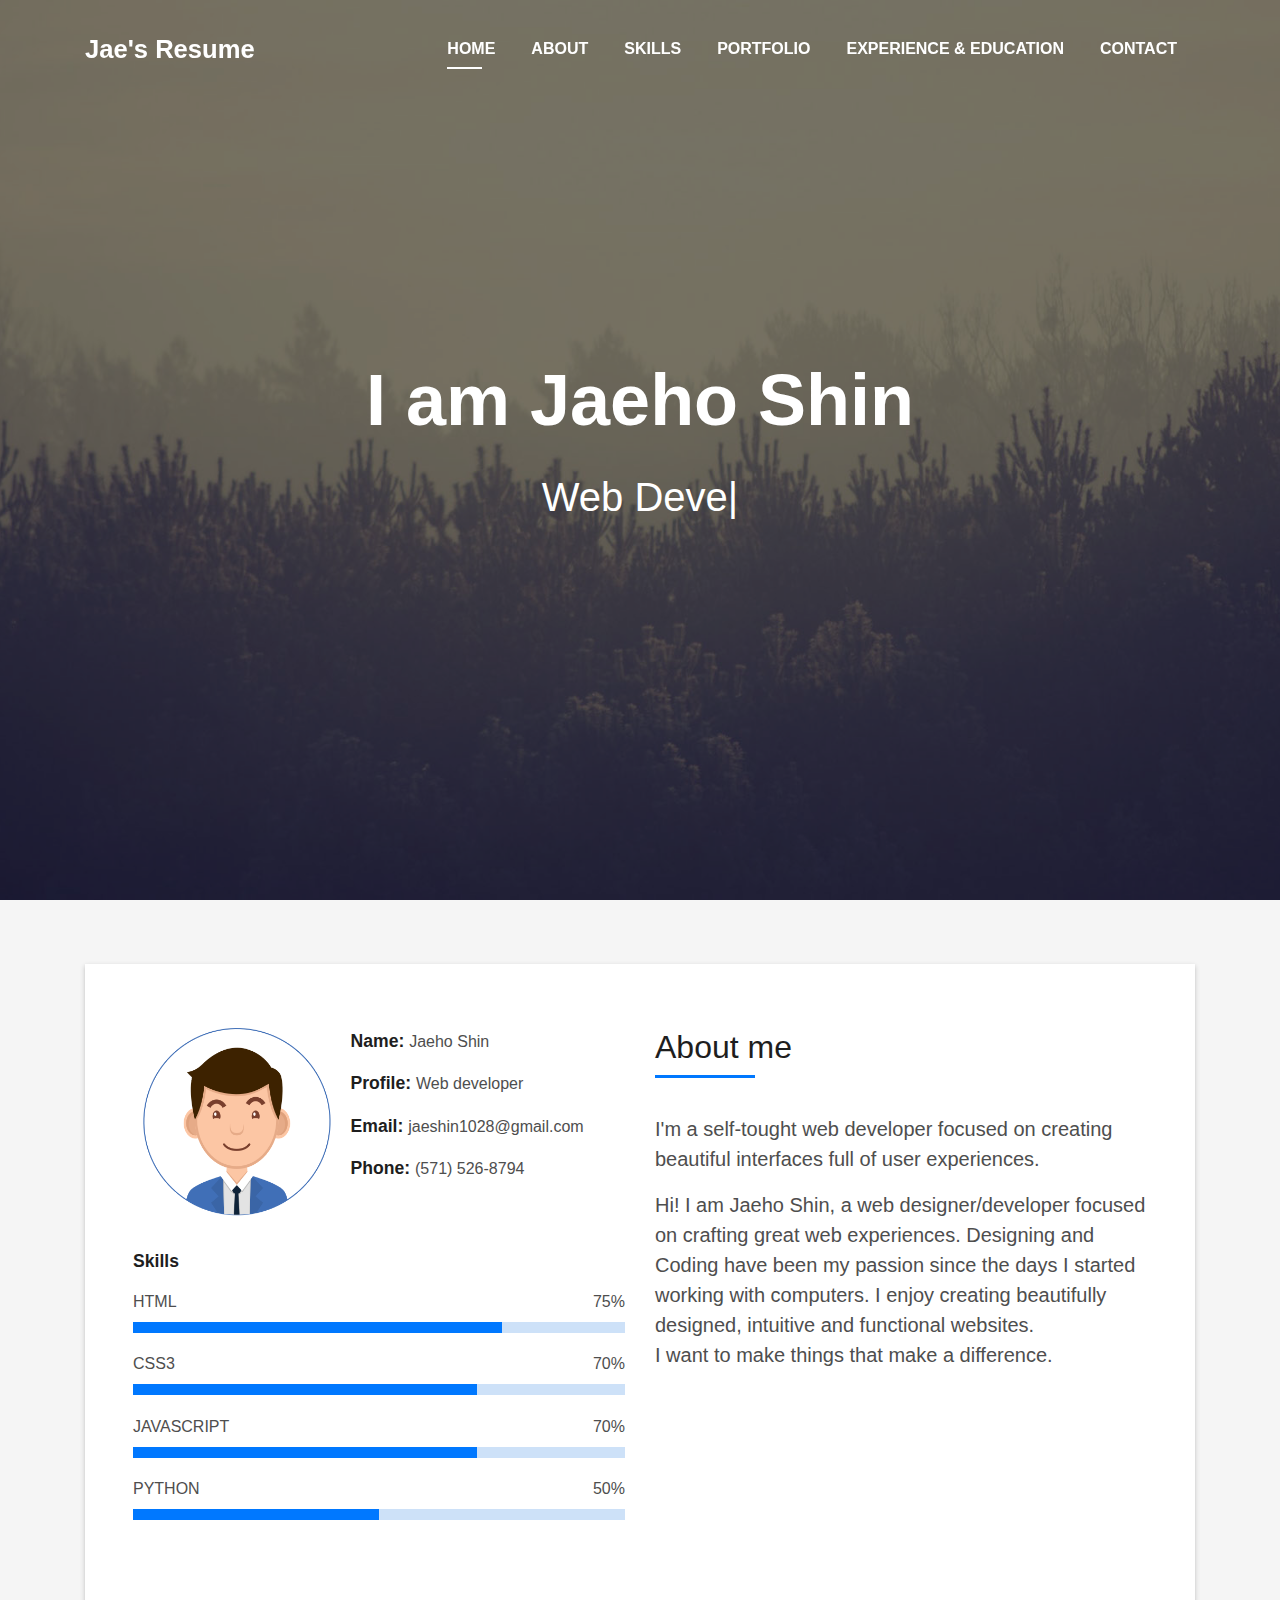
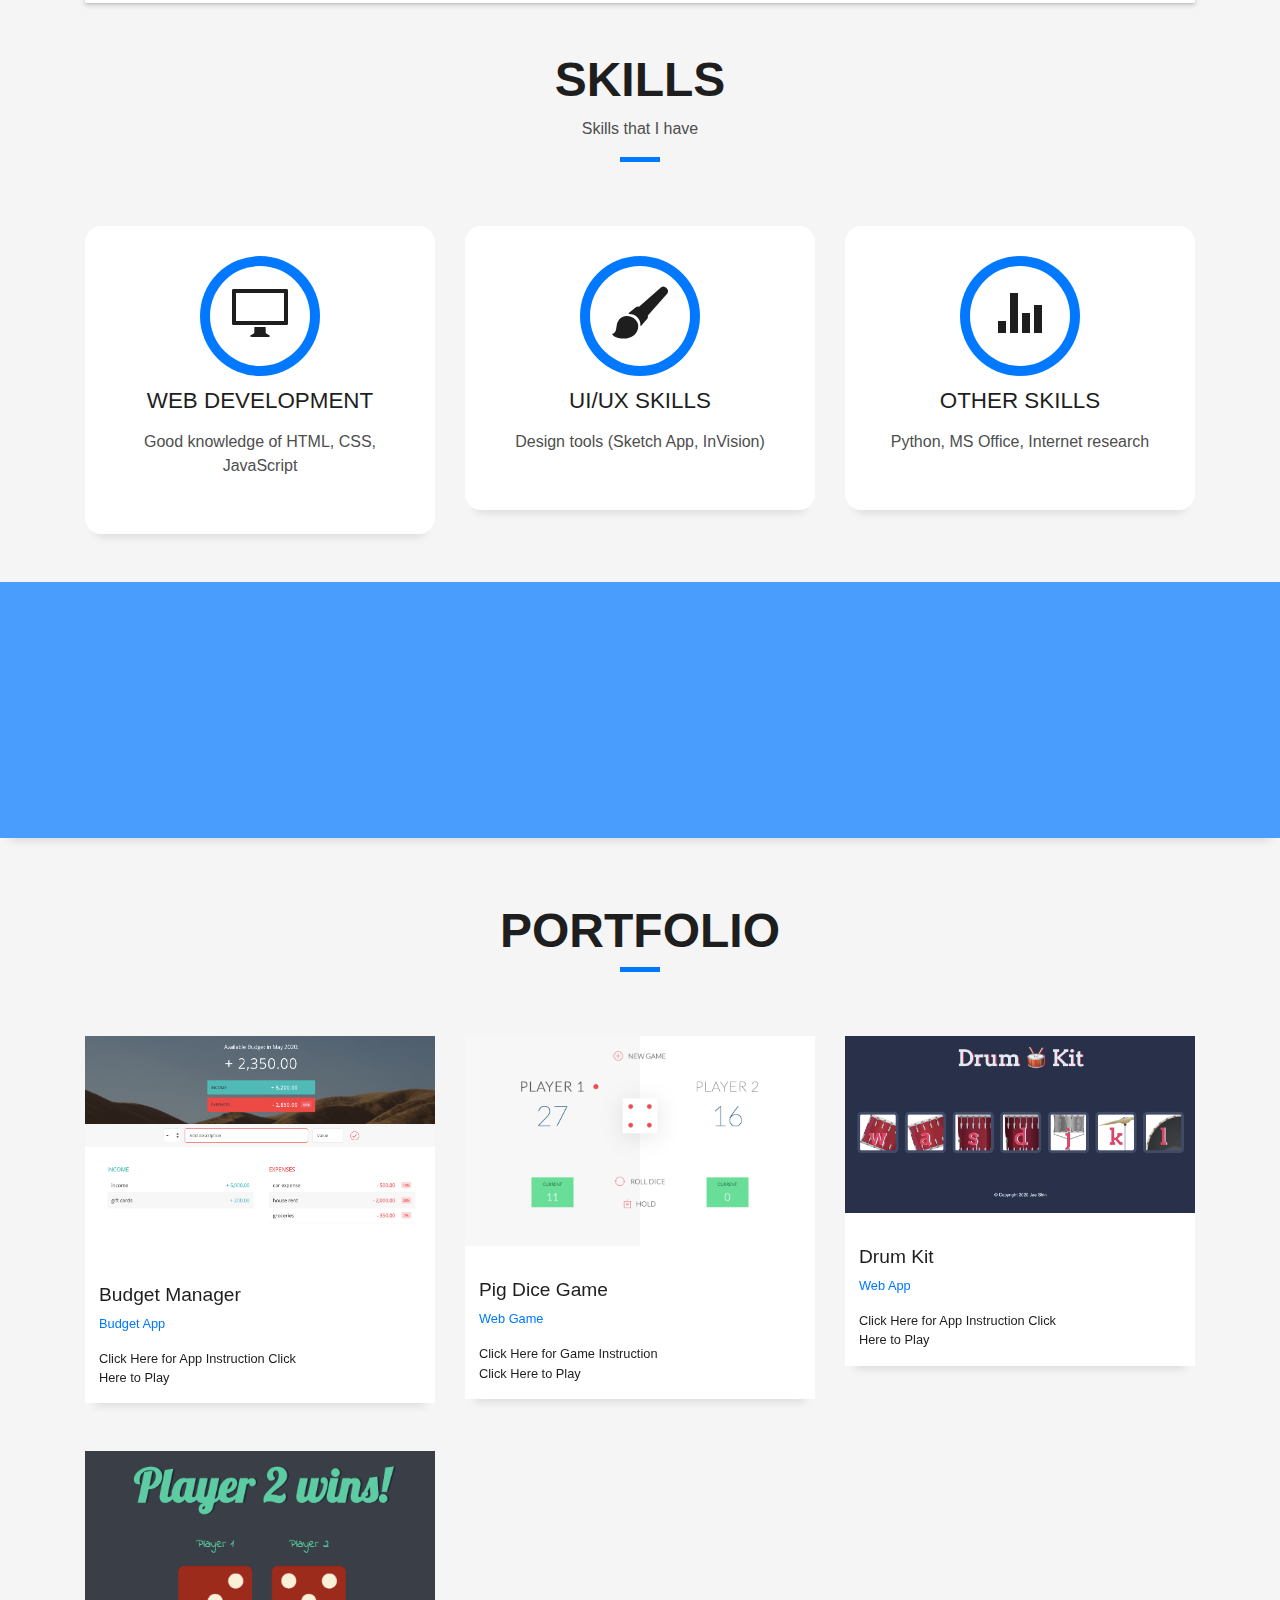
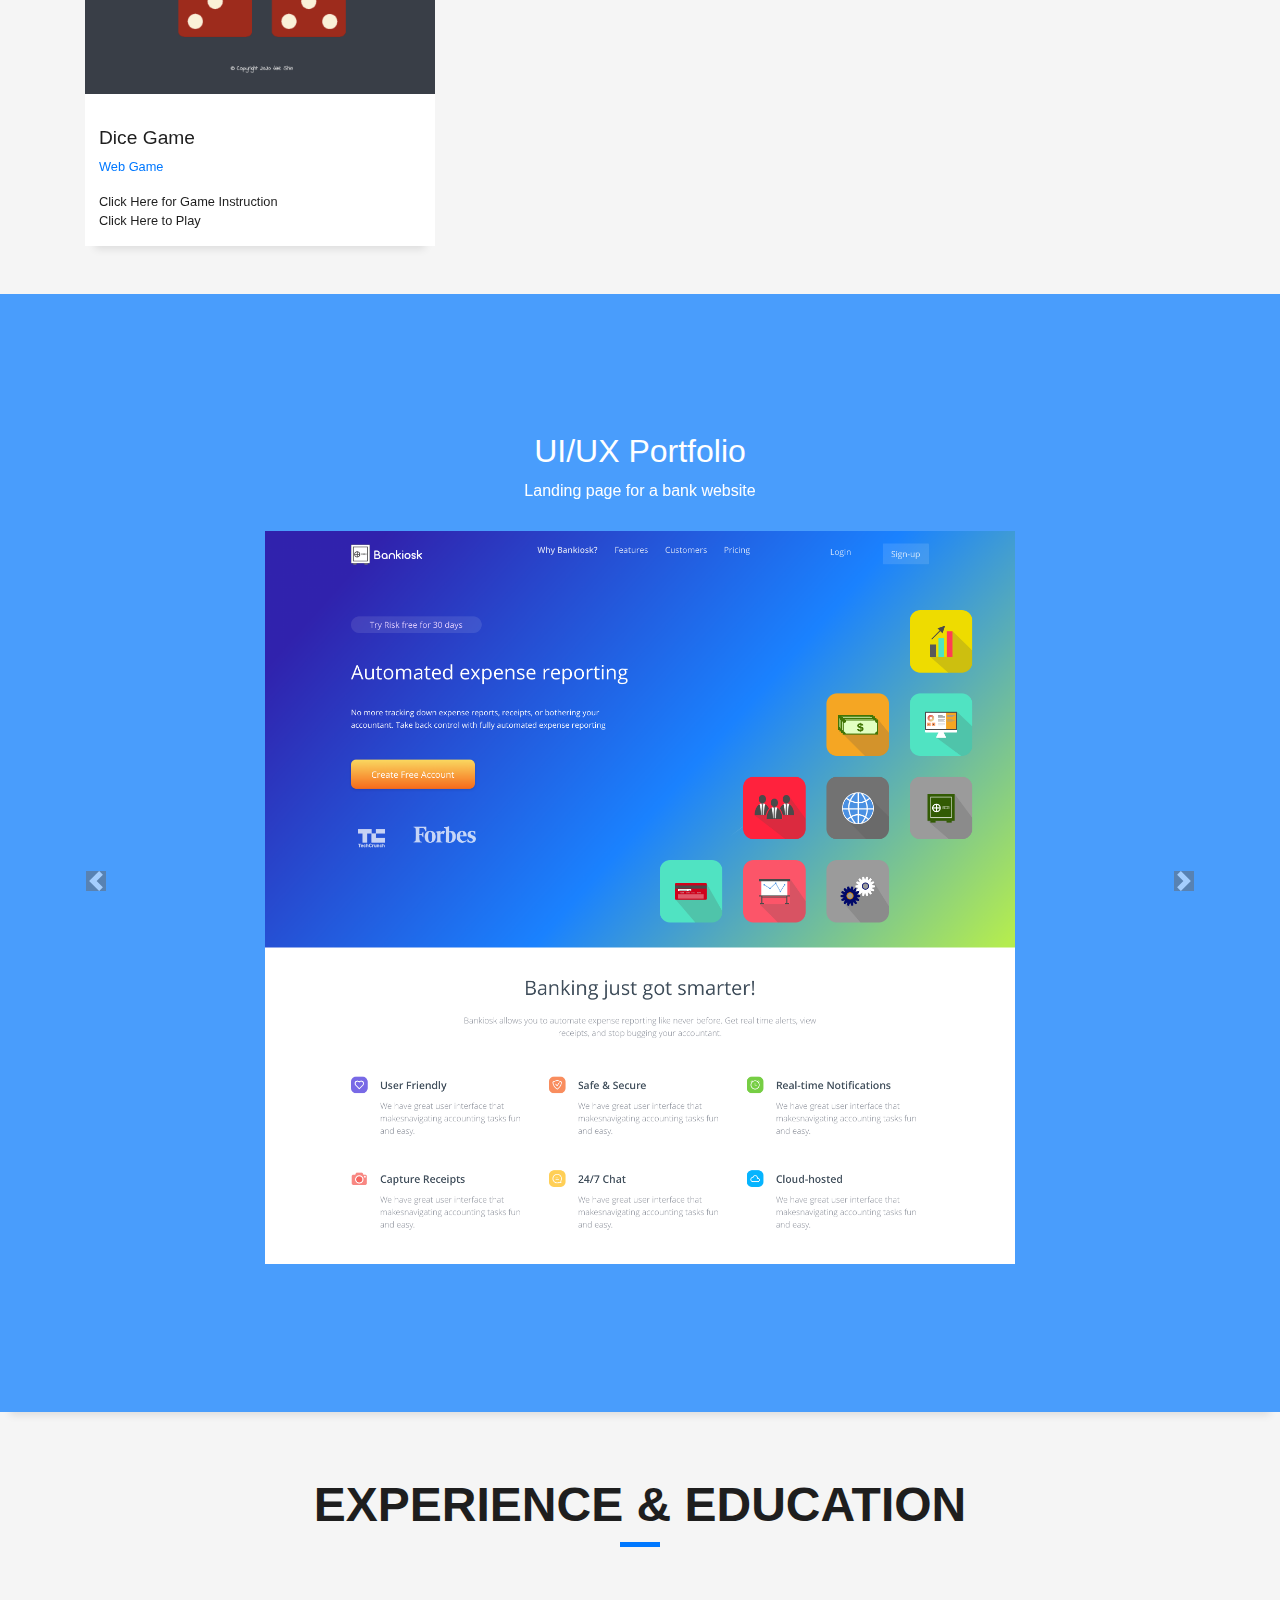
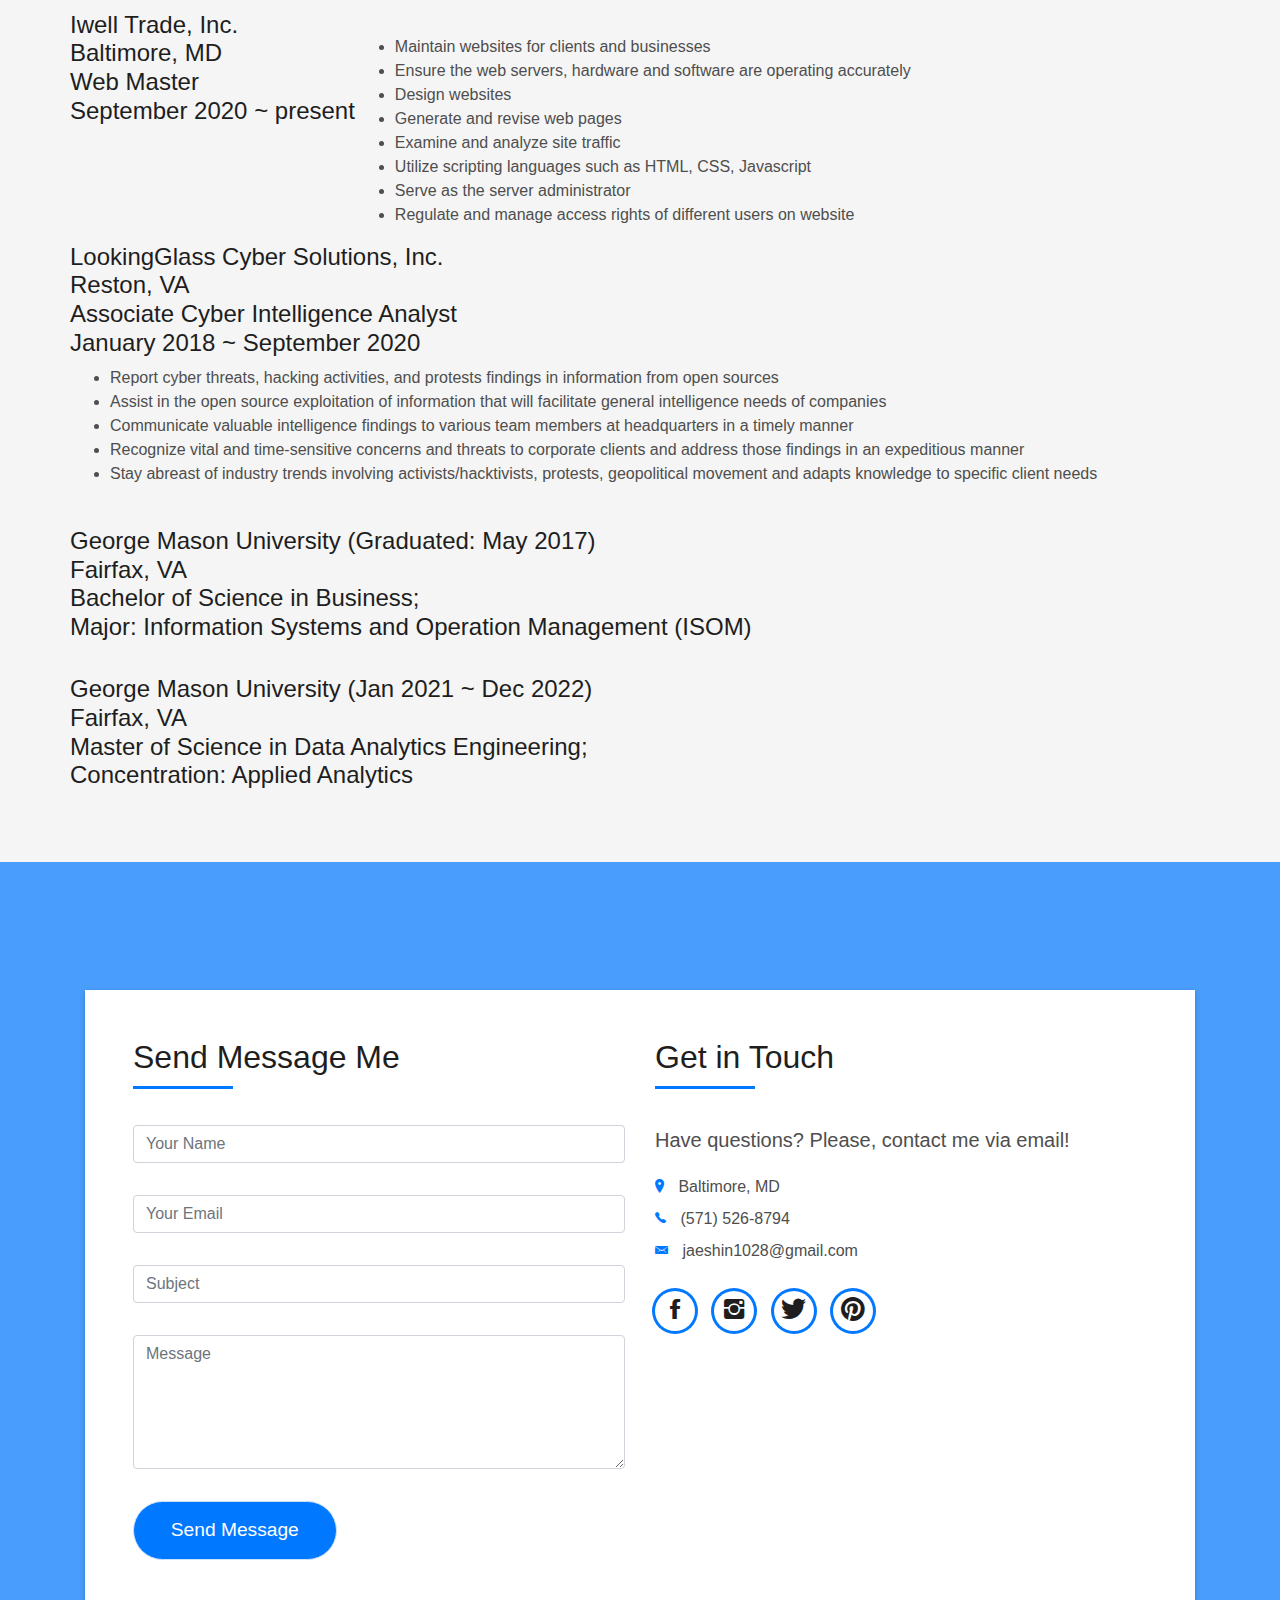
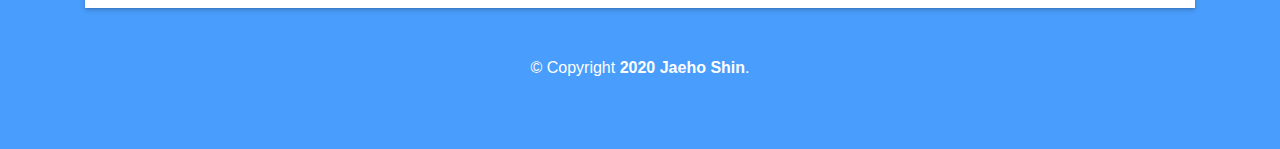
==== commit 62198747: "Update index.html" ====
--- a/index.html
+++ b/index.html
@@ -397,7 +397,7 @@
           <h4 class="company-name">Iwell Trade, Inc. <br>
           Baltimore, MD<br>
           Web Master<br>
-          September 2020 ~ present</h4>
+          September 2020 ~ present                 </h4>
         <ul class="feature-list">
           <br>
           <li>Maintain websites for clients and businesses</li>
@@ -415,7 +415,7 @@
           <h4 class="company-name">LookingGlass Cyber Solutions, Inc.<br>
           Reston, VA<br>
           Associate Cyber Intelligence Analyst<br>
-          January 2018 ~ September 2020           </h4>
+          January 2018 ~ September 2020</h4>
         <ul class="feature-list">
           
           <li>Report cyber threats, hacking activities, and protests findings in information from open sources</li>
@@ -435,22 +435,8 @@
         <h4 class="school-name">George Mason University (Jan 2021 ~ Dec 2022)<br>
           Fairfax, VA<br>
           Master of Science in Data Analytics Engineering;<br>
-          Concentration: Applied Analytics                     </h4>
+          Concentration: Applied Analytics</h4>
         </p>
- <div>
-        <p class="courses">
-        <ul class="feature-list">
-          <h4>Relevant Courses</h4>
-          <li>Operation Management</li>
-          <li>Intro Programming Business Application</li>
-          <li>Database Management Systems</li>
-          <li>Network and Security</li>
-          <li>System Analysis and Design</li>
-          <li>E-business Systems Development</li>
-          <li>Management of Technology Project</li>
-        </ul>
-      </p>
-</div>
       </div>
     </div>
   </section>
